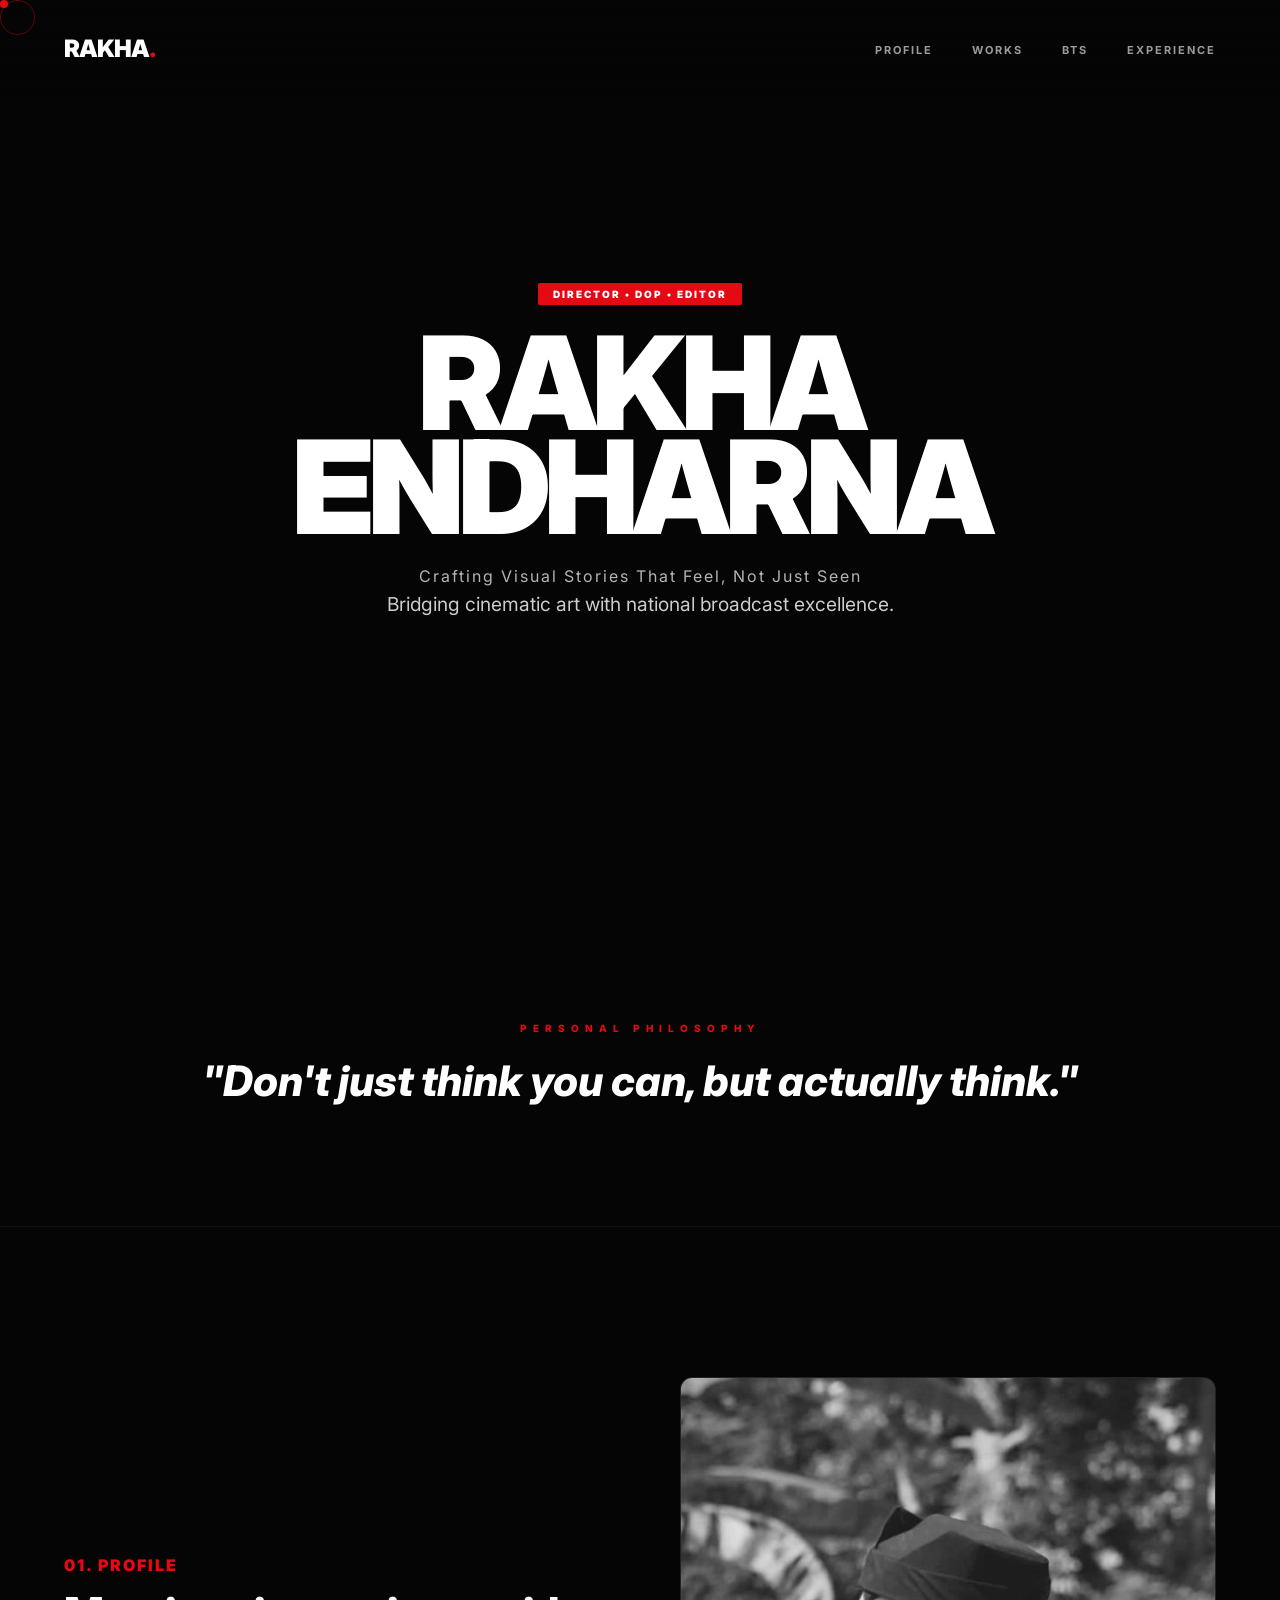
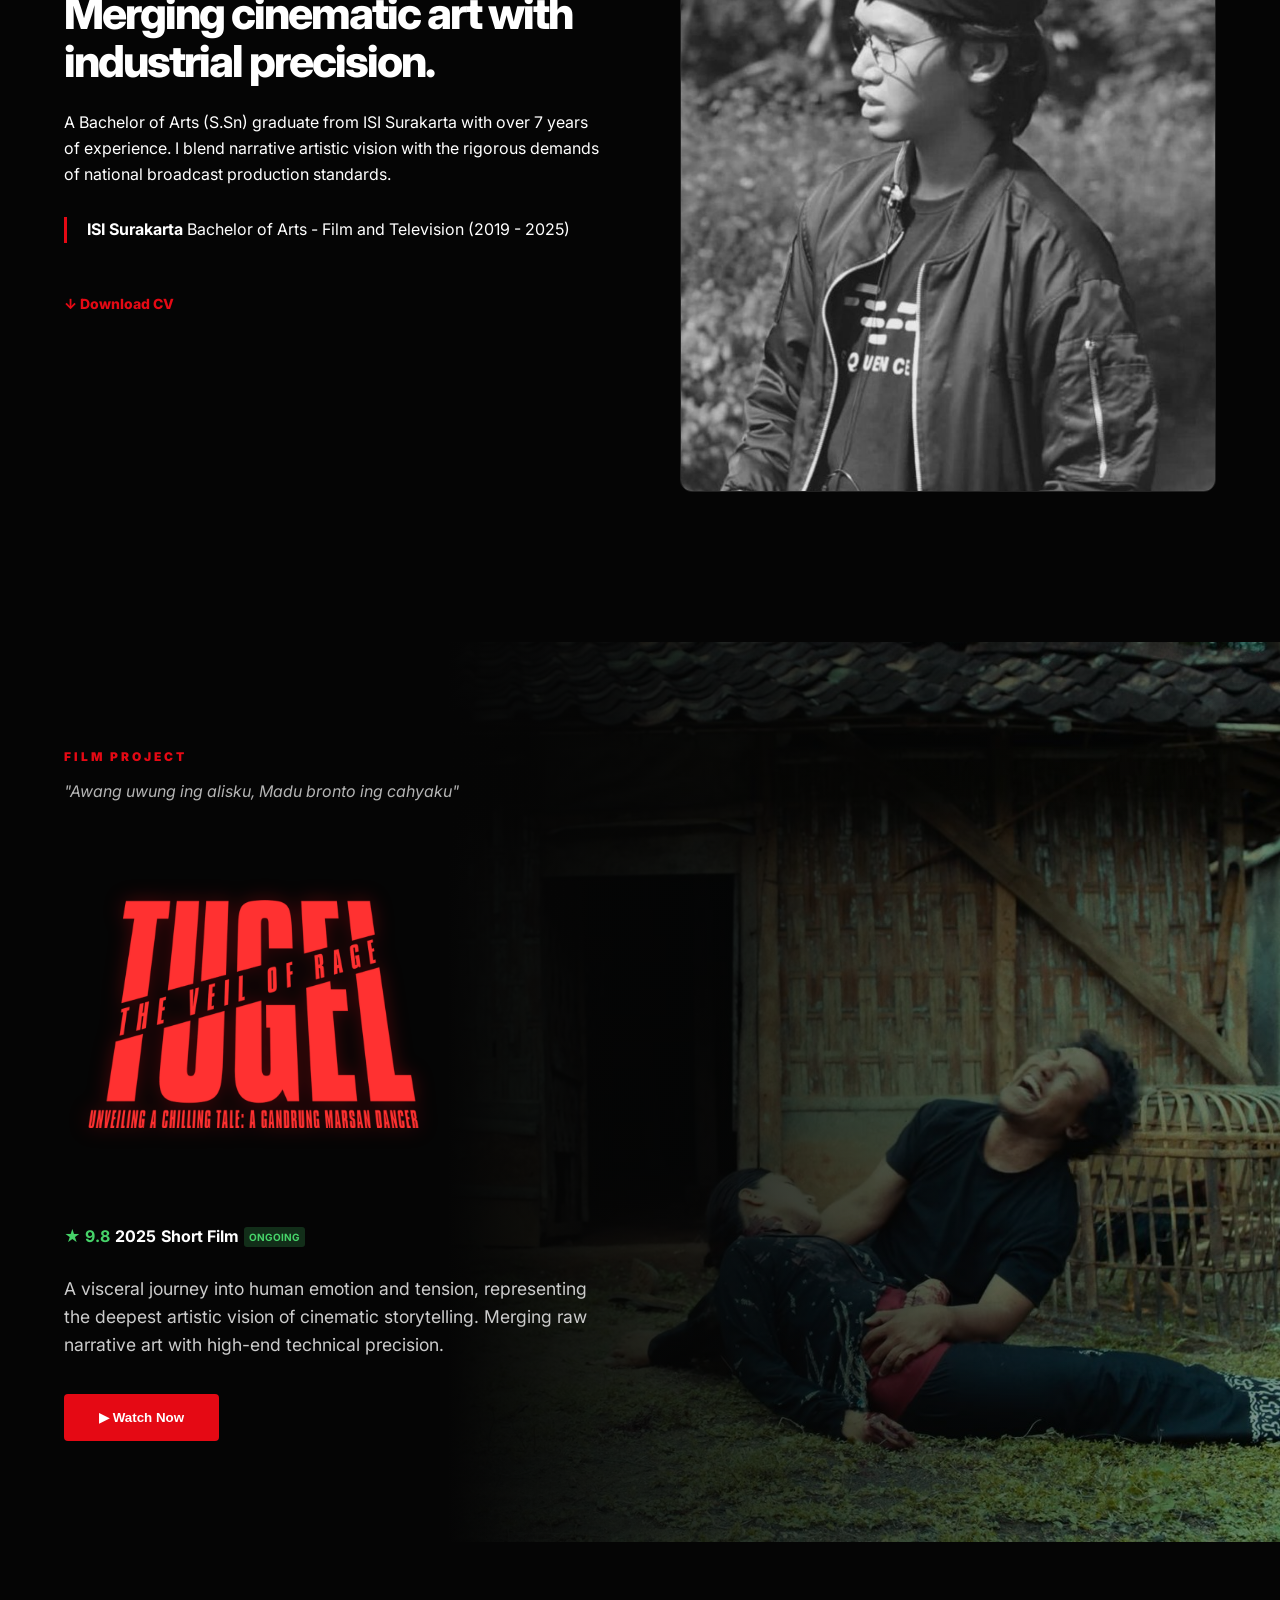
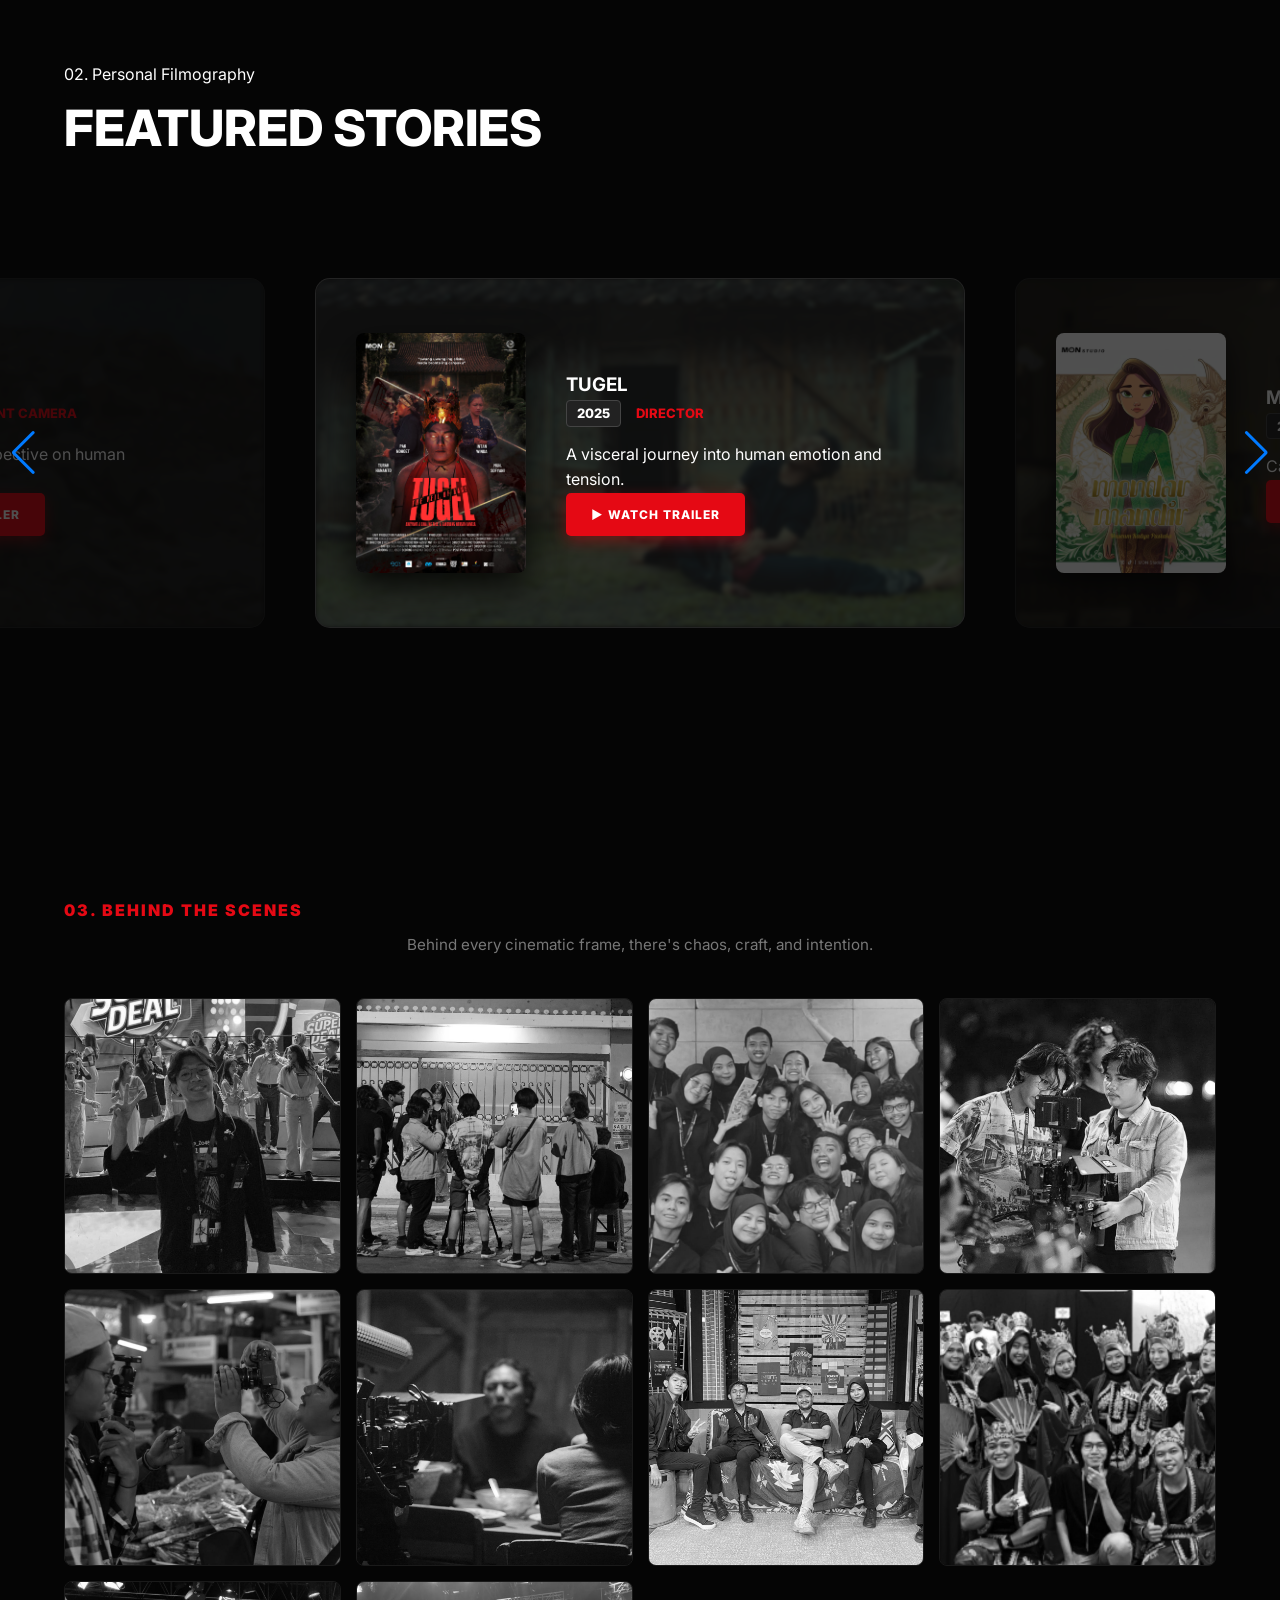
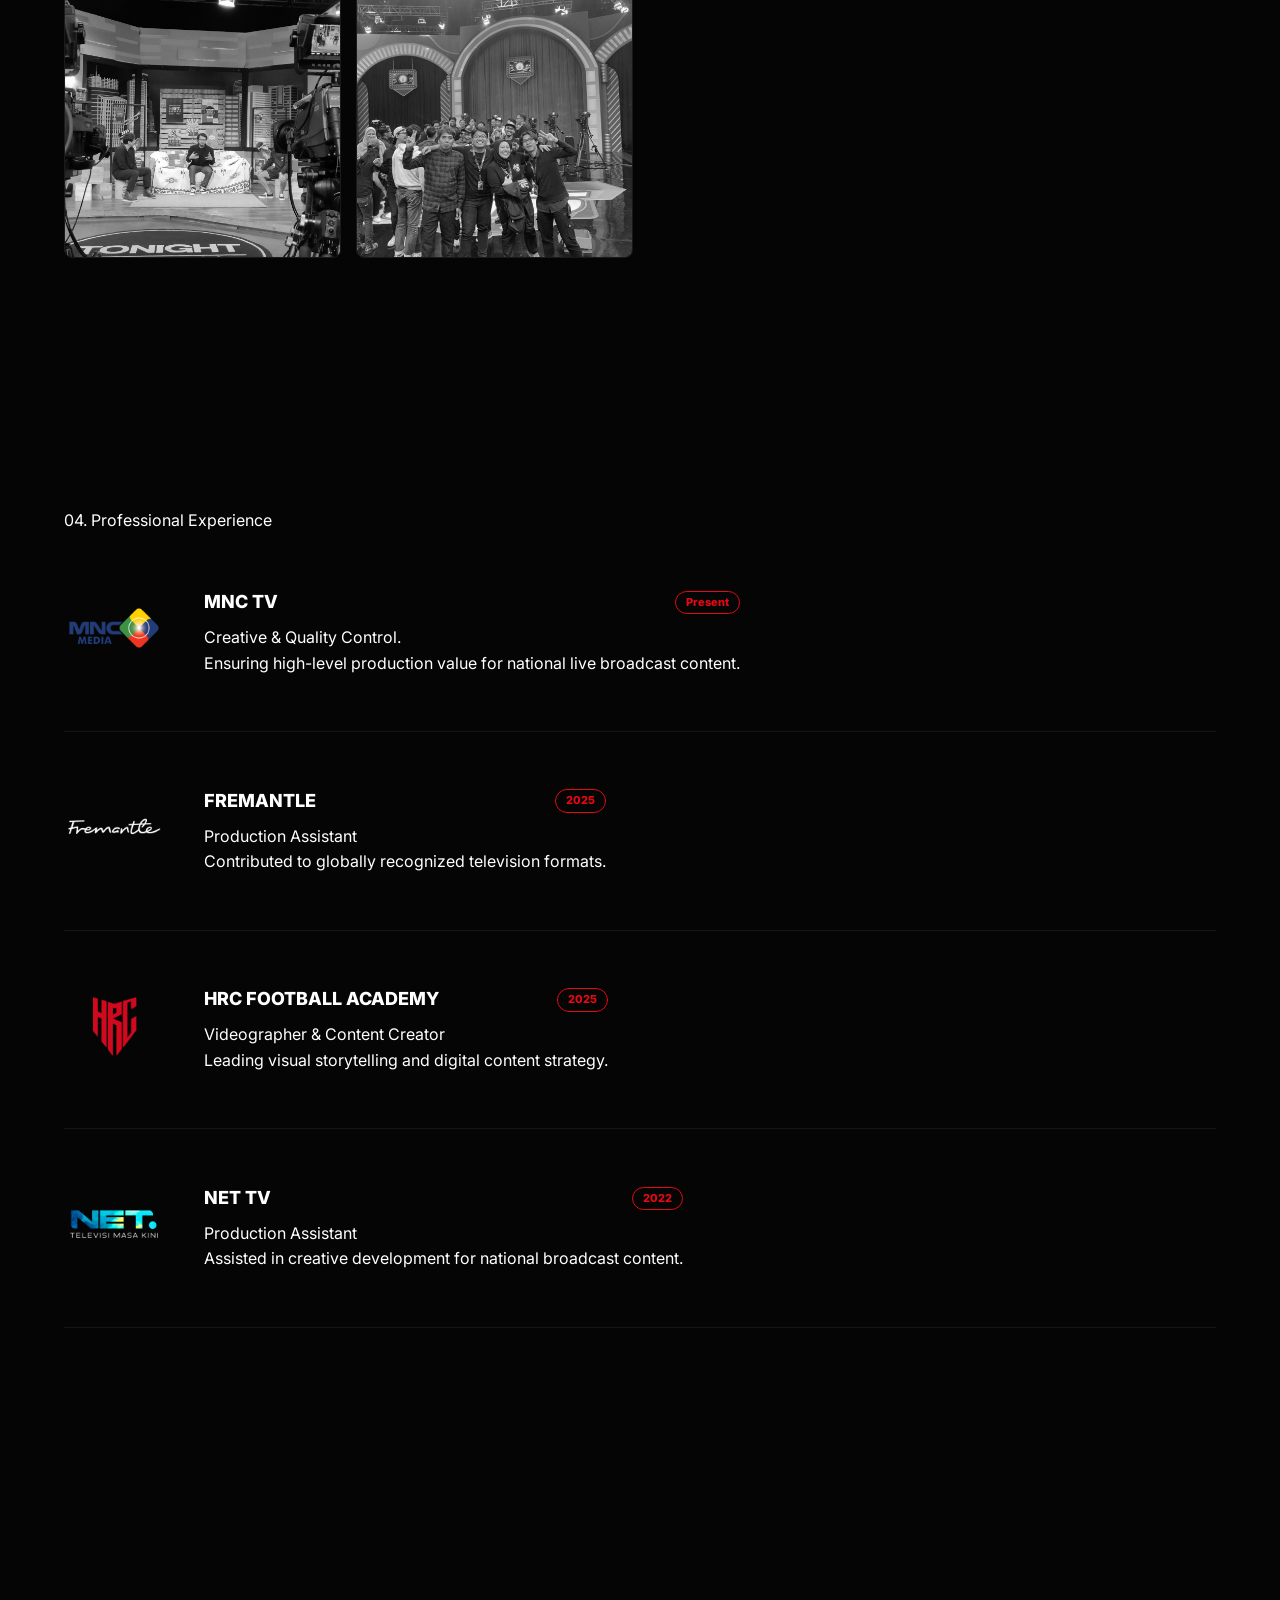
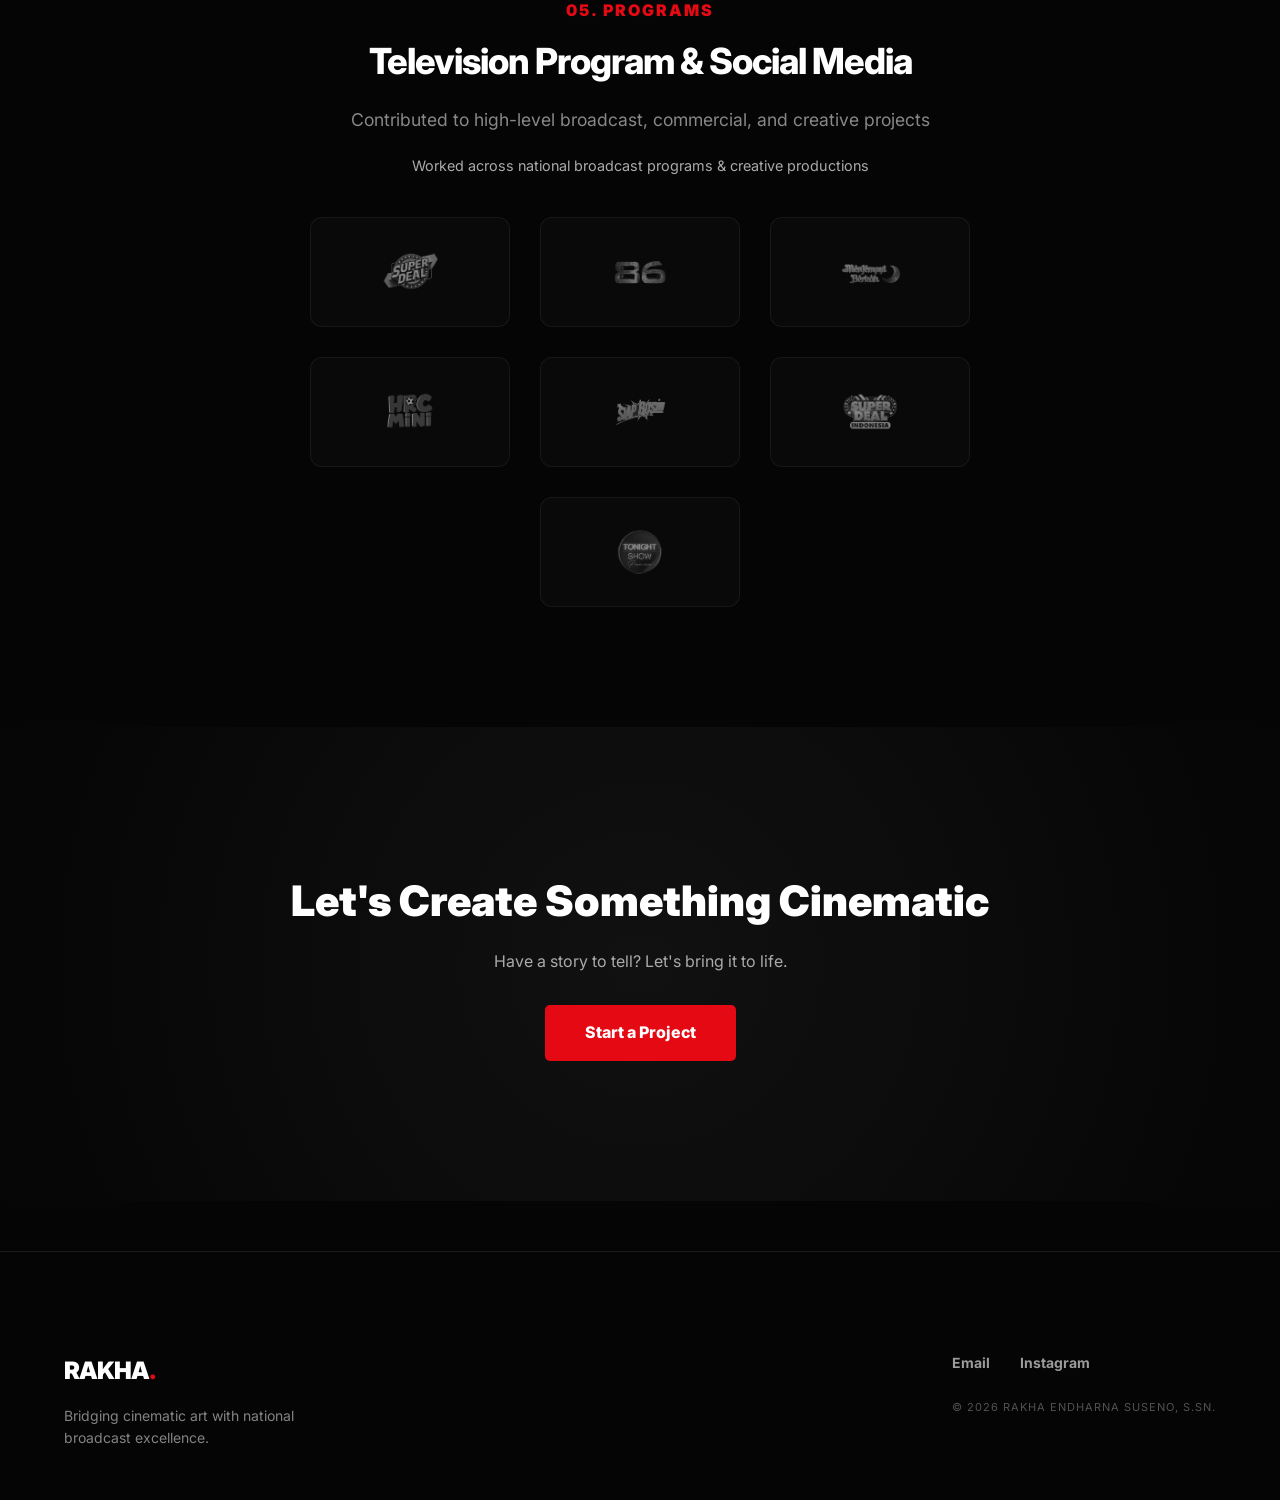
==== index.html @ fe9af72d "SEO 1.0" ====
<!DOCTYPE html>
<html lang="en">
<head>
    <!-- SEO BASIC -->
<title>Rakha Endharna | Marketing Visual Communication & Virtual Ads Production Specialist at MNC Media | Production Assistant, Creative, Editor & Videographer</title>

<meta name="description" content="Rakha Endharna is a professional videographer and director based in Indonesia, specializing in cinematic storytelling, broadcast production, and commercial video projects. Available for collaboration.">

<meta name="keywords" content="videographer Indonesia, video editor Indonesia, filmmaker portfolio, jasa video shooting, director Indonesia, cinematic video">

<meta name="author" content="Rakha Endharna">
<meta name="robots" content="index, follow">
<meta name="viewport" content="width=device-width, initial-scale=1.0">

<!-- OPEN GRAPH (WhatsApp, LinkedIn, Facebook preview) -->
<meta property="og:title" content="Rakha Endharna | Production Assistant, Creative, Editor & Videographer">
<meta property="og:description" content="Professional videographer & director creating cinematic stories for film, broadcast, and commercial projects. Let's collaborate.">
<meta property="og:image" content="https://rakhadhansu20.github.io/portfolio/assets/images/preview.jpg">
<meta property="og:url" content="https://rakhadhansu20.github.io/portfolio/">
<meta property="og:type" content="website">
<meta property="og:site_name" content="Rakha Endharna Portfolio">
<meta property="og:locale" content="en_US">

<!-- TWITTER CARD -->
<meta name="twitter:card" content="summary_large_image">
<meta name="twitter:title" content="Rakha Endharna Portfolio">
<meta name="twitter:description" content="Production Assistant, Creative, Editor & Videographer">
<meta name="twitter:image" content="https://rakhadhansu20.github.io/portfolio/assets/images/preview.jpg">

<!-- STRUCTURED DATA (Google ngerti kamu siapa) -->
<script type="application/ld+json">
{
  "@context": "https://schema.org",
  "@type": "Person",
  "name": "Rakha Endharna",
  "url": "https://rakhadhansu20.github.io/portfolio/",
  "jobTitle": "Production Assistant, Creative, Editor & Videographer",
  "sameAs": [
    "https://instagram.com/rakhadhansu"
  ]
}
</script>
    <meta charset="UTF-8">
    <meta name="viewport" content="width=device-width, initial-scale=1.0">
    <title>Rakha Endharna | Filmmaker Portfolio</title>
    <link href="https://fonts.googleapis.com/css2?family=Inter:wght@400;700;800;900&display=swap" rel="stylesheet">
    <link rel="stylesheet" href="https://cdn.jsdelivr.net/npm/swiper@11/swiper-bundle.min.css" />
    <link rel="stylesheet" href="https://unpkg.com/aos@2.3.1/dist/aos.css" />
    <link rel="stylesheet" href="style.css">
</head>
<body>

    <div class="cursor"></div>
    <div class="cursor-follower"></div>

    <nav class="navbar">
        <div class="nav-wrapper">
            <div class="logo">RAKHA<span>.</span></div>
            <div class="nav-links">
                <a href="#about" class="hover-target">Profile</a>
                <a href="#work" class="hover-target">Works</a>
                <a href="#bts" class="hover-target">BTS</a>
                <a href="#experience" class="hover-target">Experience</a>
            </div>
        </div>
    </nav>

    <section class="hero">
        <video autoplay muted loop playsinline class="hero-video">
            <source src="assets/video/hero-video.mp4" type="video/mp4">
        </video>
        <div class="overlay-vignette"></div>
        <div class="hero-content" data-aos="fade-up">
            <span class="badge">DIRECTOR • DOP • EDITOR</span>
            <h1>Rakha<br>Endharna</h1>
            <p class="hero-hook">Crafting Visual Stories That Feel, Not Just Seen</p>
            <p class="tagline">Bridging cinematic art with national broadcast excellence.</p>
        </div>
    </section>

    <section class="personal-motto" data-aos="fade-up">
        <div class="container">
            <div class="motto-wrapper">
                <p class="motto-label">Personal Philosophy</p>
                <h2 class="motto-text">"Don't just think you can, but actually think."</h2>
            </div>
        </div>
    </section>

    <section id="about" class="profile-section" data-aos="fade-up">
        <div class="container grid-2">
            <div class="profile-info">
                <span class="section-num">01. Profile</span>
                <h2 class="title-lg">Merging cinematic art with industrial precision.</h2>
                <p>A Bachelor of Arts (S.Sn) graduate from ISI Surakarta with over 7 years of experience. I blend narrative artistic vision with the rigorous demands of national broadcast production standards.</p>
                <div class="edu-card">
                    <strong>ISI Surakarta</strong>
                    <span>Bachelor of Arts - Film and Television (2019 - 2025)</span>
                </div>
                <a href="assets/pdf/CV_Rakha_Endharna.pdf" class="cv-download hover-target" download>
                    <span class="icon">↓</span> Download CV
                </a>
            </div>
            <div class="profile-img-wrap">
                <div class="img-container">
                    <img src="assets/images/profile-rakha.jpg" alt="Rakha Endharna">
                </div>
            </div>
        </div>
    </section>

<section class="masterpiece-hero">
    <div class="m-bg">
        <div class="m-overlay-dark"></div>
        <img src="assets/images/bg-tugel.jpg" alt="Tugel">
        <div class="m-gradient"></div>
    </div>
    <div class="m-content" data-aos="fade-right">
        <span class="m-tag">FILM PROJECT</span>
        <p class="m-quote">"Awang uwung ing alisku, Madu bronto ing cahyaku"</p>
        
        <div class="m-logo-container">
            <img src="assets/images/logo-tugel.png" alt="Tugel Film Logo" class="m-logo-img">
        </div>

        <div class="m-info">
            <span class="rating">★ 9.8</span>
            <span>2025</span>
            <span>Short Film</span>
            <span class="status">ONGOING</span>
        </div>

        <p class="m-desc">A visceral journey into human emotion and tension, representing the deepest artistic vision of cinematic storytelling. Merging raw narrative art with high-end technical precision.</p>
        
        <button class="btn-play open-trailer hover-target" data-video="assets/video/hero-video.mp4" data-credits="Director: Rakha Endharna">▶ Watch Now</button>
    </div>
</section>

    <section id="work" class="portfolio">
        <div class="container text-center">
            <span class="section-label" data-aos="fade-up">02. Personal Filmography</span>
            <h2 class="slider-title" data-aos="fade-up">Featured Stories</h2>
        </div>
        
        <div class="swiper mySwiper" data-aos="zoom-in">
            <div class="swiper-wrapper">
                <div class="swiper-slide">
                    <div class="netflix-card">
                        <div class="card-bg" style="background-image: url('assets/images/bg-tugel.jpg');"></div>
                        <div class="card-content">
                            <img src="assets/images/poster-tugel.jpg" alt="Tugel" class="poster">
                            <div class="info">
                                <h3>TUGEL</h3>
                                <div class="film-meta">
                                    <span class="f-year">2025</span>
                                    <span class="f-role">Director</span>
                                </div>
                                <p class="synopsis">A visceral journey into human emotion and tension.</p>
                                <a href="javascript:void(0)" class="watch-btn red-btn open-trailer" data-video="assets/video/hero-video.mp4">▶ Watch Trailer</a>
                            </div>
                        </div>
                    </div>
                </div>
                <div class="swiper-slide">
                    <div class="netflix-card">
                        <div class="card-bg" style="background-image: url('assets/images/bg-mondar.jpg');"></div>
                        <div class="card-content">
                            <img src="assets/images/poster-mondar.jpg" alt="Mondar" class="poster">
                            <div class="info">
                                <h3>MONDAR MANDIR</h3>
                                <div class="film-meta"><span class="f-year">2024</span><span class="f-role">DOP</span></div>
                                <p class="synopsis">Capturing the rhythmic pulse of street life.</p>
                                <a href="javascript:void(0)" class="watch-btn red-btn open-trailer" data-video="assets/video/trailer-mondar.mp4">▶ Watch Trailer</a>
                            </div>
                        </div>
                    </div>
                </div>
                <div class="swiper-slide">
                    <div class="netflix-card">
                        <div class="card-bg" style="background-image: url('assets/images/bg-berbagi.jpg');"></div>
                        <div class="card-content">
                            <img src="assets/images/poster-berbagi.jpg" alt="Berbagi" class="poster">
                            <div class="info">
                                <h3>BERBAGI CERITA</h3>
                                <div class="film-meta"><span class="f-year">2024</span><span class="f-role">Director</span></div>
                                <p class="synopsis">A dialogue-driven narrative on unspoken bonds.</p>
                                <a href="javascript:void(0)" class="watch-btn red-btn open-trailer" data-video="assets/video/trailer-berbagi.mp4">▶ Watch Trailer</a>
                            </div>
                        </div>
                    </div>
                </div>
                <div class="swiper-slide">
                    <div class="netflix-card">
                        <div class="card-bg" style="background-image: url('assets/images/bg-decision.jpg');"></div>
                        <div class="card-content">
                            <img src="assets/images/poster-decision.jpg" alt="Decision" class="poster">
                            <div class="info">
                                <h3>DECISION TO STAY?</h3>
                                <div class="film-meta"><span class="f-year">2024</span><span class="f-role">Assistant Camera</span></div>
                                <p class="synopsis">Exploring choices in a fleeting moment.</p>
                                <a href="javascript:void(0)" class="watch-btn red-btn open-trailer" data-video="assets/video/trailer-decision.mp4">▶ Watch Trailer</a>
                            </div>
                        </div>
                    </div>
                </div>
                <div class="swiper-slide">
                    <div class="netflix-card">
                        <div class="card-bg" style="background-image: url('assets/images/bg-sanitas.jpg');"></div>
                        <div class="card-content">
                            <img src="assets/images/poster-sanitas.jpg" alt="Sanitas" class="poster">
                            <div class="info">
                                <h3>SANITAS</h3>
                                <div class="film-meta"><span class="f-year">2022</span><span class="f-role">Film Editor</span></div>
                                <p class="synopsis">Highlighting sanitation issues and social impact.</p>
                                <a href="javascript:void(0)" class="watch-btn red-btn open-trailer" data-video="assets/video/trailer-sanitas.mp4">▶ Watch Trailer</a>
                            </div>
                        </div>
                    </div>
                </div>
                <div class="swiper-slide">
                    <div class="netflix-card">
                        <div class="card-bg" style="background-image: url('assets/images/bg-jalin.jpg');"></div>
                        <div class="card-content">
                            <img src="assets/images/poster-jalin.jpg" alt="Jalin" class="poster">
                            <div class="info">
                                <h3>JALIN</h3>
                                <div class="film-meta"><span class="f-year">2020</span><span class="f-role">Assistant Camera</span></div>
                                <p class="synopsis">A traditional perspective on human relationships.</p>
                                <a href="javascript:void(0)" class="watch-btn red-btn open-trailer" data-video="assets/video/trailer-jalin.mp4">▶ Watch Trailer</a>
                            </div>
                        </div>
                    </div>
                </div>
            </div>
            <div class="swiper-button-next"></div>
            <div class="swiper-button-prev"></div>
        </div>
    </section>

    <section id="bts" class="bts-section">
        <div class="container">
            <span class="section-num">03. Behind The Scenes</span>
            <p class="bts-caption">Behind every cinematic frame, there's chaos, craft, and intention.</p>
            <div class="bts-grid-small">
                <div class="bts-thumb hover-target"><img src="assets/images/bts/bts18.jpg" alt="BTS 1"></div>
                <div class="bts-thumb hover-target"><img src="assets/images/bts/bts2.jpg" alt="BTS 2"></div>
                <div class="bts-thumb hover-target"><img src="assets/images/bts/bts3.jpg" alt="BTS 3"></div>
                <div class="bts-thumb hover-target"><img src="assets/images/bts/bts4.jpg" alt="BTS 4"></div>
                <div class="bts-thumb hover-target"><img src="assets/images/bts/bts5.jpg" alt="BTS 5"></div>
                <div class="bts-thumb hover-target"><img src="assets/images/bts/bts6.jpg" alt="BTS 6"></div>
                <div class="bts-thumb hover-target"><img src="assets/images/bts/bts11.jpg" alt="BTS 7"></div>
                <div class="bts-thumb hover-target"><img src="assets/images/bts/bts16.jpg" alt="BTS 8"></div>
                <div class="bts-thumb hover-target"><img src="assets/images/bts/bts12.jpg" alt="BTS 9"></div>
                <div class="bts-thumb hover-target"><img src="assets/images/bts/bts19.jpg" alt="BTS 10"></div>
            </div>
        </div>
    </section>

    <section id="experience" class="industry">
        <div class="container">
            <span class="section-label">04. Professional Experience</span>
            
            <div class="exp-item" data-aos="fade-up">
                <div class="exp-content-wrapper">
                    <div class="exp-logo"><img src="assets/images/logos/mnctv.png" alt="MNC TV"></div>
                    <div class="exp-details">
                        <div class="exp-header"><h4>MNC TV</h4><span>Present</span></div>
                        <p class="role-text">Creative & Quality Control.</p>
                        <p class="exp-desc">Ensuring high-level production value for national live broadcast content.</p>
                    </div>
                </div>
            </div>

            <div class="exp-item" data-aos="fade-up">
                <div class="exp-content-wrapper">
                    <div class="exp-logo"><img src="assets/images/logos/fremantle.png" alt="Fremantle"></div>
                    <div class="exp-details">
                        <div class="exp-header"><h4>Fremantle</h4><span>2025</span></div>
                        <p class="role-text">Production Assistant</p>
                        <p class="exp-desc">Contributed to globally recognized television formats.</p>
                    </div>
                </div>
            </div>

            <div class="exp-item" data-aos="fade-up">
                <div class="exp-content-wrapper">
                    <div class="exp-logo"><img src="assets/images/logos/hrc.png" alt="NET TV"></div>
                    <div class="exp-details">
                        <div class="exp-header"><h4>HRC FOOTBALL ACADEMY</h4><span>2025</span></div>
                        <p class="role-text">Videographer & Content Creator</p>
                        <p class="exp-desc">Leading visual storytelling and digital content strategy.</p>
                    </div>
                </div>
            </div>

            <div class="exp-item" data-aos="fade-up">
                <div class="exp-content-wrapper">
                    <div class="exp-logo"><img src="assets/images/logos/net-tv.png" alt="NET TV"></div>
                    <div class="exp-details">
                        <div class="exp-header"><h4>NET TV</h4><span>2022</span></div>
                        <p class="role-text">Production Assistant</p>
                        <p class="exp-desc">Assisted in creative development for national broadcast content.</p>
                    </div>
                </div>
            </div>
        </div>
    </section>

<section id="clients" class="clients-section-dark">
    <div class="container">
        <div class="dark-collaboration-content">
            <span class="section-num">05. Programs</span>
            <h2 class="dark-title">Television Program & Social Media</h2>
            <p class="dark-subtitle">Contributed to high-level broadcast, commercial, and creative projects</p>
            <p class="client-trust">Worked across national broadcast programs & creative productions</p>

            <div class="dark-logo-grid">
                <div class="dark-logo-item hover-target"><img src="assets/images/programs/superdeal1.png"></div>
                <div class="dark-logo-item hover-target"><img src="assets/images/programs/86.png"></div>
                <div class="dark-logo-item hover-target"><img src="assets/images/programs/berkah.png"></div>
                <div class="dark-logo-item hover-target"><img src="assets/images/programs/mini.png"></div>
                <div class="dark-logo-item hover-target"><img src="assets/images/programs/siap.png"></div>
                <div class="dark-logo-item hover-target"><img src="assets/images/programs/superdeal2.png"></div>
                <div class="dark-logo-item hover-target"><img src="assets/images/programs/tns.png"></div>
        </div>
    </div>
</section>

<section class="cta-section">
    <div class="container">
        <h2>Let's Create Something Cinematic</h2>
        <p>Have a story to tell? Let's bring it to life.</p>
        <a href="http://wa.me/6283852660673" class="cta-btn">Start a Project</a>
    </div>
</section>

    <footer class="footer">
        <div class="container footer-grid">
            <div class="footer-left">
                <div class="logo">RAKHA<span>.</span></div>
                <p>Bridging cinematic art with national broadcast excellence.</p>
            </div>
            <div class="footer-right">
                <div class="social-links">
                    <a href="mailto:rakhaesendharna1@gmail.com" class="hover-target">Email</a>
                    <a href="https://instagram.com/rakhadhansu" target="_blank" class="hover-target">Instagram</a>
                </div>
                <p class="copyright">© 2026 Rakha Endharna Suseno, S.Sn.</p>
            </div>
        </div>
    </footer>

    <div id="videoModal" class="modal-overlay">
        <div class="modal-content">
            <span class="close-modal">&times;</span>
            <video id="trailerVideo" controls>
                <source src="" type="video/mp4">
            </video>
        </div>
    </div>

    <script src="https://cdn.jsdelivr.net/npm/swiper@11/swiper-bundle.min.js"></script>
    <script src="https://unpkg.com/aos@2.3.1/dist/aos.js"></script>
    <script>
        document.addEventListener('DOMContentLoaded', () => {
            AOS.init({ duration: 1000, once: true });
            
        // Swiper
        const swiper = new Swiper(".mySwiper", {
            slidesPerView: "auto", centeredSlides: true, spaceBetween: 50, loop: true, grabCursor: true,
            navigation: { nextEl: ".swiper-button-next", prevEl: ".swiper-button-prev" }
        });

            const cursor = document.querySelector('.cursor');
            const follower = document.querySelector('.cursor-follower');
            document.addEventListener('mousemove', (e) => {
                cursor.style.transform = `translate3d(${e.clientX}px, ${e.clientY}px, 0)`;
                follower.style.transform = `translate3d(${e.clientX}px, ${e.clientY}px, 0)`;
            });

            document.querySelectorAll('.hover-target, a, button').forEach(el => {
                el.onmouseenter = () => cursor.classList.add('expand');
                el.onmouseleave = () => cursor.classList.remove('expand');
            });

            const modal = document.getElementById("videoModal");
            const player = document.getElementById("player");
            document.querySelectorAll(".open-trailer").forEach(btn => {
                btn.onclick = () => {
                    player.src = btn.dataset.video;
                    document.querySelector(".credits").innerText = btn.dataset.credits;
                    modal.classList.add("active");
                    player.play();
                }
            });
            document.querySelector(".close-btn").onclick = () => {
                modal.classList.remove("active");
                player.pause();
            };
        });

        // Modal Logic
        const modal = document.getElementById("videoModal");
        const trailerVideo = document.getElementById("trailerVideo");
        const closeBtn = document.querySelector(".close-modal");
        const triggerBtns = document.querySelectorAll(".open-trailer");

        triggerBtns.forEach(btn => {
            btn.addEventListener("click", function() {
                const videoSrc = this.getAttribute("data-video");
                trailerVideo.querySelector("source").src = videoSrc;
                trailerVideo.load();
                modal.classList.add("active");
                trailerVideo.play();
            });
        });

        const closeModal = () => {
            modal.classList.remove("active");
            trailerVideo.pause();
        };

        closeBtn.addEventListener("click", closeModal);
        modal.addEventListener("click", (e) => { if(e.target === modal) closeModal(); });

    </script>
</body>
</html>
---- style.css ----
/* --- RESET & BASE --- */
* { margin: 0; padding: 0; box-sizing: border-box; cursor: none !important; }
body { background: #050505; color: #fff; font-family: 'Inter', sans-serif; overflow-x: hidden; line-height: 1.6; }
.container { max-width: 1400px; margin: 0 auto; padding: 0 5%; }
.grid-2 { display: grid; grid-template-columns: 1fr 1fr; gap: 80px; align-items: center; }

/* --- CUSTOM CURSOR (HIGHEST PRIORITY) --- */
.cursor { 
    width: 8px; 
    height: 8px; 
    background: #e50914; 
    border-radius: 50%; 
    position: fixed; 
    top: 0; 
    left: 0; 
    pointer-events: none; 
    z-index: 999999; /* Di atas segalanya termasuk modal video */
}

.cursor-follower { 
    width: 35px; 
    height: 35px; 
    border: 1px solid rgba(229, 9, 20, 0.4); 
    border-radius: 50%; 
    position: fixed; 
    top: 0; 
    left: 0; 
    pointer-events: none; 
    z-index: 999998; 
    transition: transform 0.15s cubic-bezier(0.23, 1, 0.32, 1);
}

/* --- NAVIGATION --- */
.navbar { position: fixed; top: 0; width: 100%; z-index: 1000; padding: 30px 0; background: linear-gradient(to bottom, #050505, transparent); }
.nav-wrapper { display: flex; justify-content: space-between; align-items: center; padding: 0 5%; }
.logo { font-size: 24px; font-weight: 900; letter-spacing: -1px; }
.logo span { color: #e50914; }
.nav-links a { color: #fff; text-decoration: none; margin-left: 35px; font-size: 11px; font-weight: 700; text-transform: uppercase; letter-spacing: 2px; opacity: 0.6; transition: 0.3s; }
.nav-links a:hover { opacity: 1; color: #e50914; }

/* --- HERO --- */
.hero { height: 100vh; position: relative; display: flex; align-items: center; justify-content: center; text-align: center; }
.hero-video { position: absolute; inset: 0; width: 100%; height: 100%; object-fit: cover; opacity: 0.4; }
.overlay-vignette { position: absolute; inset: 0; background: radial-gradient(circle, transparent 20%, #050505 100%); }
.hero-content { position: relative; z-index: 2; }
.badge { background: #e50914; padding: 5px 15px; font-size: 10px; font-weight: 900; letter-spacing: 2px; border-radius: 2px; }
.hero h1 { font-size: clamp(60px, 12vw, 130px); font-weight: 900; line-height: 0.8; margin: 25px 0; text-transform: uppercase; letter-spacing: -6px; }
.tagline { font-size: 1.2rem; opacity: 0.8; max-width: 600px; margin: 0 auto; }

/* --- PROFILE --- */
.profile-section { padding: 150px 0; }
.section-num { color: #e50914; font-weight: 900; font-size: 16px; display: block; margin-bottom: 10px; text-transform: uppercase; letter-spacing: 2px; }
.title-lg { font-size: 44px; font-weight: 800; line-height: 1.1; margin-bottom: 25px; letter-spacing: -2px; }
.edu-card { margin: 30px 0; border-left: 3px solid #e50914; padding-left: 20px; }
.cv-download { display: inline-block; color: #e50914; text-decoration: none; font-weight: 800; font-size: 14px; margin-top: 20px; }
.img-container { aspect-ratio: 3/4; border-radius: 12px; overflow: hidden; filter: grayscale(100%); border: 1px solid #222; }
.img-container img { width: 100%; height: 100%; object-fit: cover; }

/* --- PERSONAL MOTTO --- */
.personal-motto { 
    padding: 120px 0; 
    background: #050505; 
    text-align: center; 
    border-bottom: 1px solid #111; 
}

.motto-label { 
    font-size: 10px; 
    text-transform: uppercase; 
    letter-spacing: 6px; 
    color: #e50914; 
    margin-bottom: 20px; 
    font-weight: 800; 
}

.motto-text { 
    font-size: clamp(24px, 4vw, 42px); 
    font-weight: 800; 
    font-style: italic; 
    color: #fff; 
    line-height: 1.2; 
    max-width: 900px; 
    margin: 0 auto; 
}

/* --- MASTERPIECE (TUGEL) --- */
.masterpiece-hero { position: relative; height: 100vh; display: flex; align-items: center; background: #000; overflow: hidden; }
.m-bg { position: absolute; inset: 0; }
.m-bg img { width: 100%; height: 100%; object-fit: cover; opacity: 0.6; }
.m-gradient { position: absolute; inset: 0; background: linear-gradient(90deg, #050505 35%, transparent 100%); }
.m-content { position: relative; z-index: 2; padding-left: 5%; max-width: 900px; }
.m-tag { color: #e50914; font-weight: 900; font-size: 12px; letter-spacing: 3px; }
.m-quote { font-style: italic; opacity: 0.7; margin: 10px 0; }
.m-info {
    display: flex;
    gap: 5px;
    font-weight: 700;
    margin-bottom: 25px;
    align-items: center;
    color: #fff;
}
.rating { color: #46d369; }
.status { background: rgba(70, 211, 105, 0.2); color: #46d369; padding: 2px 5px; font-size: 10px; border-radius: 3px; text-transform: uppercase; }
.m-desc {
    color: #ccc;
    font-size: 1.1rem;
    max-width: 550px; /* Supaya teks tidak terlalu melebar ke kanan */
    margin-bottom: 35px;
    line-height: 1.6;
}
.btn-play { background: #e50914; border: none; color: #fff; padding: 16px 35px; font-weight: 900; border-radius: 4px; transition: 0.3s; }
.btn-play:hover { transform: scale(1.05); background: #f40a16; }
.m-logo-container {
    margin: 10px 0 10px -10px; /* Jarak pas agar sejajar dengan info di bawahnya */
    max-width: 400px; /* Batas lebar agar seimbang dengan sinopsis */
}

.m-logo-img {
    width: 100%;
    height: auto;
    display: block;
    object-fit: contain;
    /* Memberikan efek glow tipis agar logo terlihat "pop" di atas video/gambar gelap */
    filter: drop-shadow(0 0 10px rgba(229, 9, 20, 0.3)); 
}

/* Penyesuaian Mobile */
@media (max-width: 768px) {
    .m-logo-container {
        max-width: 300px;
        margin: 10px auto 20px;
    }
    .m-desc {
        font-size: 0.95rem;
        margin: 0 auto 30px;
    }
}

/* --- PORTFOLIO SLIDER --- */
.portfolio { padding: 120px 0; background: #050505; }

.slider-title { 
    font-size: clamp(30px, 5vw, 50px); 
    margin-bottom: 60px; 
    font-weight: 800; 
    text-transform: uppercase; 
}

.mySwiper { width: 100%; padding: 50px 0 !important; }

.swiper-slide { 
    width: auto !important; 
    transition: 0.5s; 
    opacity: 0.3; 
    transform: scale(0.85); 
}

.swiper-slide-active { 
    opacity: 1; 
    transform: scale(1.05); 
    z-index: 10; 
}

.netflix-card { 
    position: relative; 
    width: 650px; 
    height: 350px; 
    background: #111; 
    border-radius: 15px; 
    overflow: hidden; 
    border: 1px solid rgba(255,255,255,0.08); 
}

.card-bg { 
    position: absolute; 
    inset: 0; 
    background-size: cover; 
    background-position: center; 
    opacity: 0.15; 
    filter: blur(2px); 
}

.card-content { 
    position: relative; 
    z-index: 2; 
    display: flex; 
    align-items: center; 
    padding: 40px; 
    gap: 40px; 
    height: 100%; 
}

.poster { 
    width: 170px; 
    height: 240px; 
    object-fit: cover; 
    border-radius: 8px; 
    box-shadow: 0 15px 35px rgba(0,0,0,0.8); 
}

.film-meta { 
    margin-bottom: 15px; 
    display: flex; 
    align-items: center; 
    gap: 15px; 
}

.f-year { 
    font-size: 13px; 
    font-weight: 800; 
    color: #fff; 
    border: 1px solid #444; 
    padding: 2px 10px; 
    border-radius: 4px; 
    background: #222; 
}

.f-role { 
    font-size: 13px; 
    font-weight: 800; 
    color: #e50914; 
    text-transform: uppercase; 
}

/* --- WATCH TRAILER BUTTON (RED) --- */
.watch-btn.red-btn { 
    display: inline-block; 
    background: #e50914; 
    color: #fff; 
    padding: 12px 25px; 
    border-radius: 5px; 
    font-weight: 800; 
    text-decoration: none; 
    text-transform: uppercase; 
    font-size: 12px; 
    letter-spacing: 1px; 
    box-shadow: 0 5px 15px rgba(229, 9, 20, 0.4); 
    transition: 0.3s; 
}

.watch-btn.red-btn:hover { 
    background: #fff; 
    color: #000; 
    transform: translateY(-3px); 
    box-shadow: 0 5px 20px rgba(255,255,255,0.2);
}

/* --- BTS SMALL GRID --- */
.bts-section { padding: 100px 0; }
.bts-grid-small { display: grid; grid-template-columns: repeat(auto-fill, minmax(220px, 1fr)); gap: 15px; margin-top: 40px; }
.bts-thumb { aspect-ratio: 1; border-radius: 8px; overflow: hidden; border: 1px solid #1a1a1a; }
.bts-thumb img { width: 100%; height: 100%; object-fit: cover; filter: grayscale(100%); transition: 0.6s cubic-bezier(0.23, 1, 0.32, 1); }
.bts-thumb:hover img { filter: grayscale(0%); transform: scale(1.08); }

/* --- WATCH TRAILER BUTTON (RED) --- */
.watch-btn.red-btn { 
    display: inline-block; 
    background: #e50914; 
    color: #fff; 
    padding: 12px 25px; 
    border-radius: 5px; 
    font-weight: 800; 
    text-decoration: none; 
    text-transform: uppercase; 
    font-size: 12px; 
    letter-spacing: 1px; 
    box-shadow: 0 5px 15px rgba(229, 9, 20, 0.4); 
    transition: 0.3s; 
}

.watch-btn.red-btn:hover { 
    background: #fff; 
    color: #000; 
    transform: translateY(-3px); 
    box-shadow: 0 5px 20px rgba(255,255,255,0.2);
}

/* --- PROFESSIONAL EXPERIENCE --- */
.industry { padding: 150px 0; background: #050505; }

.exp-item { 
    padding: 45px 0; 
    border-bottom: 1px solid #161616; 
}

.exp-content-wrapper { 
    display: flex; 
    align-items: center; 
    gap: 40px; 
}

.exp-logo { width: 100px; flex-shrink: 0; }

.exp-logo img { max-width: 100%; object-fit: contain; }

.exp-header { 
    display: flex; 
    justify-content: space-between; 
    width: 100%; 
    margin-bottom: 8px; 
    align-items: center; 
}

.exp-header h4 { font-size: 18px; font-weight: 800; text-transform: uppercase; }

.exp-header span { 
    color: #e50914; 
    font-size: 11px; 
    font-weight: 800; 
    border: 1px solid #e50914; 
    padding: 2px 10px; 
    border-radius: 20px; 
}

/* --- CLIENTS SECTION DARK THEME --- */
.clients-section-dark {
    padding: 120px 0;
    background: #050505;
    position: relative;
    overflow: hidden;
}

/* Background Tekstur */
.dark-text-bg {
    position: absolute;
    top: 50%;
    left: 50%;
    transform: translate(-50%, -50%);
    width: 50%;
    opacity: 0.02;
    pointer-events: none;
    z-index: 1;
}

.dark-text-bg span {
    display: block;
    font-size: 130px;
    font-weight: 900;
    letter-spacing: -5px;
    text-transform: uppercase;
    color: #fff;
    white-space: nowrap;
    line-height: 0.8;
}

/* Content */
.dark-collaboration-content {
    position: relative;
    z-index: 2;
    text-align: center;
}

.dark-title {
    font-size: 36px;
    font-weight: 800;
    margin: 10px 0 15px;
    letter-spacing: -1px;
    color: #fff;
}

.dark-subtitle {
    color: #888;
    font-size: 1.1rem;
    max-width: 600px;
    margin: 0 auto 60px;
}

/* --- CLIENTS SECTION DARK THEME --- */
.clients-section-dark {
    padding: 120px 0;
    background: #050505;
    position: relative;
    overflow: hidden;
}

/* Background Text */
.dark-text-bg {
    position: absolute;
    top: 50%;
    left: 50%;
    transform: translate(-50%, -50%);
    width: 60%;
    opacity: 0.02;
    pointer-events: none;
    z-index: 1;
}

.dark-text-bg span {
    display: block;
    font-size: 130px;
    font-weight: 900;
    letter-spacing: -5px;
    text-transform: uppercase;
    color: #fff;
    white-space: nowrap;
    line-height: 0.8;
}

/* Content */
.dark-collaboration-content {
    position: relative;
    z-index: 2;
    text-align: center;
}

.dark-title {
    font-size: 36px;
    font-weight: 800;
    margin: 10px 0 15px;
}

.dark-subtitle {
    color: #888;
    font-size: 1.1rem;
    max-width: 600px;
    margin: 0 auto 60px;
}

/* === FLEX GRID (CENTER PERFECT) === */
.dark-logo-grid {
    display: flex;
    flex-wrap: wrap;
    justify-content: center;
    gap: 30px;
    max-width: 700px;
    margin: 0 auto;
}

/* BOX LOGO (DIBESARKAN) */
.dark-logo-item {
    width: 200px;
    height: 110px;
    padding: 15px;
    display: flex;
    justify-content: center;
    align-items: center;
    background: rgba(255, 255, 255, 0.02);
    border-radius: 12px;
    border: 1px solid rgba(255, 255, 255, 0.06);
    transition: 0.4s ease;
}

/* LOGO (PROPORSIONAL) */
.dark-logo-item img {
    max-width: 80%;
    max-height: 80%;
    width: auto;
    height: auto;
    object-fit: contain;
    filter: grayscale(1) brightness(0.75);
    opacity: 0.7;
    transition: 0.4s cubic-bezier(0.23, 1, 0.32, 1);
}

/* HOVER EFFECT */
.dark-logo-item:hover {
    background: rgba(255, 255, 255, 0.06);
    border-color: rgba(229, 9, 20, 0.4);
}

.dark-logo-item:hover img {
    filter: grayscale(0) brightness(1.2);
    opacity: 1;
    transform: scale(1.08);
}

/* RESPONSIVE */
@media (max-width: 768px) {
    .dark-logo-grid {
        gap: 35px;
        max-width: 900px;
    }

    .dark-logo-item {
        width: 120px;
        height: 75px;
    }

    .dark-logo-item img {
        max-width: 90px;
        max-height: 40px;
    }
}

/* --- FOOTER --- */
.footer { padding: 100px 0 50px; border-top: 1px solid #1a1a1a; margin-top: 50px; }
.footer-grid { display: flex; justify-content: space-between; align-items: flex-start; }
.footer-left p { opacity: 0.5; margin-top: 15px; max-width: 300px; font-size: 14px; }
.social-links { display: flex; gap: 30px; margin-bottom: 25px; }
.social-links a { color: #fff; text-decoration: none; font-weight: 700; font-size: 14px; opacity: 0.6; transition: 0.3s; }
.social-links a:hover { opacity: 1; color: #e50914; }
.copyright { opacity: 0.3; font-size: 11px; text-transform: uppercase; letter-spacing: 1px; text-align: right; }

/* --- VIDEO MODAL SYSTEM --- */
.modal-overlay {
    position: fixed;
    top: 0; 
    left: 0; 
    width: 100%; 
    height: 100%;
    background: rgba(0, 0, 0, 0.98);
    display: flex; 
    justify-content: center; 
    align-items: center;
    z-index: 100000; /* Di bawah kursor kustom */
    opacity: 0; 
    visibility: hidden; 
    transition: 0.4s;
}

.modal-overlay.active { 
    opacity: 1; 
    visibility: visible; 
}

.modal-content {
    position: relative; 
    width: 90%; 
    max-width: 1000px;
    aspect-ratio: 16/9; 
    background: #000;
}

.modal-content video { width: 100%; height: 100%; }

.close-modal {
    position: absolute; 
    top: -50px; 
    right: 0;
    font-size: 40px; 
    color: #fff; 
    cursor: pointer !important;
}

.close-modal:hover { color: #e50914; }

/* --- RESPONSIVE --- */
@media (max-width: 1024px) {
    .ref-card { width: 700px; }
    .m-title { font-size: 120px; letter-spacing: -5px; }
}
@media (max-width: 768px) {
    .grid-2 { grid-template-columns: 1fr; text-align: center; }
    .profile-info { order: 2; }
    .profile-img-wrap { order: 1; margin-bottom: 40px; }
    .m-content { padding-left: 20px; }
    .m-title { font-size: 80px; letter-spacing: -3px; }
    .ref-card { width: 340px; height: auto; }
    .ref-card-content { grid-template-columns: 1fr; padding: 25px; text-align: center; }
    .ref-poster { width: 160px; margin: 0 auto; }
    .exp-row { grid-template-columns: 1fr; text-align: center; }
    .exp-logo { width: 80px; margin: 0 auto; }
    .exp-top { flex-direction: column; gap: 5px; }
    .footer-grid { flex-direction: column; align-items: center; text-align: center; gap: 40px; }
    .copyright { text-align: center; }
}

/* === HERO HOOK === */
.hero-hook {
    font-size: 1rem;
    letter-spacing: 2px;
    margin-top: 10px;
    opacity: 0.7;
}

/* === MASTERPIECE DARK OVERLAY === */
.m-overlay-dark {
    position: absolute;
    inset: 0;
    background: linear-gradient(90deg, #000 40%, transparent 100%);
    opacity: 0.6;
}

/* === BTS CAPTION === */
.bts-caption {
    text-align: center;
    margin-top: 10px;
    color: #777;
    font-size: 0.95rem;
}

/* === CLIENT TRUST TEXT === */
.client-trust {
    color: #aaa;
    font-size: 0.9rem;
    margin-top: -40px;
    margin-bottom: 40px;
}

/* === CTA SECTION === */
.cta-section {
    padding: 140px 0;
    text-align: center;
    background: radial-gradient(circle at center, #111 0%, #050505 100%);
}

.cta-section h2 {
    font-size: 42px;
    font-weight: 900;
    margin-bottom: 15px;
}

.cta-section p {
    color: #aaa;
    margin-bottom: 30px;
}

/* CTA BUTTON */
.cta-btn {
    display: inline-block;
    padding: 15px 40px;
    background: #e50914;
    color: #fff;
    font-weight: 800;
    text-decoration: none;
    border-radius: 5px;
    transition: 0.3s;
}

.cta-btn:hover {
    background: #fff;
    color: #000;
    transform: translateY(-3px);
}

/* === CARD HOVER UPGRADE (PORTFOLIO) === */
.netflix-card:hover {
    transform: perspective(1000px) rotateY(5deg) scale(1.03);
    transition: 0.4s ease;
}

/* === SMOOTH IMAGE ZOOM (MASTERPIECE) === */
.m-bg img {
    transition: transform 6s ease;
}

.masterpiece-hero:hover .m-bg img {
    transform: scale(1.05);
}
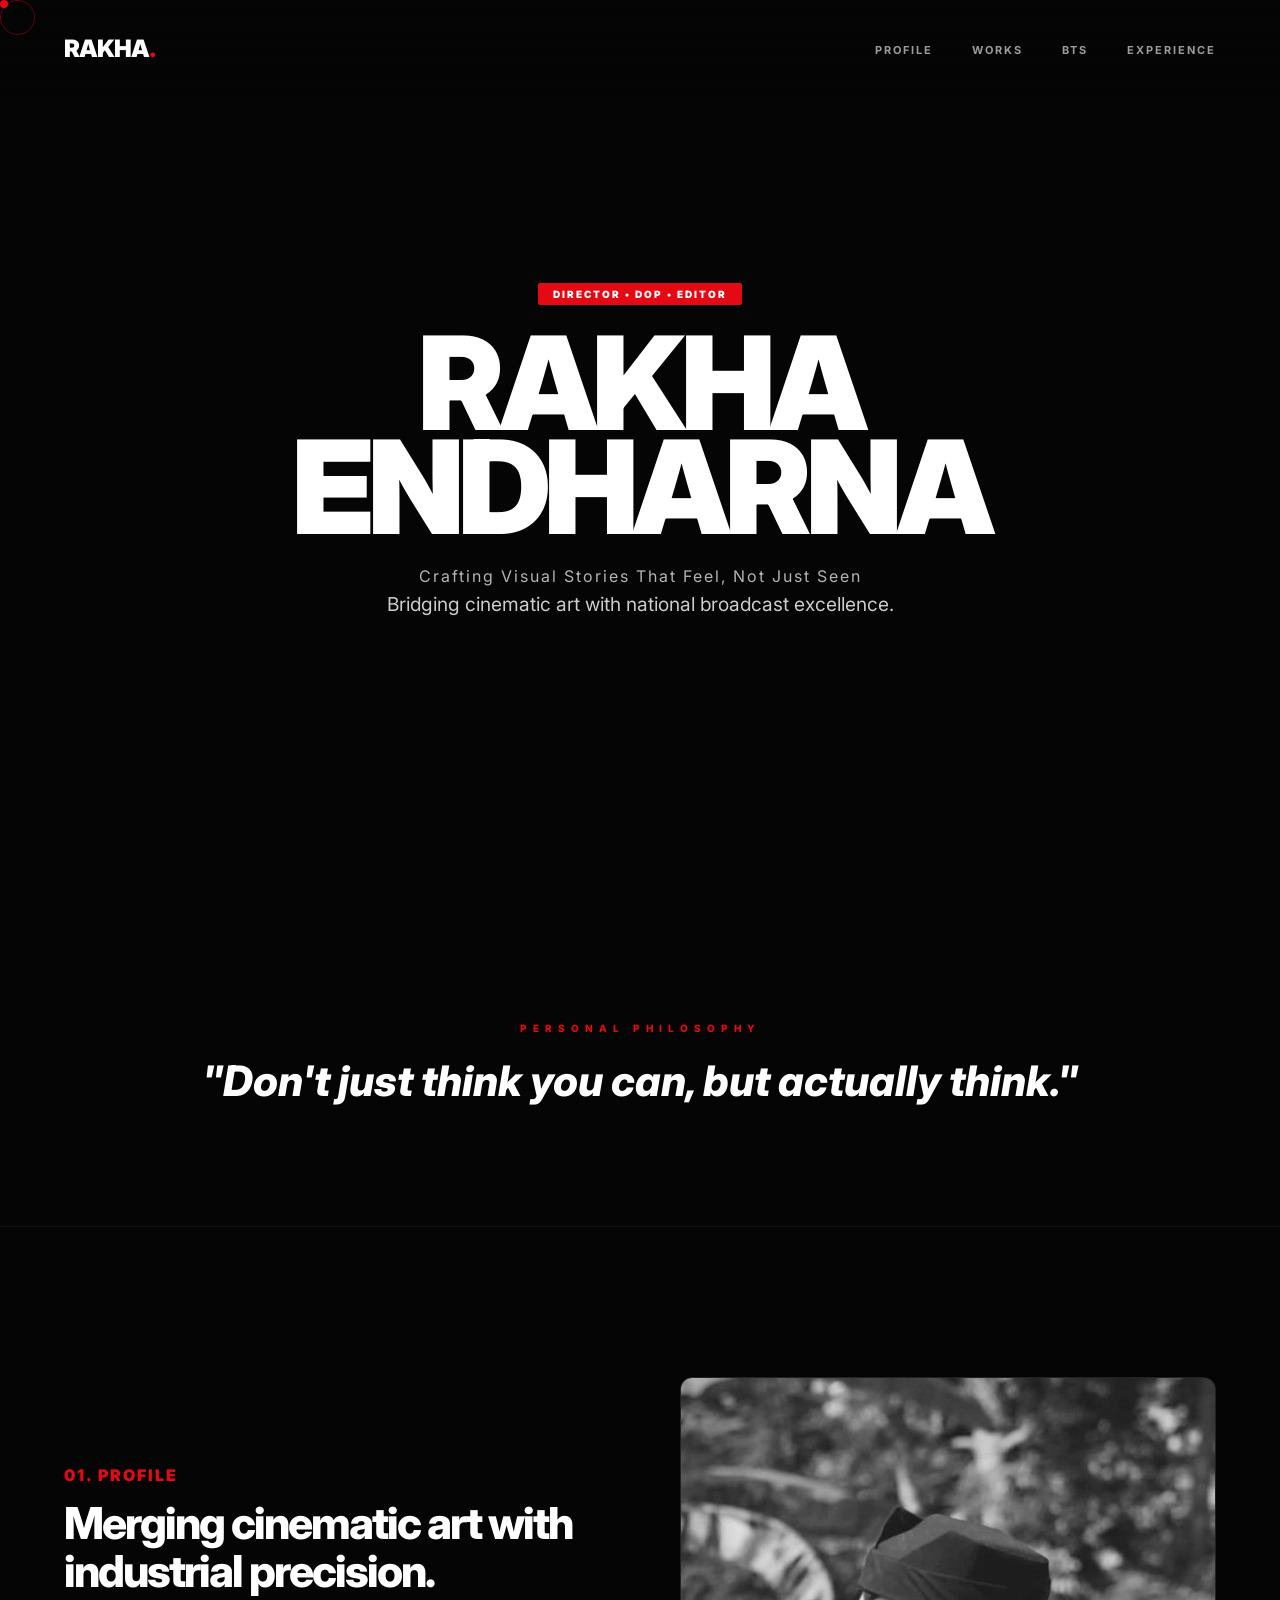
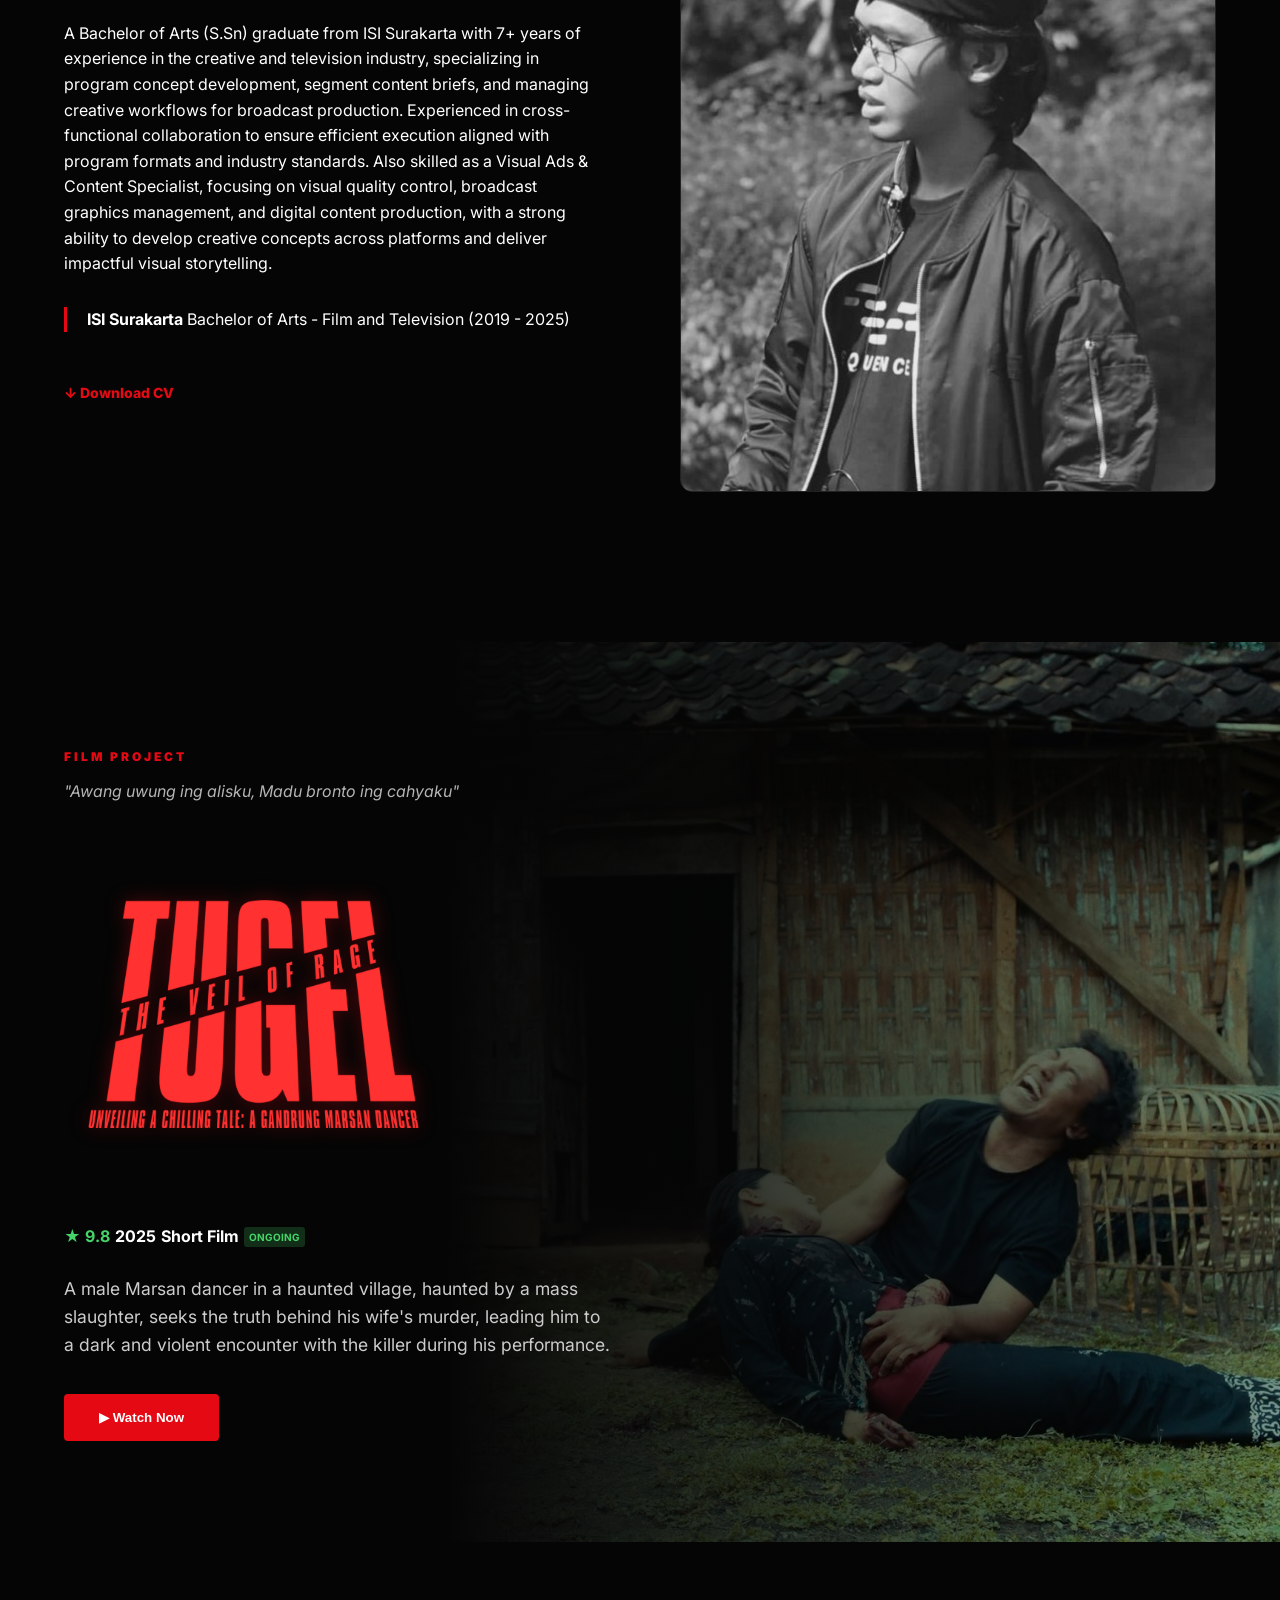
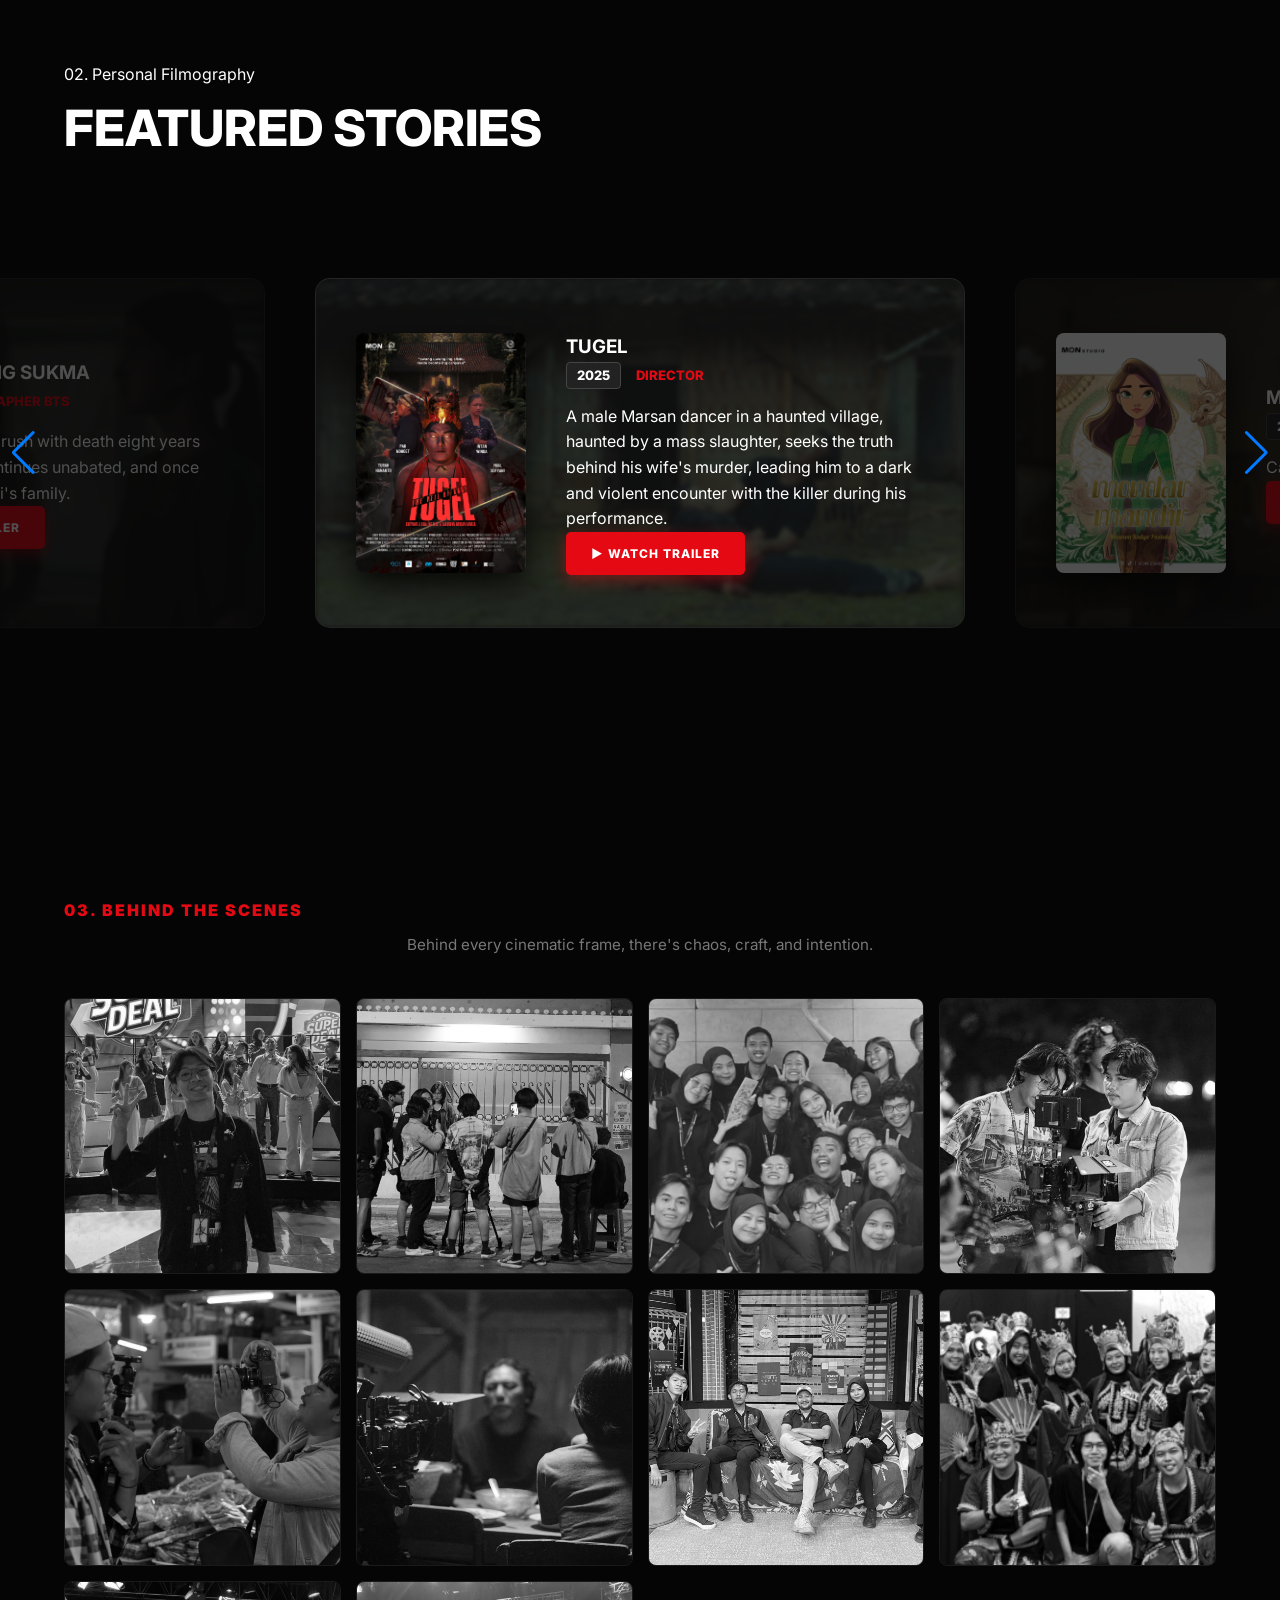
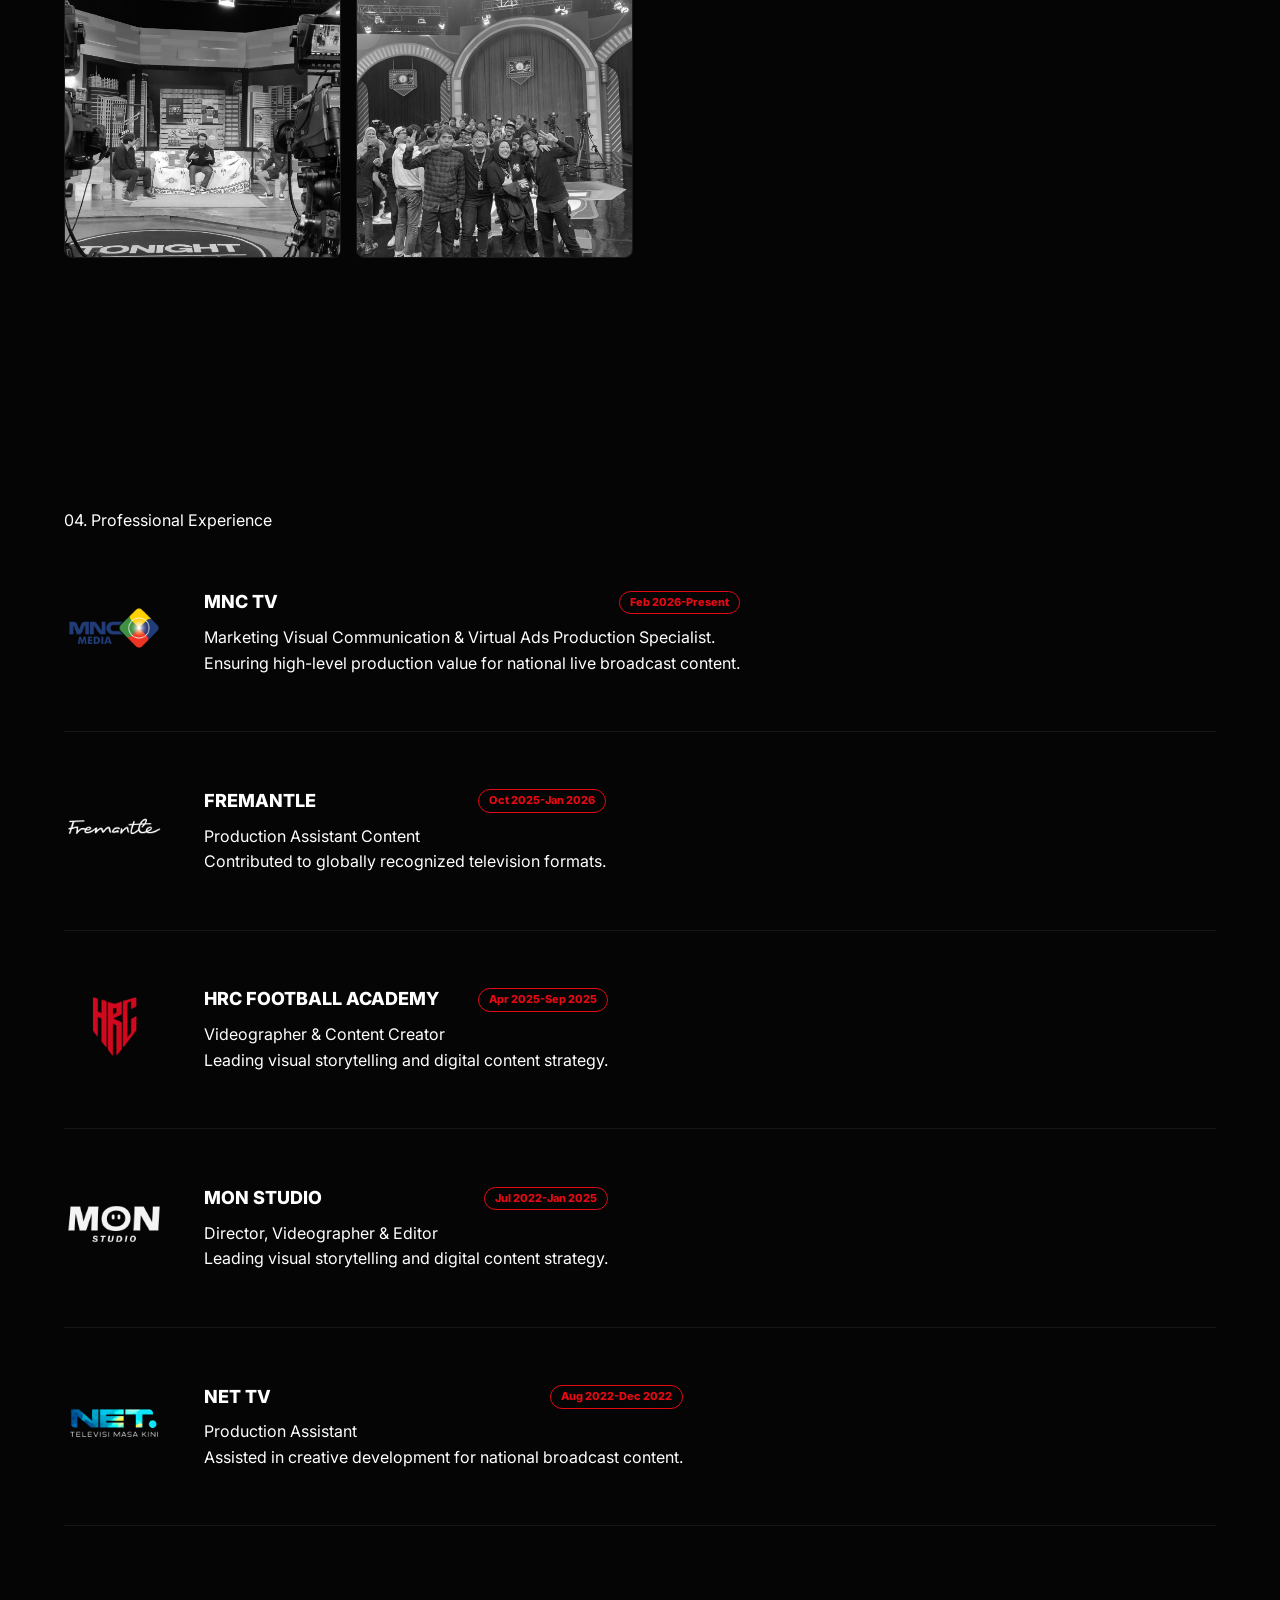
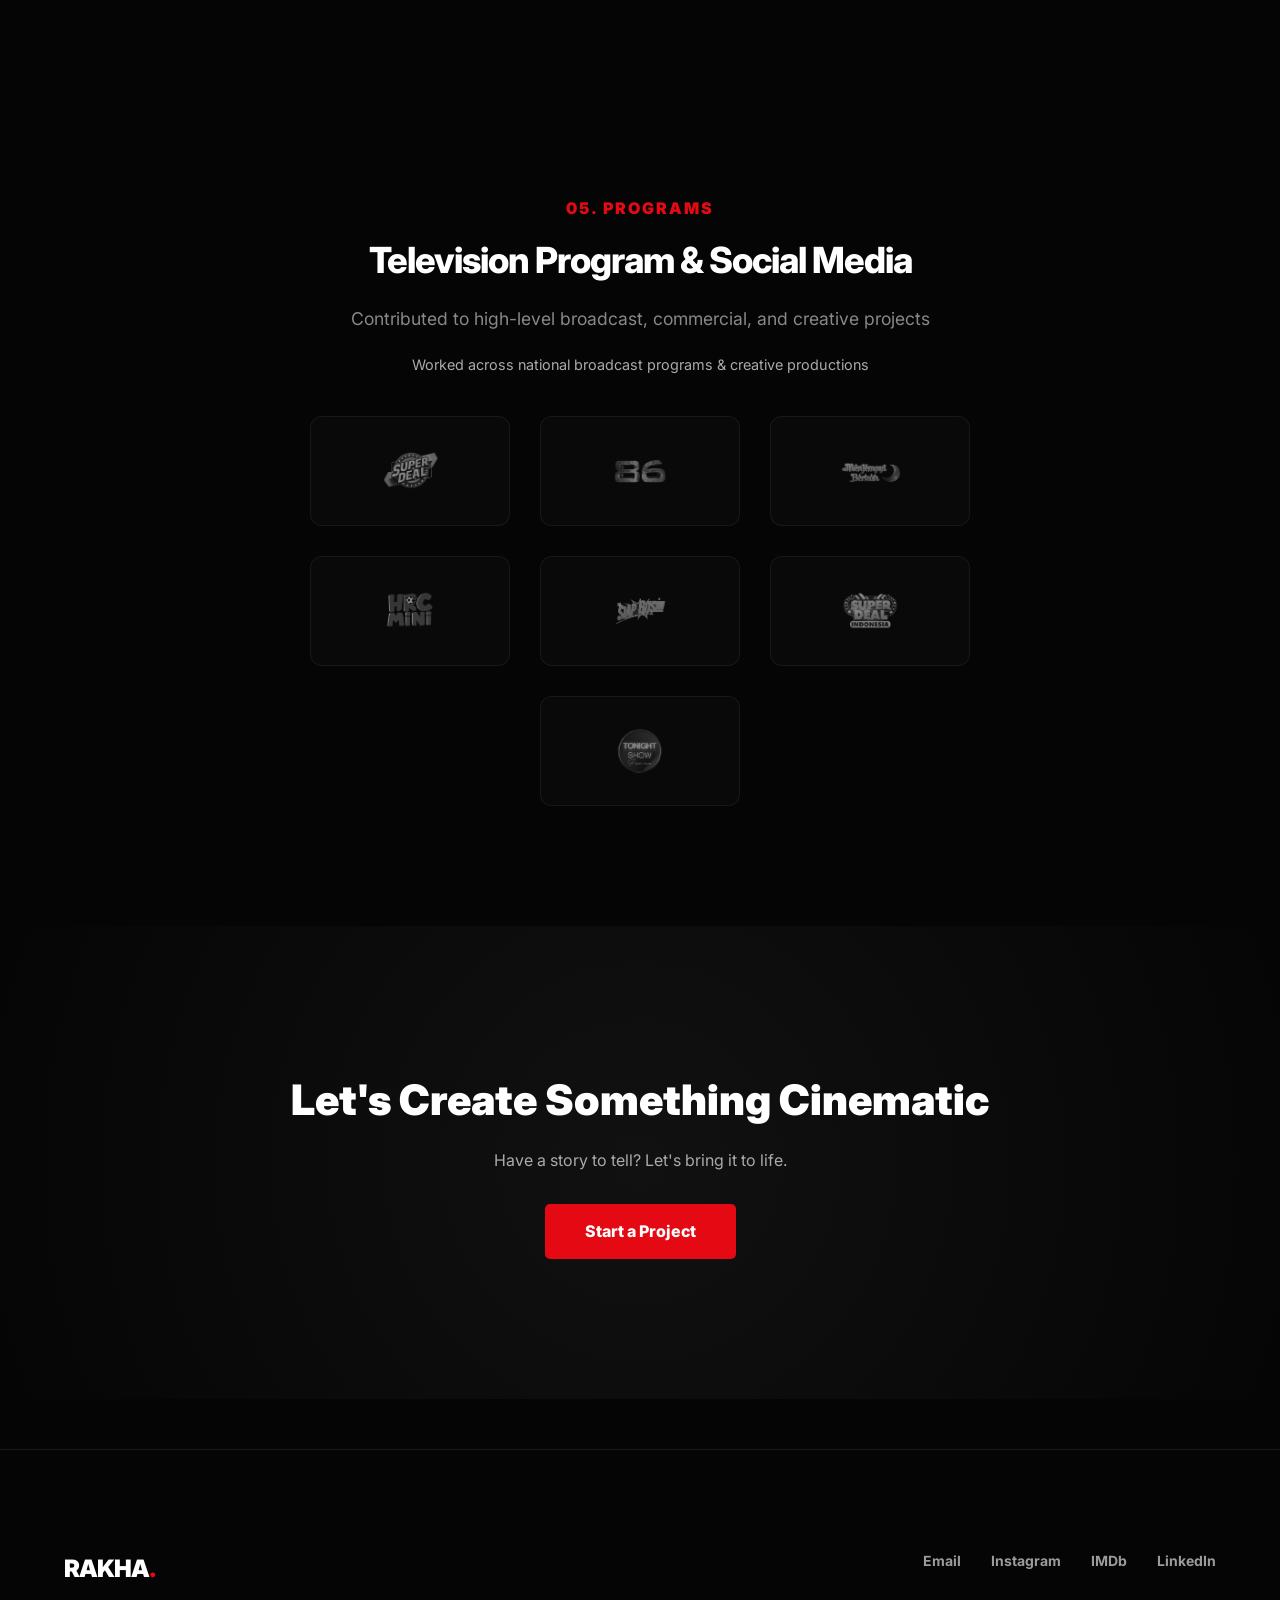
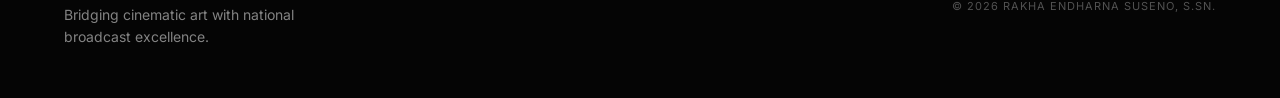
==== commit 49445670: "Update 2.0" ====
--- a/index.html
+++ b/index.html
@@ -2,28 +2,29 @@
 <html lang="en">
 <head>
     <!-- SEO BASIC -->
-<title>Rakha Endharna | Marketing Visual Communication & Virtual Ads Production Specialist at MNC Media | Production Assistant, Creative, Editor & Videographer</title>
-
-<meta name="description" content="Rakha Endharna is a professional videographer and director based in Indonesia, specializing in cinematic storytelling, broadcast production, and commercial video projects. Available for collaboration.">
+<title>Rakha Endharna Suseno | Marketing Visual Communication & Virtual Ads Production Specialist at MNC Media | Production Assistant, Editor & Videographer</title>
+
+<meta name="description" content="Rakha Endharna Suseno is a professional videographer and director based in Indonesia, specializing in cinematic storytelling, broadcast production, and commercial video projects. Available for collaboration.">
 
 <meta name="keywords" content="videographer Indonesia, video editor Indonesia, filmmaker portfolio, jasa video shooting, director Indonesia, cinematic video">
 
-<meta name="author" content="Rakha Endharna">
+<meta name="author" content="Rakha Endharna Suseno">
 <meta name="robots" content="index, follow">
 <meta name="viewport" content="width=device-width, initial-scale=1.0">
+<meta name="google-site-verification" content="xGUsH6h8jeswTNF7TTb0Et55sNN9S74gRBBtE4HjYzU" />
 
 <!-- OPEN GRAPH (WhatsApp, LinkedIn, Facebook preview) -->
-<meta property="og:title" content="Rakha Endharna | Production Assistant, Creative, Editor & Videographer">
+<meta property="og:title" content="Rakha Endharna Suseno | Production Assistant, Editor & Videographer">
 <meta property="og:description" content="Professional videographer & director creating cinematic stories for film, broadcast, and commercial projects. Let's collaborate.">
 <meta property="og:image" content="https://rakhadhansu20.github.io/portfolio/assets/images/preview.jpg">
 <meta property="og:url" content="https://rakhadhansu20.github.io/portfolio/">
 <meta property="og:type" content="website">
-<meta property="og:site_name" content="Rakha Endharna Portfolio">
+<meta property="og:site_name" content="Rakha Endharna Suseno Portfolio">
 <meta property="og:locale" content="en_US">
 
 <!-- TWITTER CARD -->
 <meta name="twitter:card" content="summary_large_image">
-<meta name="twitter:title" content="Rakha Endharna Portfolio">
+<meta name="twitter:title" content="Rakha Endharna Suseno Portfolio">
 <meta name="twitter:description" content="Production Assistant, Creative, Editor & Videographer">
 <meta name="twitter:image" content="https://rakhadhansu20.github.io/portfolio/assets/images/preview.jpg">
 
@@ -32,7 +33,7 @@
 {
   "@context": "https://schema.org",
   "@type": "Person",
-  "name": "Rakha Endharna",
+  "name": "Rakha Endharna Suseno",
   "url": "https://rakhadhansu20.github.io/portfolio/",
   "jobTitle": "Production Assistant, Creative, Editor & Videographer",
   "sameAs": [
@@ -42,11 +43,14 @@
 </script>
     <meta charset="UTF-8">
     <meta name="viewport" content="width=device-width, initial-scale=1.0">
-    <title>Rakha Endharna | Filmmaker Portfolio</title>
+    <title>Rakha Endharna Suseno | Portfolio</title>
     <link href="https://fonts.googleapis.com/css2?family=Inter:wght@400;700;800;900&display=swap" rel="stylesheet">
     <link rel="stylesheet" href="https://cdn.jsdelivr.net/npm/swiper@11/swiper-bundle.min.css" />
     <link rel="stylesheet" href="https://unpkg.com/aos@2.3.1/dist/aos.css" />
     <link rel="stylesheet" href="style.css">
+    <link rel="icon" type="image/png" sizes="32x32" href="assets/images/favicon.png">
+    <link rel="icon" type="image/png" sizes="16x16" href="assets/images/favicon.png">
+    <link rel="apple-touch-icon" href="assets/images/favicon.png">
 </head>
 <body>
 
@@ -92,7 +96,7 @@
             <div class="profile-info">
                 <span class="section-num">01. Profile</span>
                 <h2 class="title-lg">Merging cinematic art with industrial precision.</h2>
-                <p>A Bachelor of Arts (S.Sn) graduate from ISI Surakarta with over 7 years of experience. I blend narrative artistic vision with the rigorous demands of national broadcast production standards.</p>
+                <p>A Bachelor of Arts (S.Sn) graduate from ISI Surakarta with 7+ years of experience in the creative and television industry, specializing in program concept development, segment content briefs, and managing creative workflows for broadcast production. Experienced in cross-functional collaboration to ensure efficient execution aligned with program formats and industry standards. Also skilled as a Visual Ads & Content Specialist, focusing on visual quality control, broadcast graphics management, and digital content production, with a strong ability to develop creative concepts across platforms and deliver impactful visual storytelling.</p>
                 <div class="edu-card">
                     <strong>ISI Surakarta</strong>
                     <span>Bachelor of Arts - Film and Television (2019 - 2025)</span>
@@ -130,7 +134,7 @@
             <span class="status">ONGOING</span>
         </div>
 
-        <p class="m-desc">A visceral journey into human emotion and tension, representing the deepest artistic vision of cinematic storytelling. Merging raw narrative art with high-end technical precision.</p>
+        <p class="m-desc">A male Marsan dancer in a haunted village, haunted by a mass slaughter, seeks the truth behind his wife's murder, leading him to a dark and violent encounter with the killer during his performance.</p>
         
         <button class="btn-play open-trailer hover-target" data-video="assets/video/hero-video.mp4" data-credits="Director: Rakha Endharna">▶ Watch Now</button>
     </div>
@@ -155,7 +159,7 @@
                                     <span class="f-year">2025</span>
                                     <span class="f-role">Director</span>
                                 </div>
-                                <p class="synopsis">A visceral journey into human emotion and tension.</p>
+                                <p class="synopsis">A male Marsan dancer in a haunted village, haunted by a mass slaughter, seeks the truth behind his wife's murder, leading him to a dark and violent encounter with the killer during his performance.</p>
                                 <a href="javascript:void(0)" class="watch-btn red-btn open-trailer" data-video="assets/video/hero-video.mp4">▶ Watch Trailer</a>
                             </div>
                         </div>
@@ -227,6 +231,34 @@
                                 <div class="film-meta"><span class="f-year">2020</span><span class="f-role">Assistant Camera</span></div>
                                 <p class="synopsis">A traditional perspective on human relationships.</p>
                                 <a href="javascript:void(0)" class="watch-btn red-btn open-trailer" data-video="assets/video/trailer-jalin.mp4">▶ Watch Trailer</a>
+                            </div>
+                        </div>
+                    </div>
+                </div>
+                <div class="swiper-slide">
+                    <div class="netflix-card">
+                        <div class="card-bg" style="background-image: url('assets/images/bg-getih.jpg');"></div>
+                        <div class="card-content">
+                            <img src="assets/images/poster-getih.jpg" alt="Getih Ireng" class="poster">
+                            <div class="info">
+                                <h3>GETIH IRENG</h3>
+                                <div class="film-meta"><span class="f-year">2025</span><span class="f-role">Dialeg Consultant Osing</span></div>
+                                <p class="synopsis">Rina experiences repeated miscarriages, and a terrifying genie figure resembling an old man appears-known as Getih Ireng, an evil entity that attacks the bloodline.</p>
+                                <a href="javascript:void(0)" class="watch-btn red-btn open-trailer" data-video="assets/video/trailer-getih.mp4">▶ Watch Trailer</a>
+                            </div>
+                        </div>
+                    </div>
+                </div>
+                <div class="swiper-slide">
+                    <div class="netflix-card">
+                        <div class="card-bg" style="background-image: url('assets/images/bg-kafir.jpg');"></div>
+                        <div class="card-content">
+                            <img src="assets/images/poster-kafir.jpg" alt="Kafir Gerbang Sukma" class="poster">
+                            <div class="info">
+                                <h3>KAFIR GERBANG SUKMA</h3>
+                                <div class="film-meta"><span class="f-year">2025</span><span class="f-role">Videographer BTS</span></div>
+                                <p class="synopsis">After surviving a brush with death eight years ago, the terror continues unabated, and once again threatens Sri's family.</p>
+                                <a href="javascript:void(0)" class="watch-btn red-btn open-trailer" data-video="assets/video/trailer-kafir.mp4">▶ Watch Trailer</a>
                             </div>
                         </div>
                     </div>
@@ -264,8 +296,8 @@
                 <div class="exp-content-wrapper">
                     <div class="exp-logo"><img src="assets/images/logos/mnctv.png" alt="MNC TV"></div>
                     <div class="exp-details">
-                        <div class="exp-header"><h4>MNC TV</h4><span>Present</span></div>
-                        <p class="role-text">Creative & Quality Control.</p>
+                        <div class="exp-header"><h4>MNC TV</h4><span>Feb 2026-Present</span></div>
+                        <p class="role-text">Marketing Visual Communication & Virtual Ads Production Specialist.</p>
                         <p class="exp-desc">Ensuring high-level production value for national live broadcast content.</p>
                     </div>
                 </div>
@@ -275,8 +307,8 @@
                 <div class="exp-content-wrapper">
                     <div class="exp-logo"><img src="assets/images/logos/fremantle.png" alt="Fremantle"></div>
                     <div class="exp-details">
-                        <div class="exp-header"><h4>Fremantle</h4><span>2025</span></div>
-                        <p class="role-text">Production Assistant</p>
+                        <div class="exp-header"><h4>Fremantle</h4><span>Oct 2025-Jan 2026</span></div>
+                        <p class="role-text">Production Assistant Content</p>
                         <p class="exp-desc">Contributed to globally recognized television formats.</p>
                     </div>
                 </div>
@@ -284,10 +316,21 @@
 
             <div class="exp-item" data-aos="fade-up">
                 <div class="exp-content-wrapper">
-                    <div class="exp-logo"><img src="assets/images/logos/hrc.png" alt="NET TV"></div>
+                    <div class="exp-logo"><img src="assets/images/logos/hrc.png" alt="HRC Football Academy"></div>
                     <div class="exp-details">
-                        <div class="exp-header"><h4>HRC FOOTBALL ACADEMY</h4><span>2025</span></div>
+                        <div class="exp-header"><h4>HRC FOOTBALL ACADEMY</h4><span>Apr 2025-Sep 2025</span></div>
                         <p class="role-text">Videographer & Content Creator</p>
+                        <p class="exp-desc">Leading visual storytelling and digital content strategy.</p>
+                    </div>
+                </div>
+            </div>
+
+            <div class="exp-item" data-aos="fade-up">
+                <div class="exp-content-wrapper">
+                    <div class="exp-logo"><img src="assets/images/logos/mon.png" alt="MON Studio"></div>
+                    <div class="exp-details">
+                        <div class="exp-header"><h4>MON STUDIO</h4><span>Jul 2022-Jan 2025</span></div>
+                        <p class="role-text">Director, Videographer & Editor</p>
                         <p class="exp-desc">Leading visual storytelling and digital content strategy.</p>
                     </div>
                 </div>
@@ -297,7 +340,7 @@
                 <div class="exp-content-wrapper">
                     <div class="exp-logo"><img src="assets/images/logos/net-tv.png" alt="NET TV"></div>
                     <div class="exp-details">
-                        <div class="exp-header"><h4>NET TV</h4><span>2022</span></div>
+                        <div class="exp-header"><h4>NET TV</h4><span>Aug 2022-Dec 2022</span></div>
                         <p class="role-text">Production Assistant</p>
                         <p class="exp-desc">Assisted in creative development for national broadcast content.</p>
                     </div>
@@ -344,6 +387,8 @@
                 <div class="social-links">
                     <a href="mailto:rakhaesendharna1@gmail.com" class="hover-target">Email</a>
                     <a href="https://instagram.com/rakhadhansu" target="_blank" class="hover-target">Instagram</a>
+                    <a href="https://www.imdb.com/name/nm17790816/?ref_=ext_shr_lnk" target="_blank" class="hover-target">IMDb</a>
+                    <a href="https://www.linkedin.com/in/rakhaendharna/" target="_blank" class="hover-target">LinkedIn</a>
                 </div>
                 <p class="copyright">© 2026 Rakha Endharna Suseno, S.Sn.</p>
             </div>
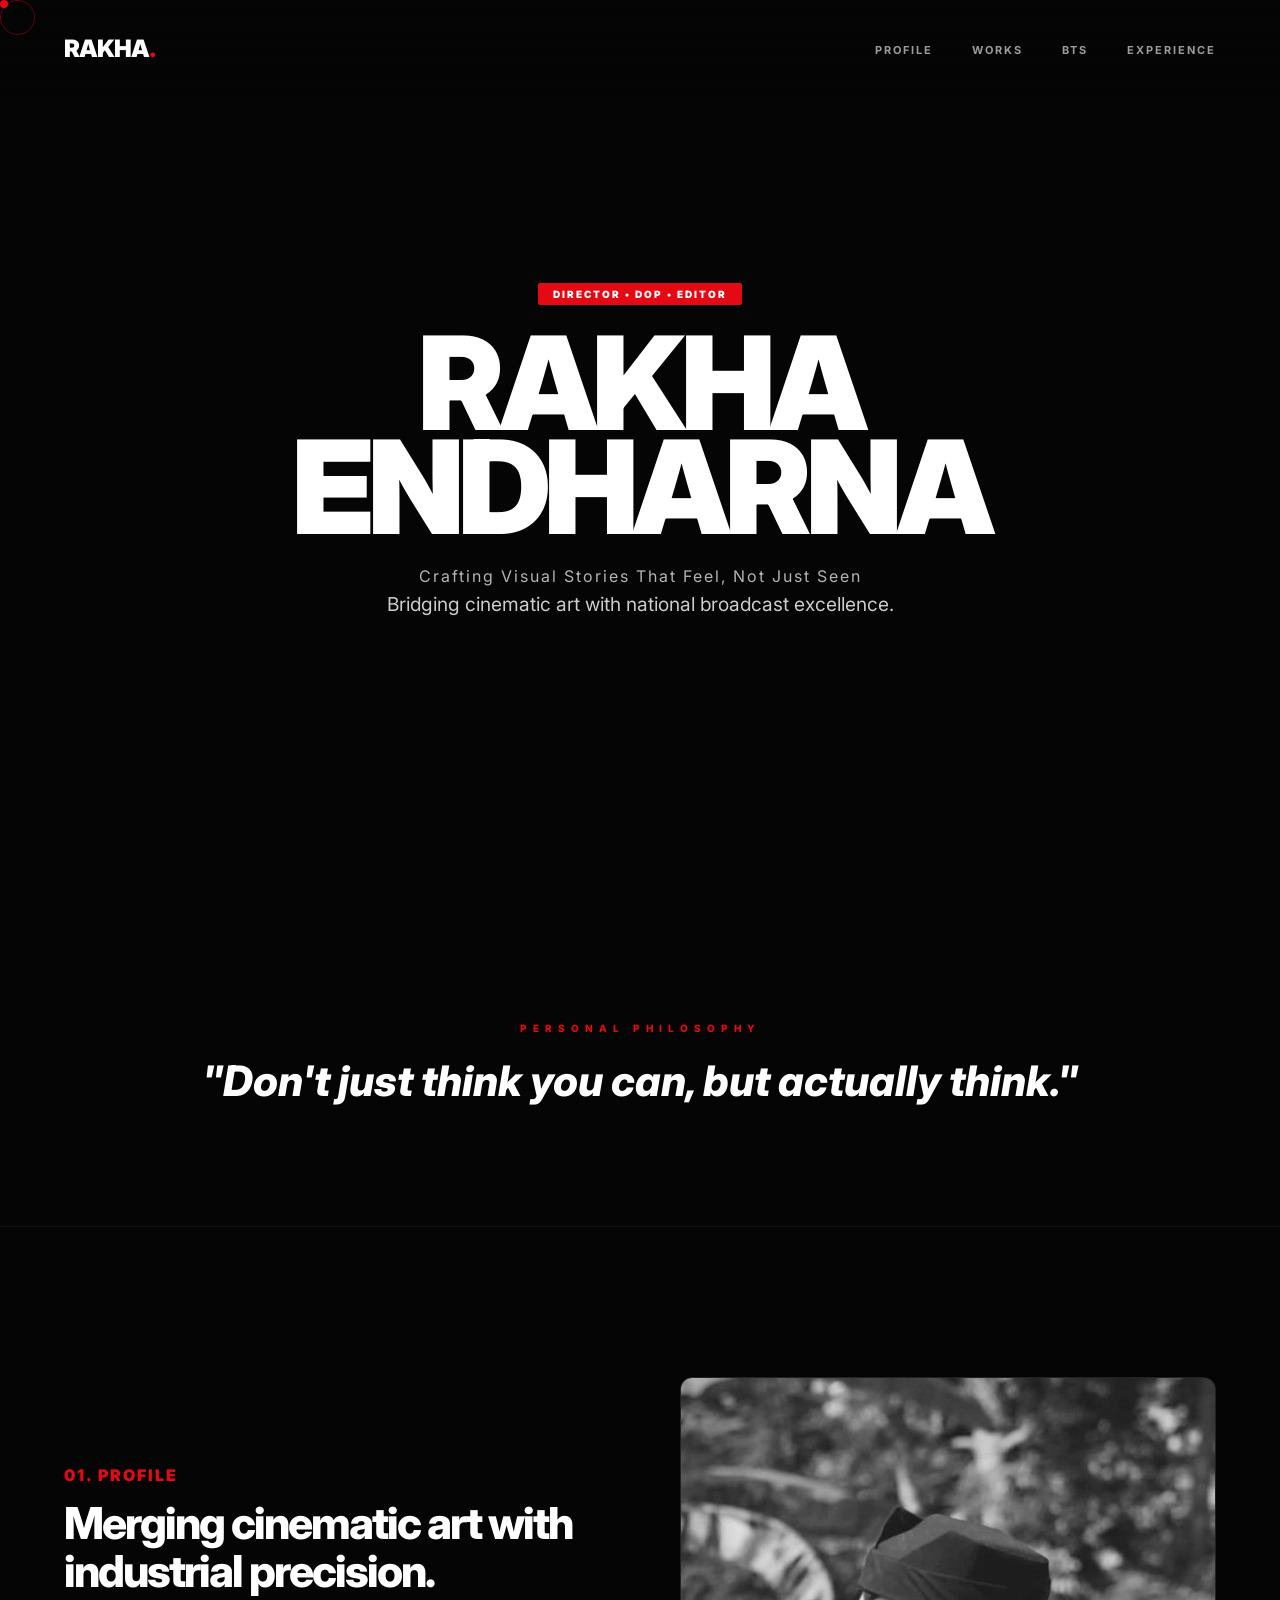
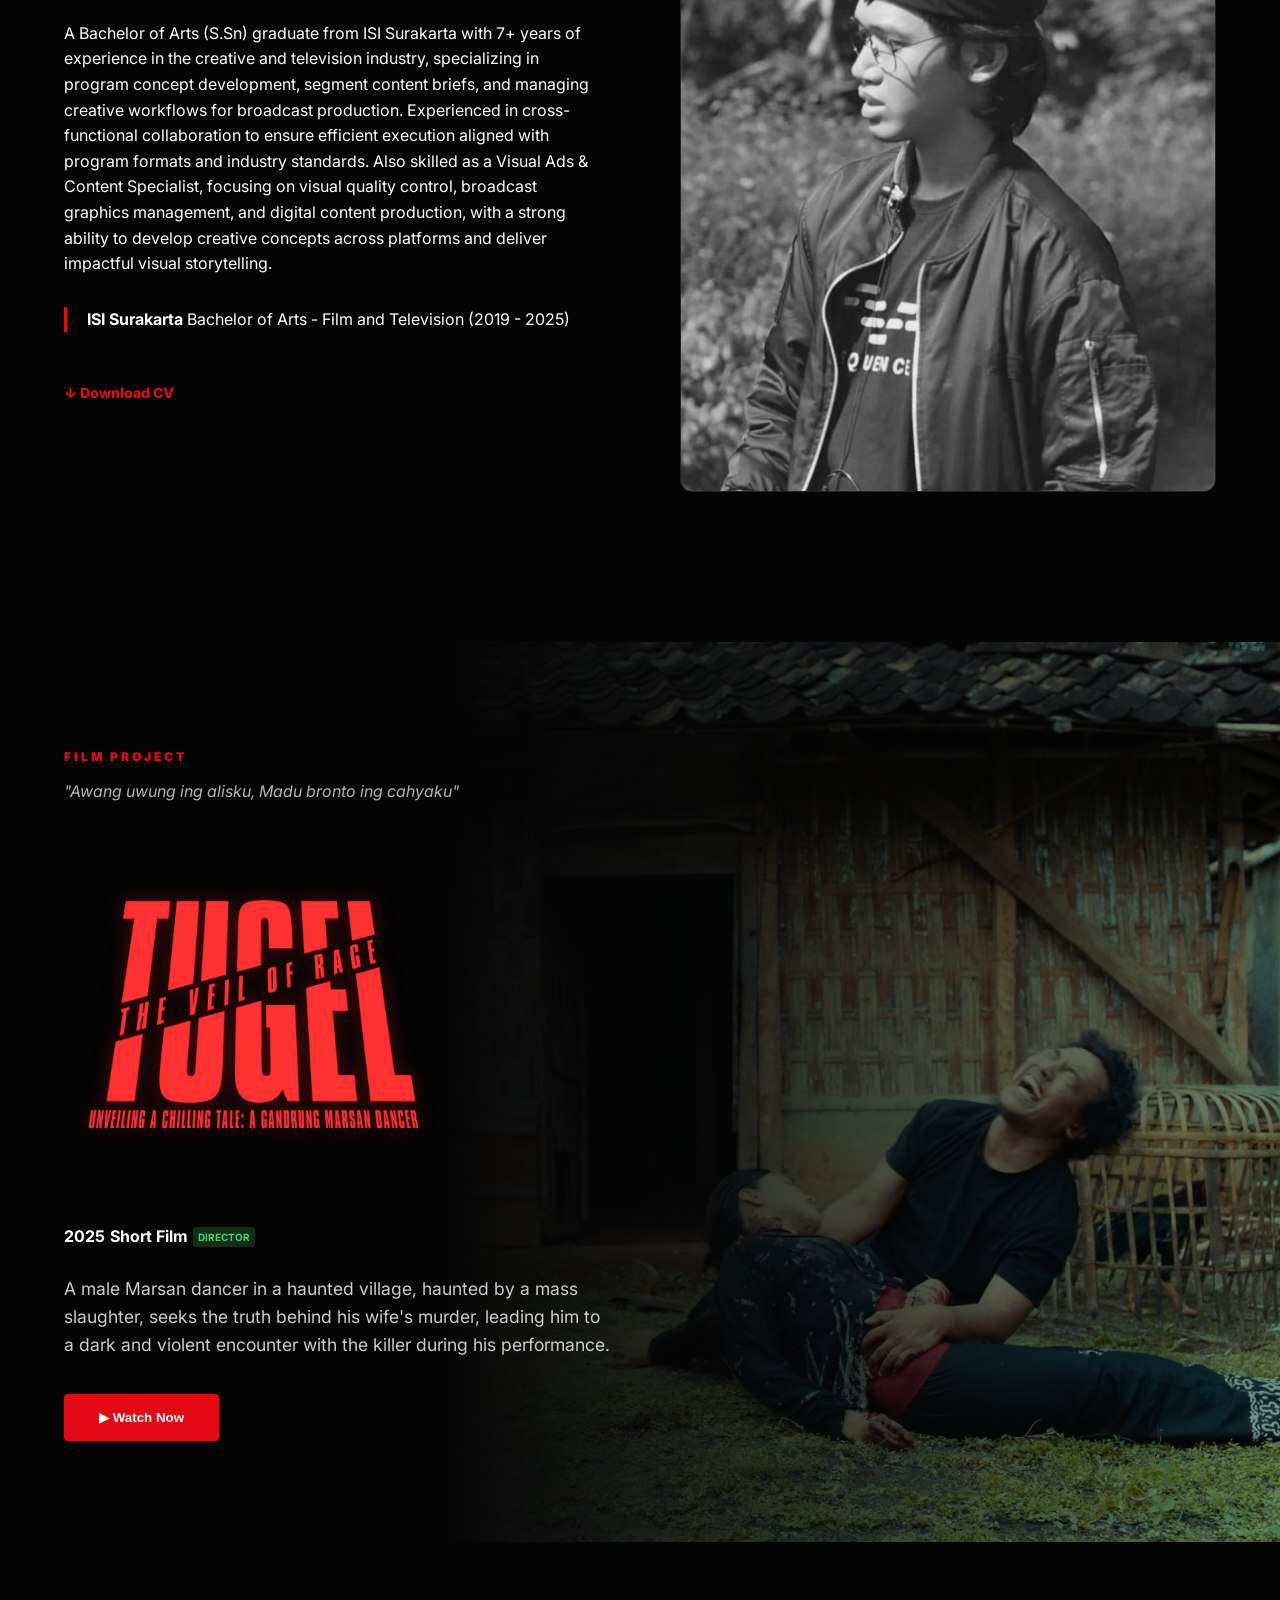
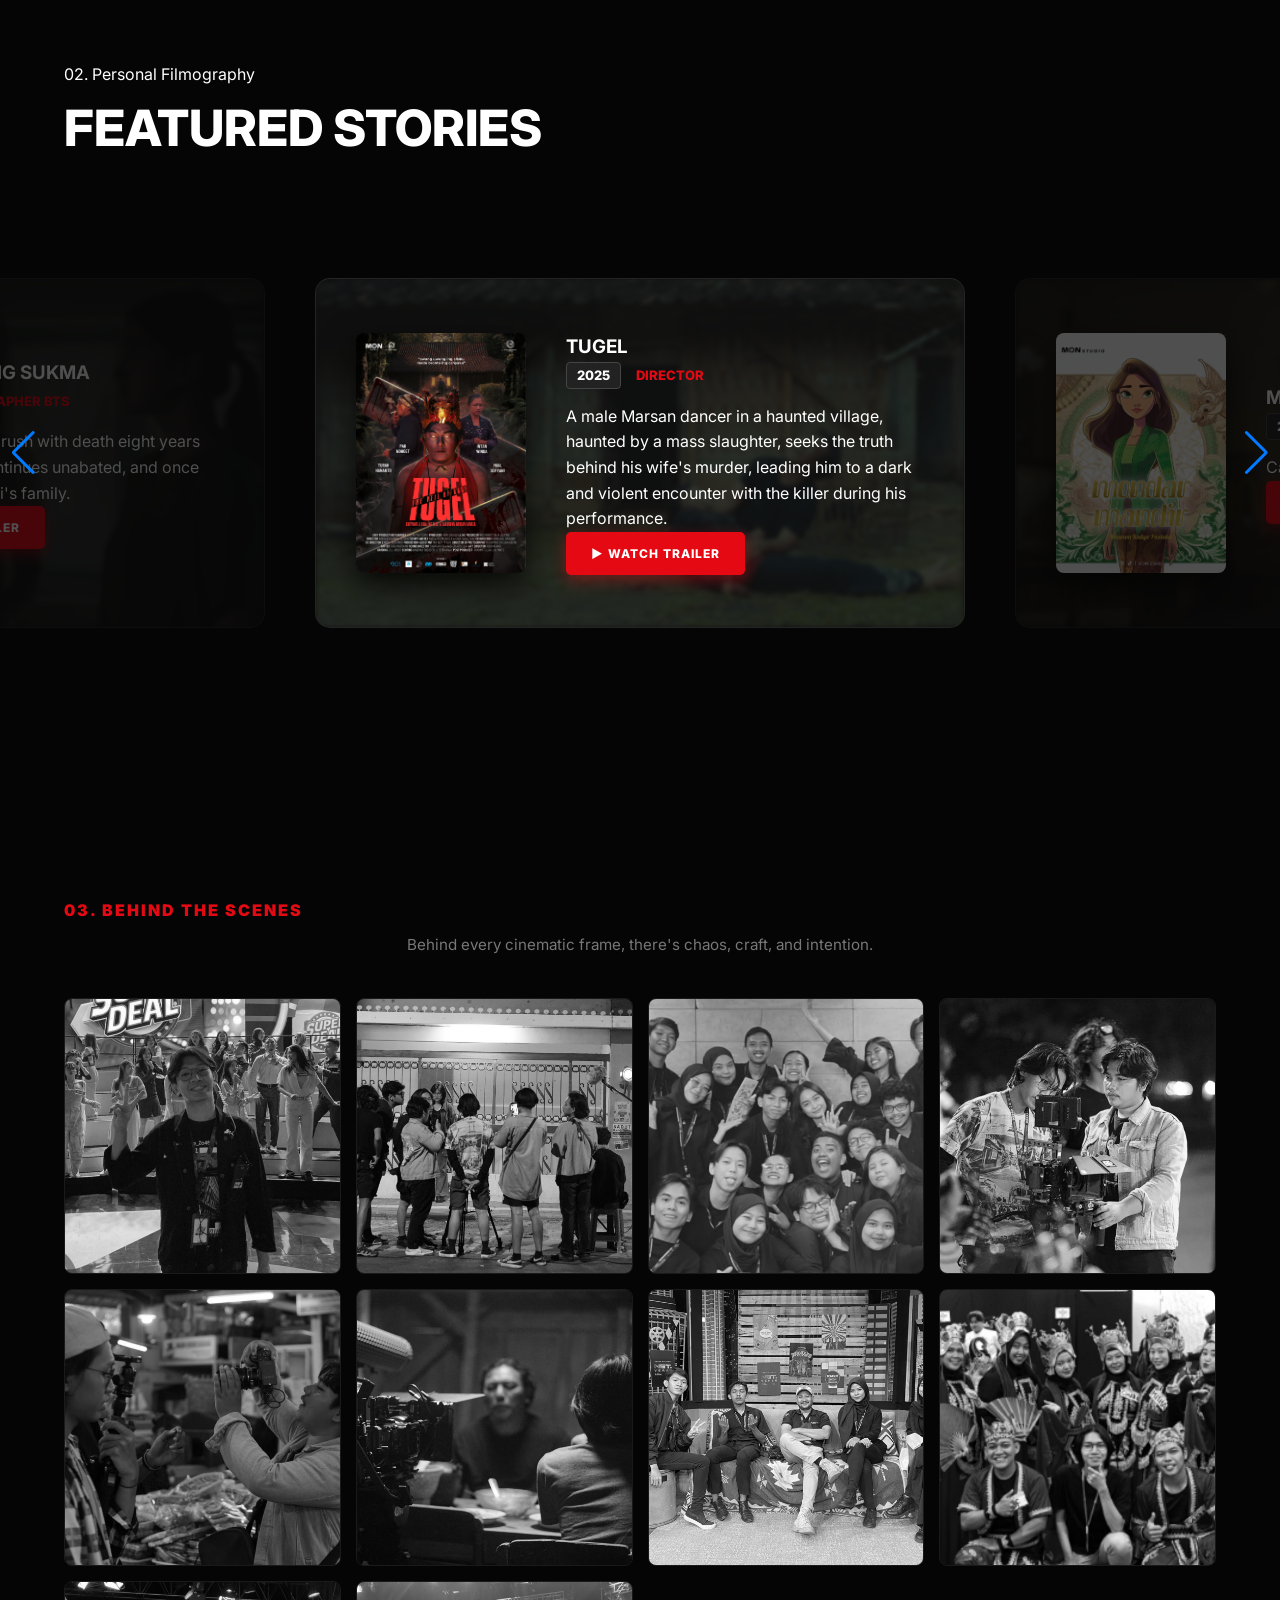
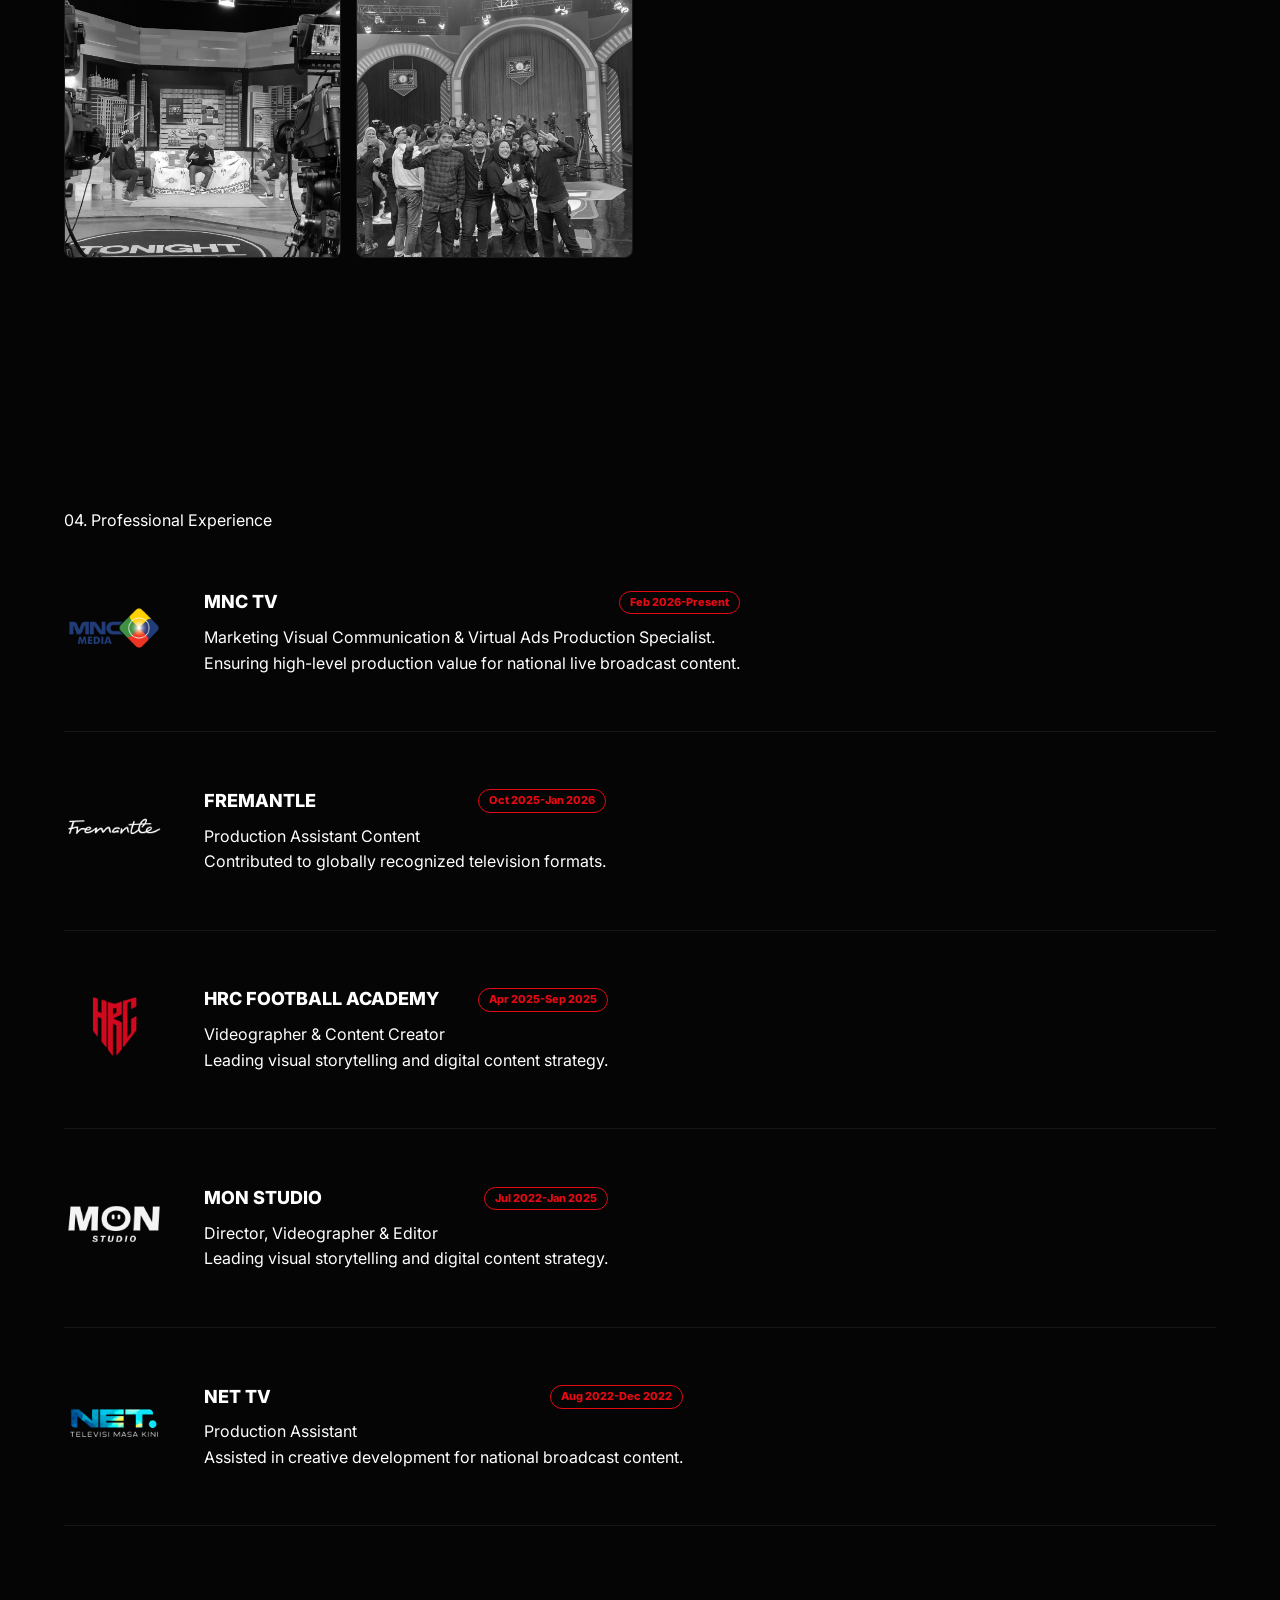
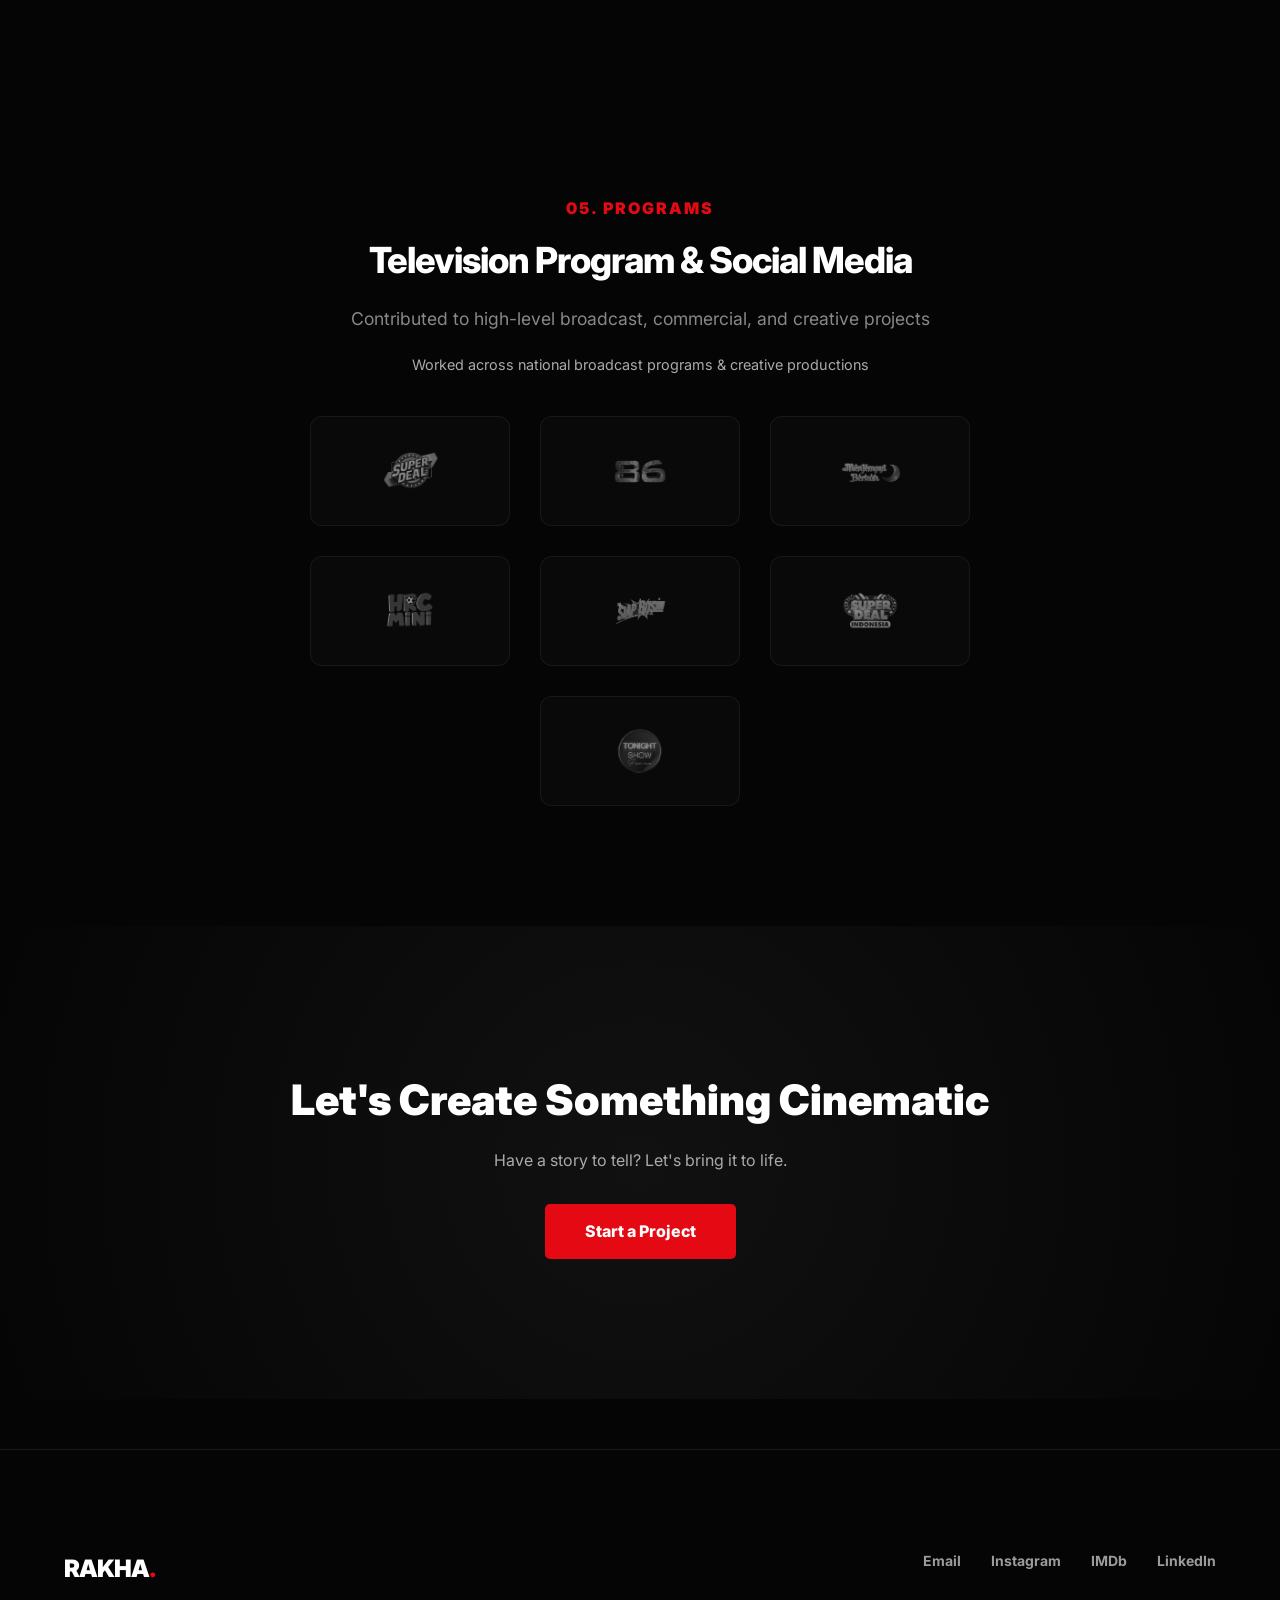
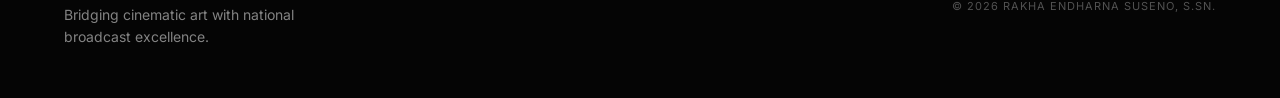
==== commit 04b5678d: "Update index.html" ====
--- a/index.html
+++ b/index.html
@@ -128,10 +128,9 @@
         </div>
 
         <div class="m-info">
-            <span class="rating">★ 9.8</span>
             <span>2025</span>
             <span>Short Film</span>
-            <span class="status">ONGOING</span>
+            <span class="status">Director</span>
         </div>
 
         <p class="m-desc">A male Marsan dancer in a haunted village, haunted by a mass slaughter, seeks the truth behind his wife's murder, leading him to a dark and violent encounter with the killer during his performance.</p>
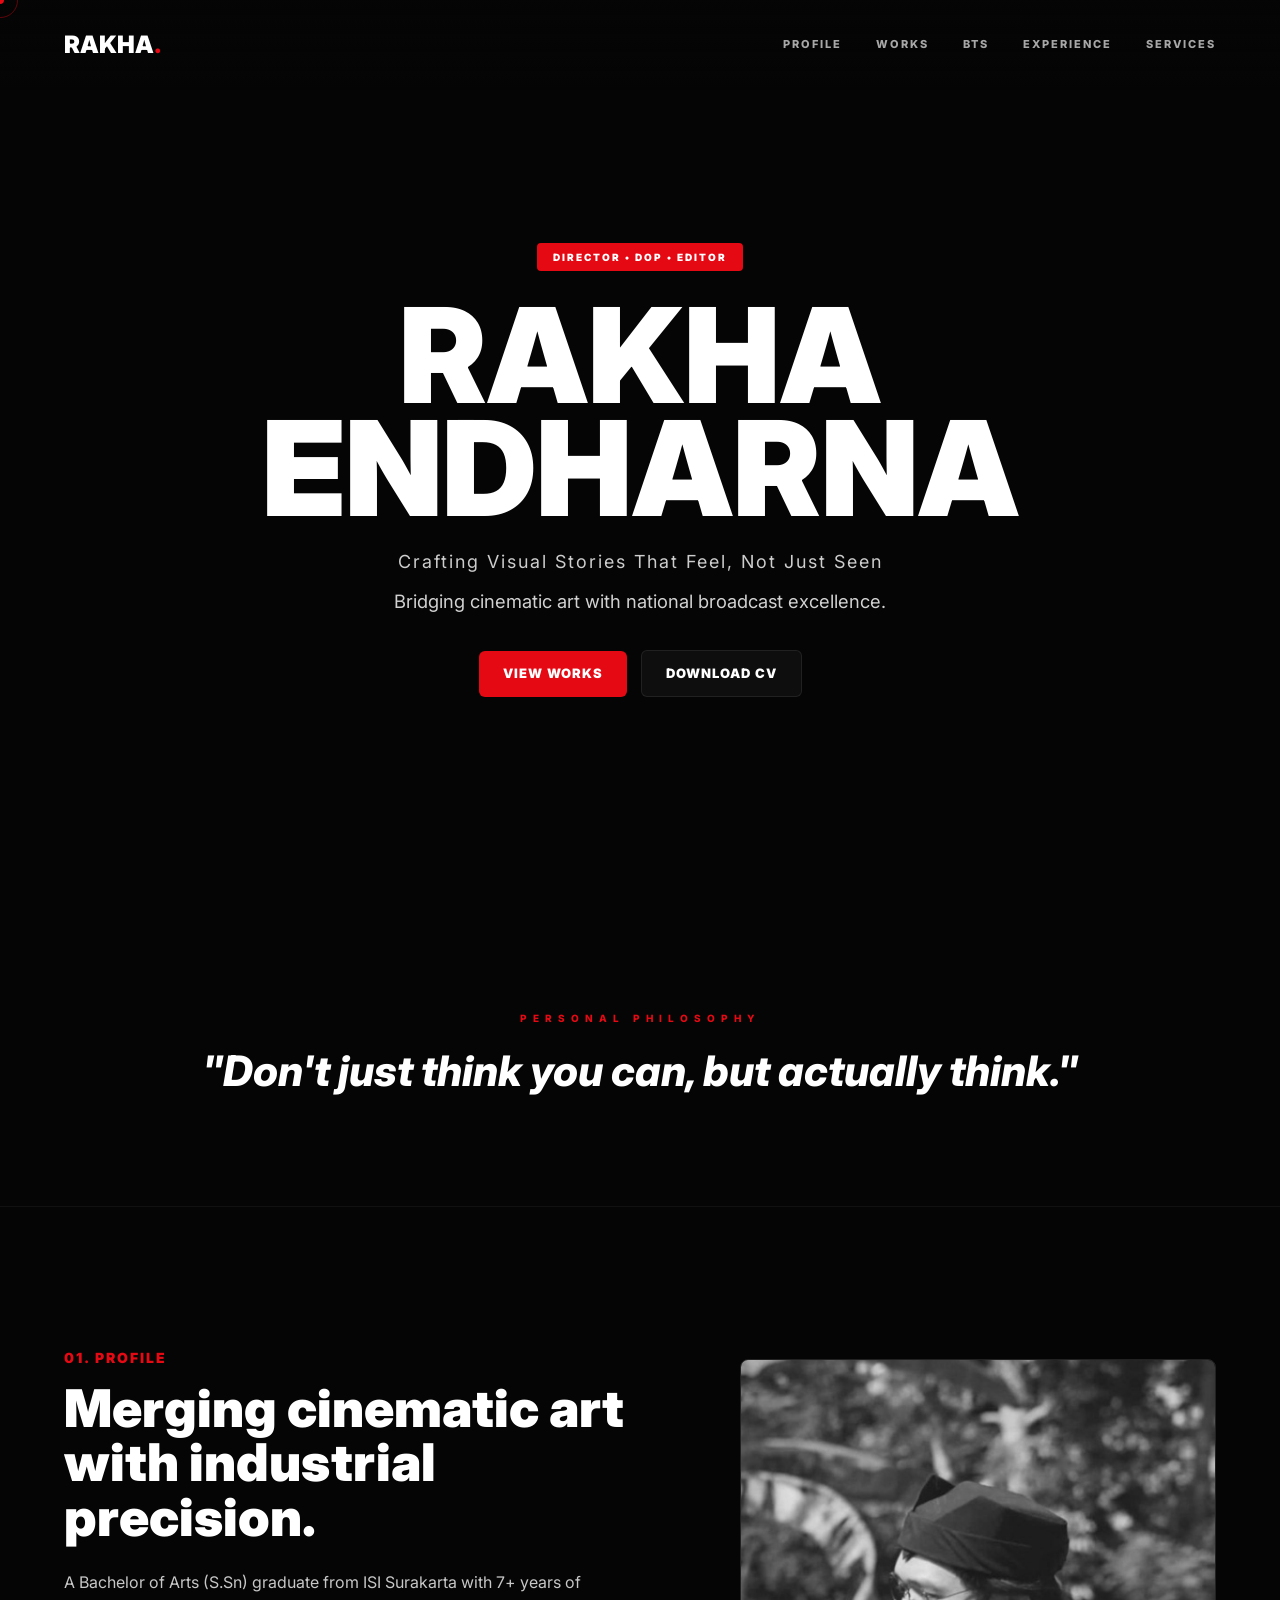
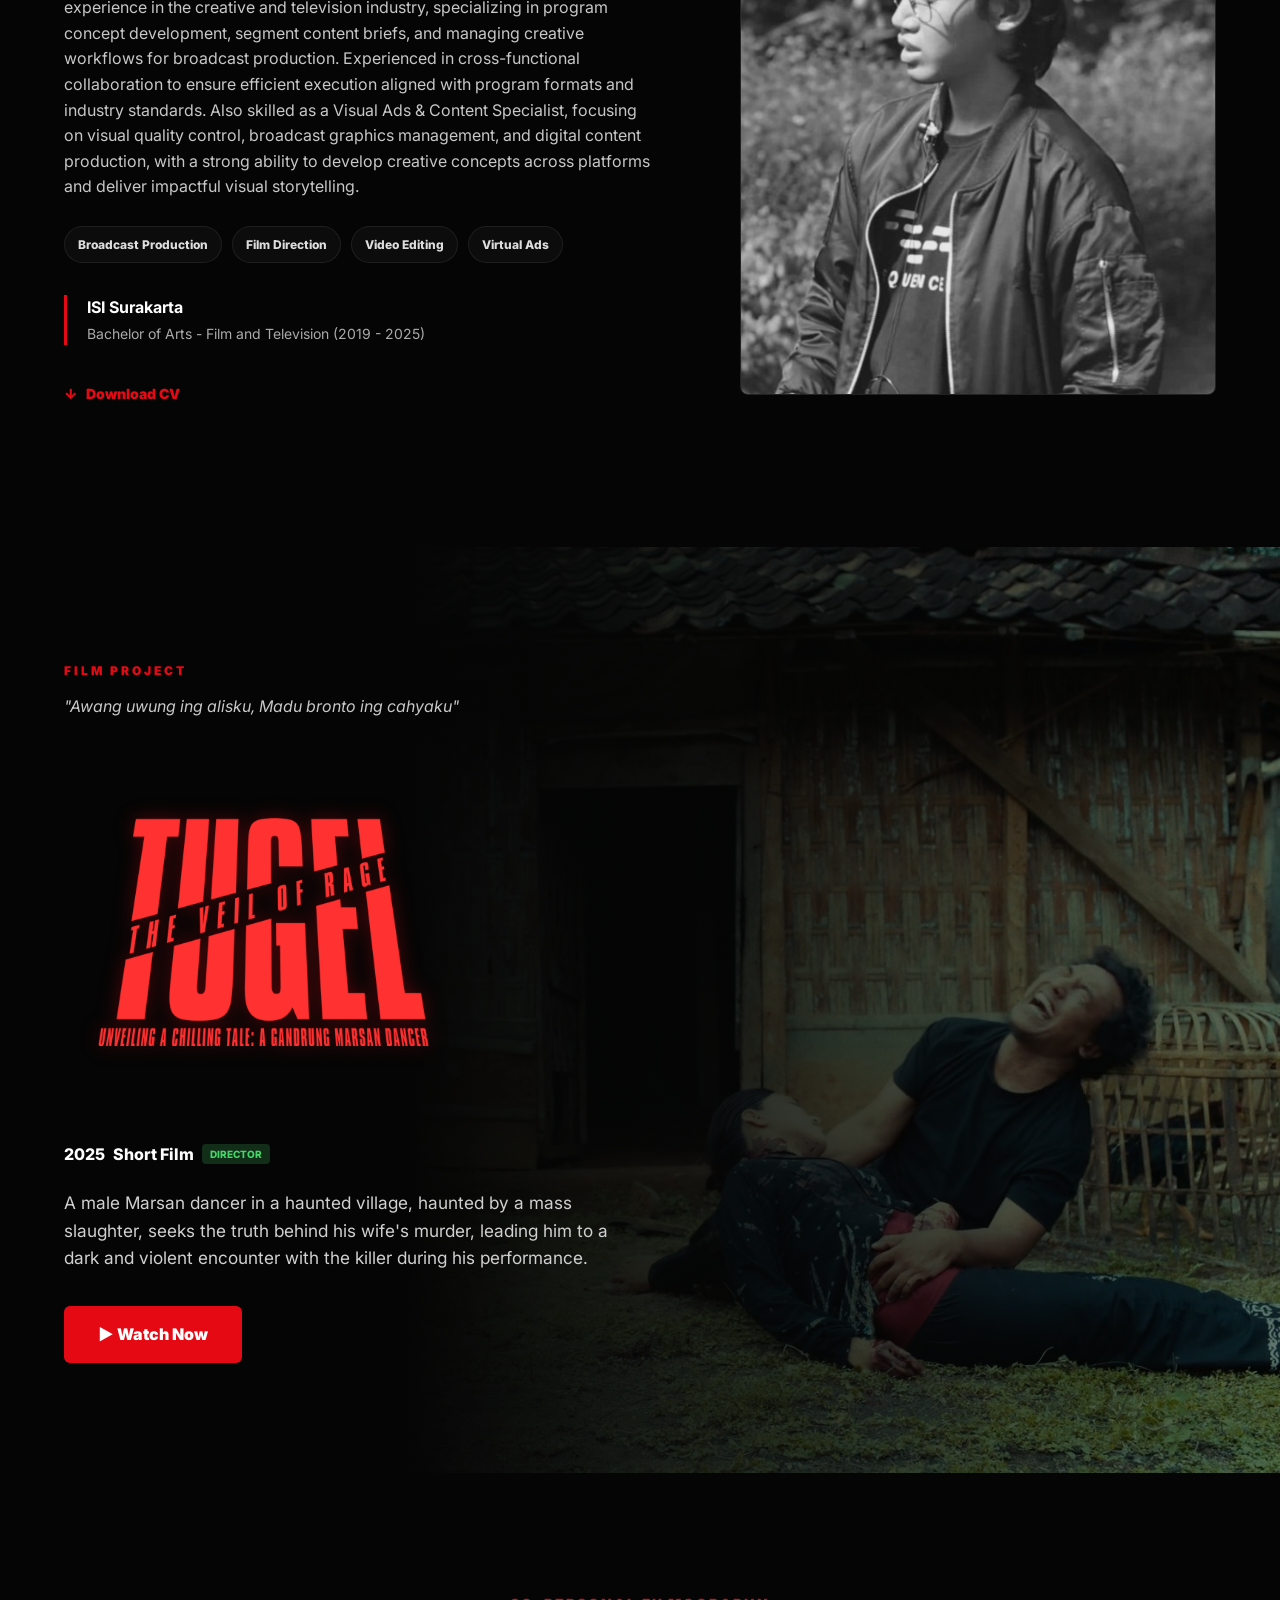
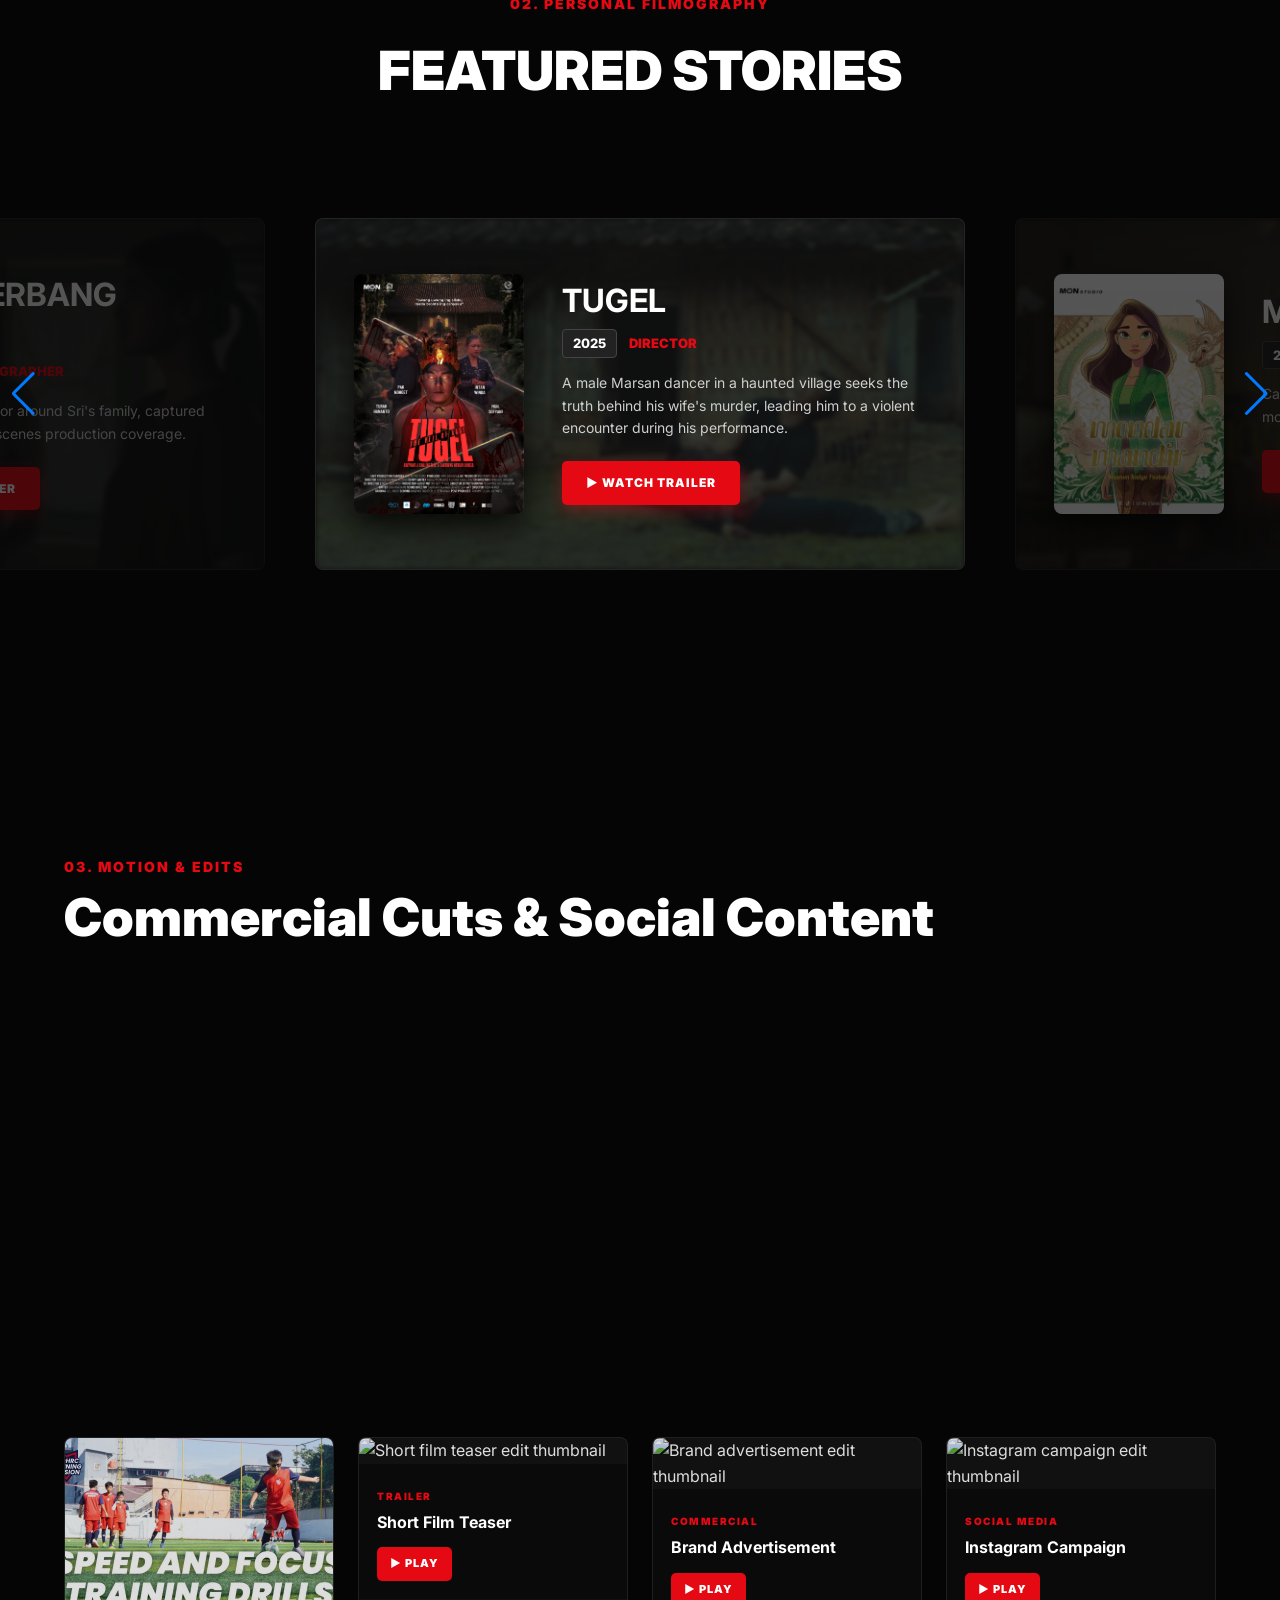
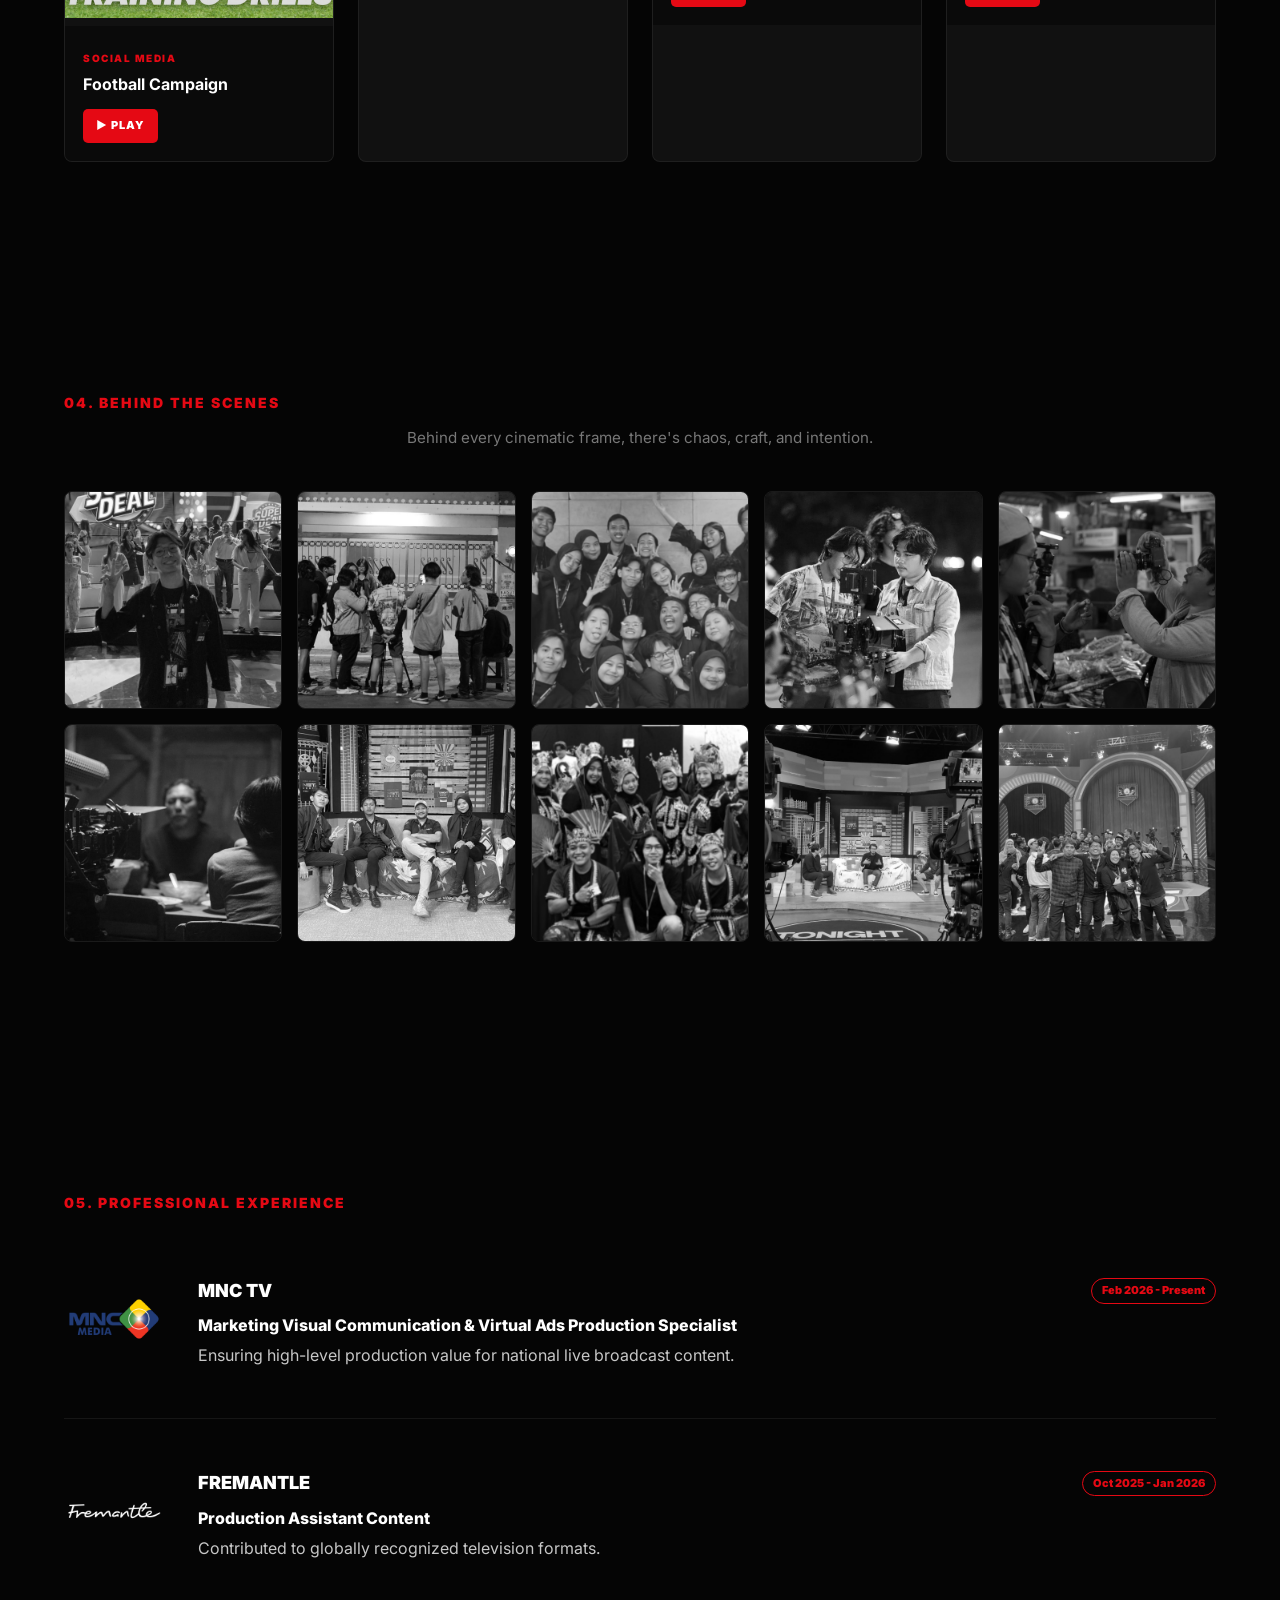
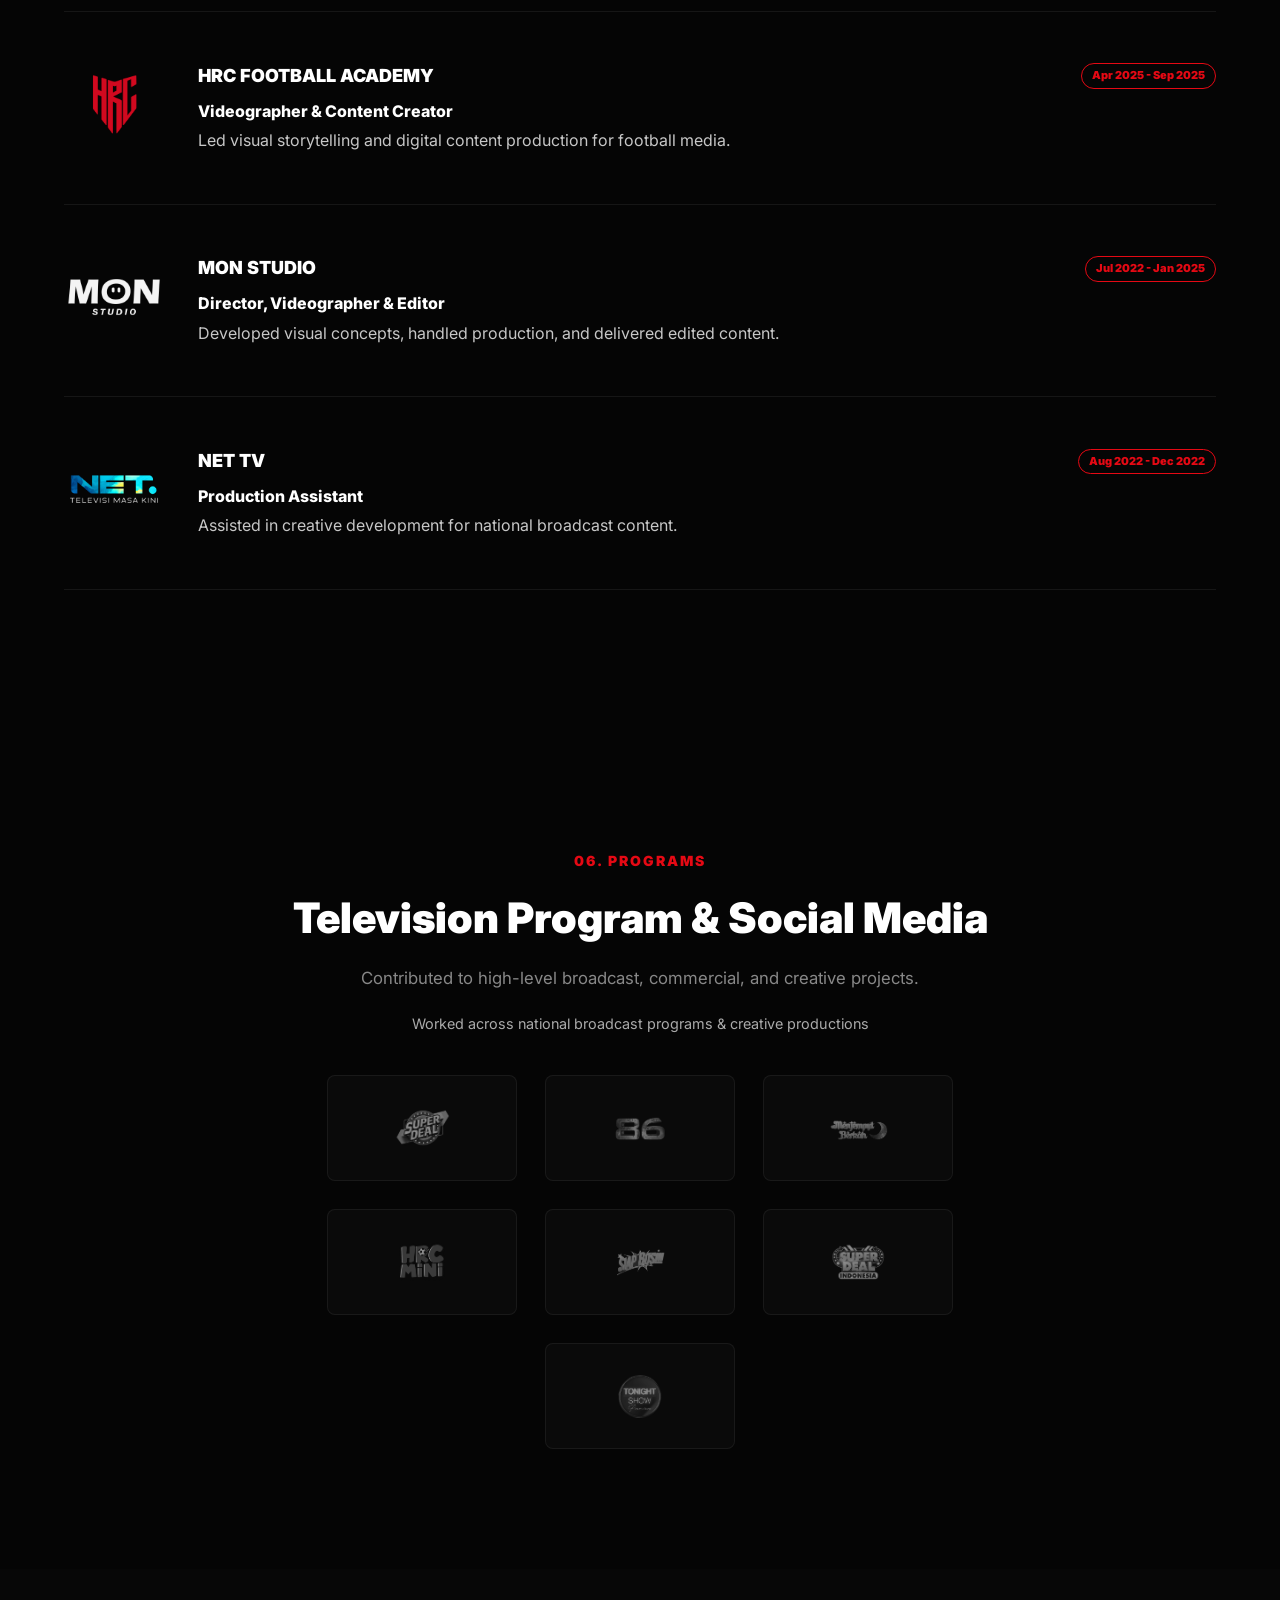
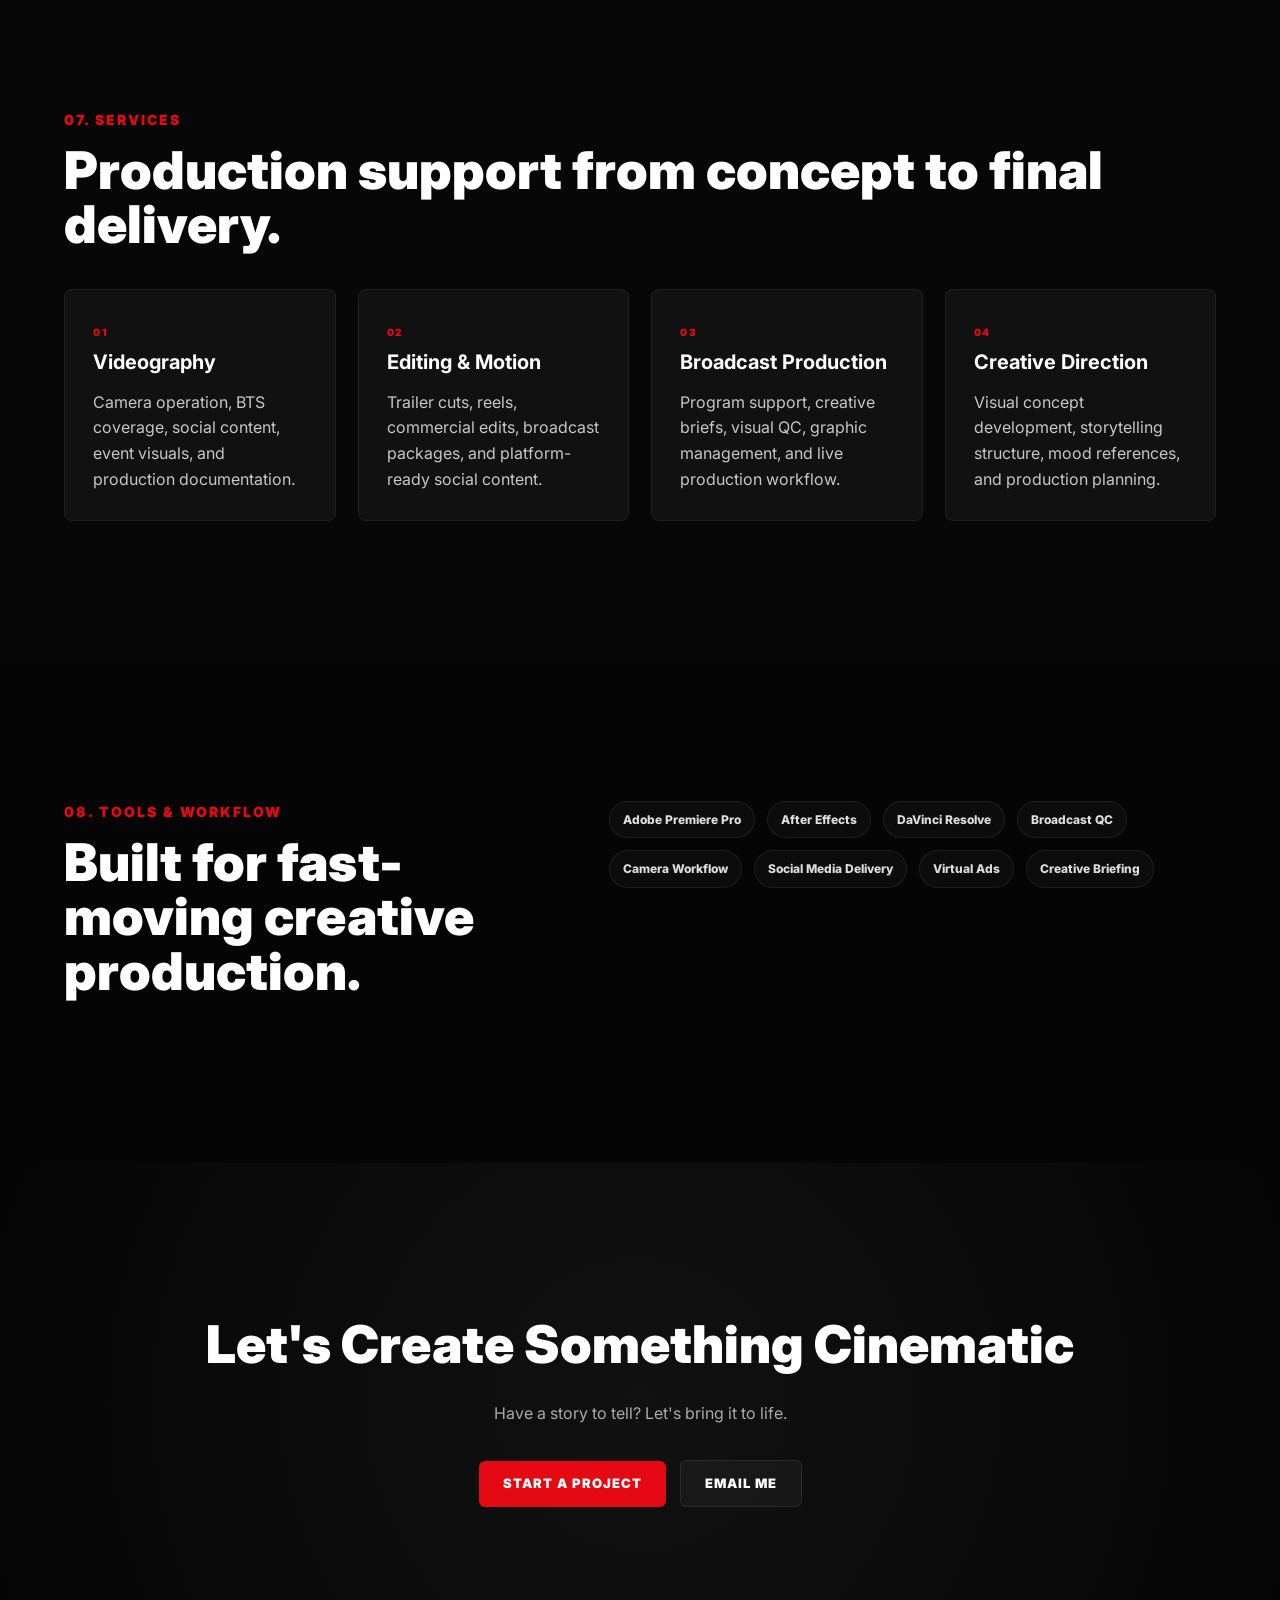
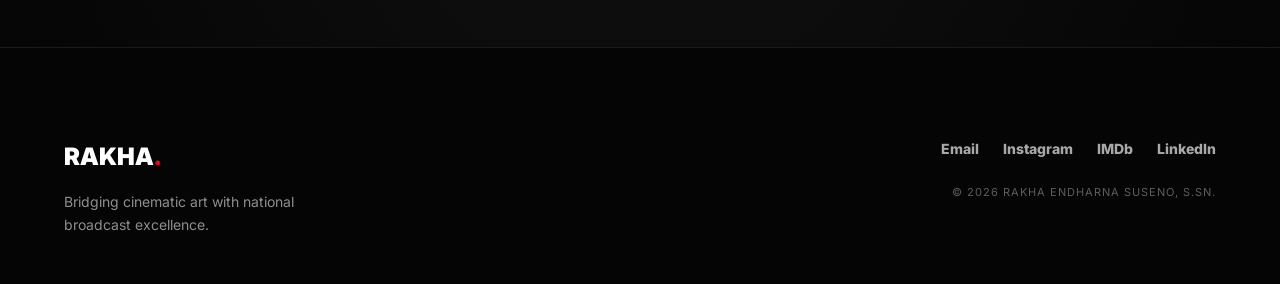
==== commit 5745d372: "Update" ====
--- a/index.html
+++ b/index.html
@@ -1,404 +1,561 @@
 <!DOCTYPE html>
 <html lang="en">
 <head>
-    <!-- SEO BASIC -->
-<title>Rakha Endharna Suseno | Marketing Visual Communication & Virtual Ads Production Specialist at MNC Media | Production Assistant, Editor & Videographer</title>
-
-<meta name="description" content="Rakha Endharna Suseno is a professional videographer and director based in Indonesia, specializing in cinematic storytelling, broadcast production, and commercial video projects. Available for collaboration.">
-
-<meta name="keywords" content="videographer Indonesia, video editor Indonesia, filmmaker portfolio, jasa video shooting, director Indonesia, cinematic video">
-
-<meta name="author" content="Rakha Endharna Suseno">
-<meta name="robots" content="index, follow">
-<meta name="viewport" content="width=device-width, initial-scale=1.0">
-<meta name="google-site-verification" content="xGUsH6h8jeswTNF7TTb0Et55sNN9S74gRBBtE4HjYzU" />
-
-<!-- OPEN GRAPH (WhatsApp, LinkedIn, Facebook preview) -->
-<meta property="og:title" content="Rakha Endharna Suseno | Production Assistant, Editor & Videographer">
-<meta property="og:description" content="Professional videographer & director creating cinematic stories for film, broadcast, and commercial projects. Let's collaborate.">
-<meta property="og:image" content="https://rakhadhansu20.github.io/portfolio/assets/images/preview.jpg">
-<meta property="og:url" content="https://rakhadhansu20.github.io/portfolio/">
-<meta property="og:type" content="website">
-<meta property="og:site_name" content="Rakha Endharna Suseno Portfolio">
-<meta property="og:locale" content="en_US">
-
-<!-- TWITTER CARD -->
-<meta name="twitter:card" content="summary_large_image">
-<meta name="twitter:title" content="Rakha Endharna Suseno Portfolio">
-<meta name="twitter:description" content="Production Assistant, Creative, Editor & Videographer">
-<meta name="twitter:image" content="https://rakhadhansu20.github.io/portfolio/assets/images/preview.jpg">
-
-<!-- STRUCTURED DATA (Google ngerti kamu siapa) -->
-<script type="application/ld+json">
-{
-  "@context": "https://schema.org",
-  "@type": "Person",
-  "name": "Rakha Endharna Suseno",
-  "url": "https://rakhadhansu20.github.io/portfolio/",
-  "jobTitle": "Production Assistant, Creative, Editor & Videographer",
-  "sameAs": [
-    "https://instagram.com/rakhadhansu"
-  ]
-}
-</script>
     <meta charset="UTF-8">
     <meta name="viewport" content="width=device-width, initial-scale=1.0">
-    <title>Rakha Endharna Suseno | Portfolio</title>
-    <link href="https://fonts.googleapis.com/css2?family=Inter:wght@400;700;800;900&display=swap" rel="stylesheet">
-    <link rel="stylesheet" href="https://cdn.jsdelivr.net/npm/swiper@11/swiper-bundle.min.css" />
-    <link rel="stylesheet" href="https://unpkg.com/aos@2.3.1/dist/aos.css" />
+
+    <title>Rakha Endharna Suseno | Production Assistant, Editor & Videographer</title>
+    <meta name="description" content="Rakha Endharna Suseno is a videographer, editor, and broadcast production specialist based in Indonesia, creating cinematic stories for film, broadcast, and commercial projects.">
+    <meta name="keywords" content="videographer Indonesia, video editor Indonesia, filmmaker portfolio, production assistant, broadcast production, virtual ads, cinematic video">
+    <meta name="author" content="Rakha Endharna Suseno">
+    <meta name="robots" content="index, follow">
+    <meta name="google-site-verification" content="xGUsH6h8jeswTNF7TTb0Et55sNN9S74gRBBtE4HjYzU">
+    <link rel="canonical" href="https://rakhadhansu20.github.io/portfolio/">
+
+    <meta property="og:title" content="Rakha Endharna Suseno | Production Assistant, Editor & Videographer">
+    <meta property="og:description" content="Cinematic visual storytelling for film, broadcast, commercial, and social media projects.">
+    <meta property="og:image" content="https://rakhadhansu20.github.io/portfolio/assets/images/preview.jpg">
+    <meta property="og:url" content="https://rakhadhansu20.github.io/portfolio/">
+    <meta property="og:type" content="website">
+    <meta property="og:site_name" content="Rakha Endharna Suseno Portfolio">
+    <meta property="og:locale" content="en_US">
+
+    <meta name="twitter:card" content="summary_large_image">
+    <meta name="twitter:title" content="Rakha Endharna Suseno Portfolio">
+    <meta name="twitter:description" content="Production Assistant, Creative, Editor & Videographer">
+    <meta name="twitter:image" content="https://rakhadhansu20.github.io/portfolio/assets/images/preview.jpg">
+
+    <script type="application/ld+json">
+    {
+      "@context": "https://schema.org",
+      "@type": "Person",
+      "name": "Rakha Endharna Suseno",
+      "url": "https://rakhadhansu20.github.io/portfolio/",
+      "jobTitle": "Marketing Visual Communication & Virtual Ads Production Specialist",
+      "alumniOf": "Institut Seni Indonesia Surakarta",
+      "sameAs": [
+        "https://instagram.com/rakhadhansu",
+        "https://www.imdb.com/name/nm17790816/",
+        "https://www.linkedin.com/in/rakhaendharna/"
+      ]
+    }
+    </script>
+
+    <link rel="preconnect" href="https://fonts.googleapis.com">
+    <link rel="preconnect" href="https://fonts.gstatic.com" crossorigin>
+    <link href="https://fonts.googleapis.com/css2?family=Inter:wght@400;600;700;800;900&display=swap" rel="stylesheet">
+    <link rel="stylesheet" href="https://cdn.jsdelivr.net/npm/swiper@11/swiper-bundle.min.css">
+    <link rel="stylesheet" href="https://unpkg.com/aos@2.3.1/dist/aos.css">
     <link rel="stylesheet" href="style.css">
     <link rel="icon" type="image/png" sizes="32x32" href="assets/images/favicon.png">
     <link rel="icon" type="image/png" sizes="16x16" href="assets/images/favicon.png">
     <link rel="apple-touch-icon" href="assets/images/favicon.png">
 </head>
 <body>
-
-    <div class="cursor"></div>
-    <div class="cursor-follower"></div>
-
-    <nav class="navbar">
+    <div class="cursor" aria-hidden="true"></div>
+    <div class="cursor-follower" aria-hidden="true"></div>
+
+    <nav class="navbar" aria-label="Primary navigation">
         <div class="nav-wrapper">
-            <div class="logo">RAKHA<span>.</span></div>
+            <a href="#" class="logo hover-target" aria-label="Rakha portfolio home">RAKHA<span>.</span></a>
             <div class="nav-links">
                 <a href="#about" class="hover-target">Profile</a>
                 <a href="#work" class="hover-target">Works</a>
                 <a href="#bts" class="hover-target">BTS</a>
                 <a href="#experience" class="hover-target">Experience</a>
+                <a href="#services" class="hover-target">Services</a>
             </div>
         </div>
     </nav>
 
-    <section class="hero">
-        <video autoplay muted loop playsinline class="hero-video">
-            <source src="assets/video/hero-video.mp4" type="video/mp4">
-        </video>
-        <div class="overlay-vignette"></div>
-        <div class="hero-content" data-aos="fade-up">
-            <span class="badge">DIRECTOR • DOP • EDITOR</span>
-            <h1>Rakha<br>Endharna</h1>
-            <p class="hero-hook">Crafting Visual Stories That Feel, Not Just Seen</p>
-            <p class="tagline">Bridging cinematic art with national broadcast excellence.</p>
-        </div>
-    </section>
-
-    <section class="personal-motto" data-aos="fade-up">
-        <div class="container">
-            <div class="motto-wrapper">
+    <main>
+        <section class="hero" aria-label="Hero">
+            <video autoplay muted loop playsinline class="hero-video">
+                <source src="assets/video/hero-video.mp4" type="video/mp4">
+            </video>
+            <div class="overlay-vignette" aria-hidden="true"></div>
+            <div class="hero-content" data-aos="fade-up">
+                <span class="badge">DIRECTOR &bull; DOP &bull; EDITOR</span>
+                <h1>Rakha<br>Endharna</h1>
+                <p class="hero-hook">Crafting Visual Stories That Feel, Not Just Seen</p>
+                <p class="tagline">Bridging cinematic art with national broadcast excellence.</p>
+                <div class="hero-actions">
+                    <a href="#work" class="primary-action hover-target">View Works</a>
+                    <a href="assets/pdf/CV_Rakha_Endharna.pdf" class="secondary-action hover-target" download>Download CV</a>
+                </div>
+            </div>
+        </section>
+
+        <section class="personal-motto" data-aos="fade-up">
+            <div class="container">
                 <p class="motto-label">Personal Philosophy</p>
                 <h2 class="motto-text">"Don't just think you can, but actually think."</h2>
             </div>
-        </div>
-    </section>
-
-    <section id="about" class="profile-section" data-aos="fade-up">
-        <div class="container grid-2">
-            <div class="profile-info">
-                <span class="section-num">01. Profile</span>
-                <h2 class="title-lg">Merging cinematic art with industrial precision.</h2>
-                <p>A Bachelor of Arts (S.Sn) graduate from ISI Surakarta with 7+ years of experience in the creative and television industry, specializing in program concept development, segment content briefs, and managing creative workflows for broadcast production. Experienced in cross-functional collaboration to ensure efficient execution aligned with program formats and industry standards. Also skilled as a Visual Ads & Content Specialist, focusing on visual quality control, broadcast graphics management, and digital content production, with a strong ability to develop creative concepts across platforms and deliver impactful visual storytelling.</p>
-                <div class="edu-card">
-                    <strong>ISI Surakarta</strong>
-                    <span>Bachelor of Arts - Film and Television (2019 - 2025)</span>
-                </div>
-                <a href="assets/pdf/CV_Rakha_Endharna.pdf" class="cv-download hover-target" download>
-                    <span class="icon">↓</span> Download CV
-                </a>
-            </div>
-            <div class="profile-img-wrap">
-                <div class="img-container">
-                    <img src="assets/images/profile-rakha.jpg" alt="Rakha Endharna">
-                </div>
-            </div>
-        </div>
-    </section>
-
-<section class="masterpiece-hero">
-    <div class="m-bg">
-        <div class="m-overlay-dark"></div>
-        <img src="assets/images/bg-tugel.jpg" alt="Tugel">
-        <div class="m-gradient"></div>
-    </div>
-    <div class="m-content" data-aos="fade-right">
-        <span class="m-tag">FILM PROJECT</span>
-        <p class="m-quote">"Awang uwung ing alisku, Madu bronto ing cahyaku"</p>
-        
-        <div class="m-logo-container">
-            <img src="assets/images/logo-tugel.png" alt="Tugel Film Logo" class="m-logo-img">
-        </div>
-
-        <div class="m-info">
-            <span>2025</span>
-            <span>Short Film</span>
-            <span class="status">Director</span>
-        </div>
-
-        <p class="m-desc">A male Marsan dancer in a haunted village, haunted by a mass slaughter, seeks the truth behind his wife's murder, leading him to a dark and violent encounter with the killer during his performance.</p>
-        
-        <button class="btn-play open-trailer hover-target" data-video="assets/video/hero-video.mp4" data-credits="Director: Rakha Endharna">▶ Watch Now</button>
-    </div>
-</section>
-
-    <section id="work" class="portfolio">
-        <div class="container text-center">
-            <span class="section-label" data-aos="fade-up">02. Personal Filmography</span>
-            <h2 class="slider-title" data-aos="fade-up">Featured Stories</h2>
-        </div>
-        
-        <div class="swiper mySwiper" data-aos="zoom-in">
-            <div class="swiper-wrapper">
-                <div class="swiper-slide">
-                    <div class="netflix-card">
-                        <div class="card-bg" style="background-image: url('assets/images/bg-tugel.jpg');"></div>
-                        <div class="card-content">
-                            <img src="assets/images/poster-tugel.jpg" alt="Tugel" class="poster">
-                            <div class="info">
-                                <h3>TUGEL</h3>
-                                <div class="film-meta">
-                                    <span class="f-year">2025</span>
-                                    <span class="f-role">Director</span>
-                                </div>
-                                <p class="synopsis">A male Marsan dancer in a haunted village, haunted by a mass slaughter, seeks the truth behind his wife's murder, leading him to a dark and violent encounter with the killer during his performance.</p>
-                                <a href="javascript:void(0)" class="watch-btn red-btn open-trailer" data-video="assets/video/hero-video.mp4">▶ Watch Trailer</a>
-                            </div>
-                        </div>
-                    </div>
-                </div>
-                <div class="swiper-slide">
-                    <div class="netflix-card">
-                        <div class="card-bg" style="background-image: url('assets/images/bg-mondar.jpg');"></div>
-                        <div class="card-content">
-                            <img src="assets/images/poster-mondar.jpg" alt="Mondar" class="poster">
-                            <div class="info">
-                                <h3>MONDAR MANDIR</h3>
-                                <div class="film-meta"><span class="f-year">2024</span><span class="f-role">DOP</span></div>
-                                <p class="synopsis">Capturing the rhythmic pulse of street life.</p>
-                                <a href="javascript:void(0)" class="watch-btn red-btn open-trailer" data-video="assets/video/trailer-mondar.mp4">▶ Watch Trailer</a>
-                            </div>
-                        </div>
-                    </div>
-                </div>
-                <div class="swiper-slide">
-                    <div class="netflix-card">
-                        <div class="card-bg" style="background-image: url('assets/images/bg-berbagi.jpg');"></div>
-                        <div class="card-content">
-                            <img src="assets/images/poster-berbagi.jpg" alt="Berbagi" class="poster">
-                            <div class="info">
-                                <h3>BERBAGI CERITA</h3>
-                                <div class="film-meta"><span class="f-year">2024</span><span class="f-role">Director</span></div>
-                                <p class="synopsis">A dialogue-driven narrative on unspoken bonds.</p>
-                                <a href="javascript:void(0)" class="watch-btn red-btn open-trailer" data-video="assets/video/trailer-berbagi.mp4">▶ Watch Trailer</a>
-                            </div>
-                        </div>
-                    </div>
-                </div>
-                <div class="swiper-slide">
-                    <div class="netflix-card">
-                        <div class="card-bg" style="background-image: url('assets/images/bg-decision.jpg');"></div>
-                        <div class="card-content">
-                            <img src="assets/images/poster-decision.jpg" alt="Decision" class="poster">
-                            <div class="info">
-                                <h3>DECISION TO STAY?</h3>
-                                <div class="film-meta"><span class="f-year">2024</span><span class="f-role">Assistant Camera</span></div>
-                                <p class="synopsis">Exploring choices in a fleeting moment.</p>
-                                <a href="javascript:void(0)" class="watch-btn red-btn open-trailer" data-video="assets/video/trailer-decision.mp4">▶ Watch Trailer</a>
-                            </div>
-                        </div>
-                    </div>
-                </div>
-                <div class="swiper-slide">
-                    <div class="netflix-card">
-                        <div class="card-bg" style="background-image: url('assets/images/bg-sanitas.jpg');"></div>
-                        <div class="card-content">
-                            <img src="assets/images/poster-sanitas.jpg" alt="Sanitas" class="poster">
-                            <div class="info">
-                                <h3>SANITAS</h3>
-                                <div class="film-meta"><span class="f-year">2022</span><span class="f-role">Film Editor</span></div>
-                                <p class="synopsis">Highlighting sanitation issues and social impact.</p>
-                                <a href="javascript:void(0)" class="watch-btn red-btn open-trailer" data-video="assets/video/trailer-sanitas.mp4">▶ Watch Trailer</a>
-                            </div>
-                        </div>
-                    </div>
-                </div>
-                <div class="swiper-slide">
-                    <div class="netflix-card">
-                        <div class="card-bg" style="background-image: url('assets/images/bg-jalin.jpg');"></div>
-                        <div class="card-content">
-                            <img src="assets/images/poster-jalin.jpg" alt="Jalin" class="poster">
-                            <div class="info">
-                                <h3>JALIN</h3>
-                                <div class="film-meta"><span class="f-year">2020</span><span class="f-role">Assistant Camera</span></div>
-                                <p class="synopsis">A traditional perspective on human relationships.</p>
-                                <a href="javascript:void(0)" class="watch-btn red-btn open-trailer" data-video="assets/video/trailer-jalin.mp4">▶ Watch Trailer</a>
-                            </div>
-                        </div>
-                    </div>
-                </div>
-                <div class="swiper-slide">
-                    <div class="netflix-card">
-                        <div class="card-bg" style="background-image: url('assets/images/bg-getih.jpg');"></div>
-                        <div class="card-content">
-                            <img src="assets/images/poster-getih.jpg" alt="Getih Ireng" class="poster">
-                            <div class="info">
-                                <h3>GETIH IRENG</h3>
-                                <div class="film-meta"><span class="f-year">2025</span><span class="f-role">Dialeg Consultant Osing</span></div>
-                                <p class="synopsis">Rina experiences repeated miscarriages, and a terrifying genie figure resembling an old man appears-known as Getih Ireng, an evil entity that attacks the bloodline.</p>
-                                <a href="javascript:void(0)" class="watch-btn red-btn open-trailer" data-video="assets/video/trailer-getih.mp4">▶ Watch Trailer</a>
-                            </div>
-                        </div>
-                    </div>
-                </div>
-                <div class="swiper-slide">
-                    <div class="netflix-card">
-                        <div class="card-bg" style="background-image: url('assets/images/bg-kafir.jpg');"></div>
-                        <div class="card-content">
-                            <img src="assets/images/poster-kafir.jpg" alt="Kafir Gerbang Sukma" class="poster">
-                            <div class="info">
-                                <h3>KAFIR GERBANG SUKMA</h3>
-                                <div class="film-meta"><span class="f-year">2025</span><span class="f-role">Videographer BTS</span></div>
-                                <p class="synopsis">After surviving a brush with death eight years ago, the terror continues unabated, and once again threatens Sri's family.</p>
-                                <a href="javascript:void(0)" class="watch-btn red-btn open-trailer" data-video="assets/video/trailer-kafir.mp4">▶ Watch Trailer</a>
-                            </div>
-                        </div>
-                    </div>
-                </div>
-            </div>
-            <div class="swiper-button-next"></div>
-            <div class="swiper-button-prev"></div>
-        </div>
-    </section>
-
-    <section id="bts" class="bts-section">
-        <div class="container">
-            <span class="section-num">03. Behind The Scenes</span>
-            <p class="bts-caption">Behind every cinematic frame, there's chaos, craft, and intention.</p>
-            <div class="bts-grid-small">
-                <div class="bts-thumb hover-target"><img src="assets/images/bts/bts18.jpg" alt="BTS 1"></div>
-                <div class="bts-thumb hover-target"><img src="assets/images/bts/bts2.jpg" alt="BTS 2"></div>
-                <div class="bts-thumb hover-target"><img src="assets/images/bts/bts3.jpg" alt="BTS 3"></div>
-                <div class="bts-thumb hover-target"><img src="assets/images/bts/bts4.jpg" alt="BTS 4"></div>
-                <div class="bts-thumb hover-target"><img src="assets/images/bts/bts5.jpg" alt="BTS 5"></div>
-                <div class="bts-thumb hover-target"><img src="assets/images/bts/bts6.jpg" alt="BTS 6"></div>
-                <div class="bts-thumb hover-target"><img src="assets/images/bts/bts11.jpg" alt="BTS 7"></div>
-                <div class="bts-thumb hover-target"><img src="assets/images/bts/bts16.jpg" alt="BTS 8"></div>
-                <div class="bts-thumb hover-target"><img src="assets/images/bts/bts12.jpg" alt="BTS 9"></div>
-                <div class="bts-thumb hover-target"><img src="assets/images/bts/bts19.jpg" alt="BTS 10"></div>
-            </div>
-        </div>
-    </section>
-
-    <section id="experience" class="industry">
-        <div class="container">
-            <span class="section-label">04. Professional Experience</span>
-            
-            <div class="exp-item" data-aos="fade-up">
-                <div class="exp-content-wrapper">
-                    <div class="exp-logo"><img src="assets/images/logos/mnctv.png" alt="MNC TV"></div>
-                    <div class="exp-details">
-                        <div class="exp-header"><h4>MNC TV</h4><span>Feb 2026-Present</span></div>
-                        <p class="role-text">Marketing Visual Communication & Virtual Ads Production Specialist.</p>
-                        <p class="exp-desc">Ensuring high-level production value for national live broadcast content.</p>
-                    </div>
-                </div>
-            </div>
-
-            <div class="exp-item" data-aos="fade-up">
-                <div class="exp-content-wrapper">
-                    <div class="exp-logo"><img src="assets/images/logos/fremantle.png" alt="Fremantle"></div>
-                    <div class="exp-details">
-                        <div class="exp-header"><h4>Fremantle</h4><span>Oct 2025-Jan 2026</span></div>
-                        <p class="role-text">Production Assistant Content</p>
-                        <p class="exp-desc">Contributed to globally recognized television formats.</p>
-                    </div>
-                </div>
-            </div>
-
-            <div class="exp-item" data-aos="fade-up">
-                <div class="exp-content-wrapper">
-                    <div class="exp-logo"><img src="assets/images/logos/hrc.png" alt="HRC Football Academy"></div>
-                    <div class="exp-details">
-                        <div class="exp-header"><h4>HRC FOOTBALL ACADEMY</h4><span>Apr 2025-Sep 2025</span></div>
-                        <p class="role-text">Videographer & Content Creator</p>
-                        <p class="exp-desc">Leading visual storytelling and digital content strategy.</p>
-                    </div>
-                </div>
-            </div>
-
-            <div class="exp-item" data-aos="fade-up">
-                <div class="exp-content-wrapper">
-                    <div class="exp-logo"><img src="assets/images/logos/mon.png" alt="MON Studio"></div>
-                    <div class="exp-details">
-                        <div class="exp-header"><h4>MON STUDIO</h4><span>Jul 2022-Jan 2025</span></div>
-                        <p class="role-text">Director, Videographer & Editor</p>
-                        <p class="exp-desc">Leading visual storytelling and digital content strategy.</p>
-                    </div>
-                </div>
-            </div>
-
-            <div class="exp-item" data-aos="fade-up">
-                <div class="exp-content-wrapper">
-                    <div class="exp-logo"><img src="assets/images/logos/net-tv.png" alt="NET TV"></div>
-                    <div class="exp-details">
-                        <div class="exp-header"><h4>NET TV</h4><span>Aug 2022-Dec 2022</span></div>
-                        <p class="role-text">Production Assistant</p>
-                        <p class="exp-desc">Assisted in creative development for national broadcast content.</p>
-                    </div>
-                </div>
-            </div>
-        </div>
-    </section>
-
-<section id="clients" class="clients-section-dark">
-    <div class="container">
-        <div class="dark-collaboration-content">
-            <span class="section-num">05. Programs</span>
-            <h2 class="dark-title">Television Program & Social Media</h2>
-            <p class="dark-subtitle">Contributed to high-level broadcast, commercial, and creative projects</p>
-            <p class="client-trust">Worked across national broadcast programs & creative productions</p>
-
-            <div class="dark-logo-grid">
-                <div class="dark-logo-item hover-target"><img src="assets/images/programs/superdeal1.png"></div>
-                <div class="dark-logo-item hover-target"><img src="assets/images/programs/86.png"></div>
-                <div class="dark-logo-item hover-target"><img src="assets/images/programs/berkah.png"></div>
-                <div class="dark-logo-item hover-target"><img src="assets/images/programs/mini.png"></div>
-                <div class="dark-logo-item hover-target"><img src="assets/images/programs/siap.png"></div>
-                <div class="dark-logo-item hover-target"><img src="assets/images/programs/superdeal2.png"></div>
-                <div class="dark-logo-item hover-target"><img src="assets/images/programs/tns.png"></div>
-        </div>
-    </div>
-</section>
-
-<section class="cta-section">
-    <div class="container">
-        <h2>Let's Create Something Cinematic</h2>
-        <p>Have a story to tell? Let's bring it to life.</p>
-        <a href="http://wa.me/6283852660673" class="cta-btn">Start a Project</a>
-    </div>
-</section>
+        </section>
+
+        <section id="about" class="profile-section" data-aos="fade-up">
+            <div class="container grid-2">
+                <div class="profile-info">
+                    <span class="section-num">01. Profile</span>
+                    <h2 class="title-lg">Merging cinematic art with industrial precision.</h2>
+                    <p>A Bachelor of Arts (S.Sn) graduate from ISI Surakarta with 7+ years of experience in the creative and television industry, specializing in program concept development, segment content briefs, and managing creative workflows for broadcast production. Experienced in cross-functional collaboration to ensure efficient execution aligned with program formats and industry standards. Also skilled as a Visual Ads & Content Specialist, focusing on visual quality control, broadcast graphics management, and digital content production, with a strong ability to develop creative concepts across platforms and deliver impactful visual storytelling.</p>
+                    <div class="profile-highlights" aria-label="Profile highlights">
+                        <span>Broadcast Production</span>
+                        <span>Film Direction</span>
+                        <span>Video Editing</span>
+                        <span>Virtual Ads</span>
+                    </div>
+                    <div class="edu-card">
+                        <strong>ISI Surakarta</strong>
+                        <span>Bachelor of Arts - Film and Television (2019 - 2025)</span>
+                    </div>
+                    <a href="assets/pdf/CV_Rakha_Endharna.pdf" class="cv-download hover-target" download>
+                        <span class="icon" aria-hidden="true">&#8595;</span> Download CV
+                    </a>
+                </div>
+                <div class="profile-img-wrap">
+                    <div class="img-container">
+                        <img src="assets/images/profile-rakha.jpg" alt="Rakha Endharna Suseno portrait" loading="lazy">
+                    </div>
+                </div>
+            </div>
+        </section>
+
+        <section class="masterpiece-hero" aria-label="Featured film project">
+            <div class="m-bg">
+                <div class="m-overlay-dark" aria-hidden="true"></div>
+                <img src="assets/images/bg-tugel.jpg" alt="Still image from Tugel short film" loading="lazy">
+                <div class="m-gradient" aria-hidden="true"></div>
+            </div>
+            <div class="m-content" data-aos="fade-right">
+                <span class="m-tag">FILM PROJECT</span>
+                <p class="m-quote">"Awang uwung ing alisku, Madu bronto ing cahyaku"</p>
+                <div class="m-logo-container">
+                    <img src="assets/images/logo-tugel.png" alt="Tugel film logo" class="m-logo-img" loading="lazy">
+                </div>
+                <div class="m-info">
+                    <span>2025</span>
+                    <span>Short Film</span>
+                    <span class="status">Director</span>
+                </div>
+                <p class="m-desc">A male Marsan dancer in a haunted village, haunted by a mass slaughter, seeks the truth behind his wife's murder, leading him to a dark and violent encounter with the killer during his performance.</p>
+                <button type="button" class="btn-play open-trailer hover-target" data-video="assets/video/hero-video.mp4">
+                    &#9658; Watch Now
+                </button>
+            </div>
+        </section>
+
+        <section id="work" class="portfolio">
+            <div class="container text-center">
+                <span class="section-label" data-aos="fade-up">02. Personal Filmography</span>
+                <h2 class="slider-title" data-aos="fade-up">Featured Stories</h2>
+            </div>
+
+            <div class="swiper mySwiper" data-aos="zoom-in">
+                <div class="swiper-wrapper">
+                    <div class="swiper-slide">
+                        <article class="netflix-card">
+                            <div class="card-bg" style="background-image: url('assets/images/bg-tugel.jpg');" aria-hidden="true"></div>
+                            <div class="card-content">
+                                <img src="assets/images/poster-tugel.jpg" alt="Tugel film poster" class="poster" loading="lazy">
+                                <div class="info">
+                                    <h3>TUGEL</h3>
+                                    <div class="film-meta">
+                                        <span class="f-year">2025</span>
+                                        <span class="f-role">Director</span>
+                                    </div>
+                                    <p class="synopsis">A male Marsan dancer in a haunted village seeks the truth behind his wife's murder, leading him to a violent encounter during his performance.</p>
+                                    <button type="button" class="watch-btn red-btn open-trailer" data-video="assets/video/hero-video.mp4">&#9658; Watch Trailer</button>
+                                </div>
+                            </div>
+                        </article>
+                    </div>
+
+                    <div class="swiper-slide">
+                        <article class="netflix-card">
+                            <div class="card-bg" style="background-image: url('assets/images/bg-mondar.jpg');" aria-hidden="true"></div>
+                            <div class="card-content">
+                                <img src="assets/images/poster-mondar.jpg" alt="Mondar Mandir film poster" class="poster" loading="lazy">
+                                <div class="info">
+                                    <h3>MONDAR MANDIR</h3>
+                                    <div class="film-meta">
+                                        <span class="f-year">2024</span>
+                                        <span class="f-role">DOP</span>
+                                    </div>
+                                    <p class="synopsis">Capturing the rhythmic pulse of street life through movement, atmosphere, and visual tension.</p>
+                                    <button type="button" class="watch-btn red-btn open-trailer" data-video="assets/video/trailer-mondar.mp4">&#9658; Watch Trailer</button>
+                                </div>
+                            </div>
+                        </article>
+                    </div>
+
+                    <div class="swiper-slide">
+                        <article class="netflix-card">
+                            <div class="card-bg" style="background-image: url('assets/images/bg-berbagi.jpg');" aria-hidden="true"></div>
+                            <div class="card-content">
+                                <img src="assets/images/poster-berbagi.jpg" alt="Berbagi Cerita film poster" class="poster" loading="lazy">
+                                <div class="info">
+                                    <h3>BERBAGI CERITA</h3>
+                                    <div class="film-meta">
+                                        <span class="f-year">2024</span>
+                                        <span class="f-role">Director</span>
+                                    </div>
+                                    <p class="synopsis">A dialogue-driven narrative about memory, distance, and unspoken bonds.</p>
+                                    <button type="button" class="watch-btn red-btn open-trailer" data-video="assets/video/trailer-berbagi.mp4">&#9658; Watch Trailer</button>
+                                </div>
+                            </div>
+                        </article>
+                    </div>
+
+                    <div class="swiper-slide">
+                        <article class="netflix-card">
+                            <div class="card-bg" style="background-image: url('assets/images/bg-decision.jpg');" aria-hidden="true"></div>
+                            <div class="card-content">
+                                <img src="assets/images/poster-decision.jpg" alt="Decision to Stay film poster" class="poster" loading="lazy">
+                                <div class="info">
+                                    <h3>DECISION TO STAY?</h3>
+                                    <div class="film-meta">
+                                        <span class="f-year">2024</span>
+                                        <span class="f-role">Assistant Camera</span>
+                                    </div>
+                                    <p class="synopsis">Exploring choices, hesitation, and emotional weight in a fleeting moment.</p>
+                                    <button type="button" class="watch-btn red-btn open-trailer" data-video="assets/video/trailer-decision.mp4">&#9658; Watch Trailer</button>
+                                </div>
+                            </div>
+                        </article>
+                    </div>
+
+                    <div class="swiper-slide">
+                        <article class="netflix-card">
+                            <div class="card-bg" style="background-image: url('assets/images/bg-sanitas.jpg');" aria-hidden="true"></div>
+                            <div class="card-content">
+                                <img src="assets/images/poster-sanitas.jpg" alt="Sanitas film poster" class="poster" loading="lazy">
+                                <div class="info">
+                                    <h3>SANITAS</h3>
+                                    <div class="film-meta">
+                                        <span class="f-year">2022</span>
+                                        <span class="f-role">Film Editor</span>
+                                    </div>
+                                    <p class="synopsis">Highlighting sanitation issues and social impact through documentary-driven editing.</p>
+                                    <button type="button" class="watch-btn red-btn open-trailer" data-video="assets/video/trailer-sanitas.mp4">&#9658; Watch Trailer</button>
+                                </div>
+                            </div>
+                        </article>
+                    </div>
+
+                    <div class="swiper-slide">
+                        <article class="netflix-card">
+                            <div class="card-bg" style="background-image: url('assets/images/bg-jalin.jpg');" aria-hidden="true"></div>
+                            <div class="card-content">
+                                <img src="assets/images/poster-jalin.jpg" alt="Jalin film poster" class="poster" loading="lazy">
+                                <div class="info">
+                                    <h3>JALIN</h3>
+                                    <div class="film-meta">
+                                        <span class="f-year">2020</span>
+                                        <span class="f-role">Assistant Camera</span>
+                                    </div>
+                                    <p class="synopsis">A traditional perspective on human relationships, ritual, and emotional inheritance.</p>
+                                    <button type="button" class="watch-btn red-btn open-trailer" data-video="assets/video/trailer-jalin.mp4">&#9658; Watch Trailer</button>
+                                </div>
+                            </div>
+                        </article>
+                    </div>
+
+                    <div class="swiper-slide">
+                        <article class="netflix-card">
+                            <div class="card-bg" style="background-image: url('assets/images/bg-getih.jpg');" aria-hidden="true"></div>
+                            <div class="card-content">
+                                <img src="assets/images/poster-getih.jpg" alt="Getih Ireng film poster" class="poster" loading="lazy">
+                                <div class="info">
+                                    <h3>GETIH IRENG</h3>
+                                    <div class="film-meta">
+                                        <span class="f-year">2025</span>
+                                        <span class="f-role">Osing Dialect Consultant</span>
+                                    </div>
+                                    <p class="synopsis">A horror story about bloodline terror, repeated miscarriages, and an evil entity known as Getih Ireng.</p>
+                                    <button type="button" class="watch-btn red-btn open-trailer" data-video="assets/video/trailer-getih.mp4">&#9658; Watch Trailer</button>
+                                </div>
+                            </div>
+                        </article>
+                    </div>
+
+                    <div class="swiper-slide">
+                        <article class="netflix-card">
+                            <div class="card-bg" style="background-image: url('assets/images/bg-kafir.jpg');" aria-hidden="true"></div>
+                            <div class="card-content">
+                                <img src="assets/images/poster-kafir.jpg" alt="Kafir Gerbang Sukma film poster" class="poster" loading="lazy">
+                                <div class="info">
+                                    <h3>KAFIR GERBANG SUKMA</h3>
+                                    <div class="film-meta">
+                                        <span class="f-year">2025</span>
+                                        <span class="f-role">BTS Videographer</span>
+                                    </div>
+                                    <p class="synopsis">A continuation of terror around Sri's family, captured through behind-the-scenes production coverage.</p>
+                                    <button type="button" class="watch-btn red-btn open-trailer" data-video="assets/video/trailer-kafir.mp4">&#9658; Watch Trailer</button>
+                                </div>
+                            </div>
+                        </article>
+                    </div>
+                </div>
+                <div class="swiper-button-next" aria-label="Next project"></div>
+                <div class="swiper-button-prev" aria-label="Previous project"></div>
+            </div>
+        </section>
+
+        <section class="editing-showcase">
+            <div class="container">
+                <span class="section-num">03. Motion & Edits</span>
+                <h2 class="title-lg">Commercial Cuts & Social Content</h2>
+                <div class="reels-wrapper" aria-label="Short-form video reel carousel">
+                    <video src="assets/video/reels/reel1.mp4" autoplay muted loop playsinline aria-label="Short-form reel preview 1"></video>
+                    <video src="assets/video/reels/reel1.mp4" autoplay muted loop playsinline aria-label="Short-form reel preview 2"></video>
+                    <video src="assets/video/reels/reel1.mp4" autoplay muted loop playsinline aria-label="Short-form reel preview 3"></video>
+                    <video src="assets/video/reels/reel1.mp4" autoplay muted loop playsinline aria-label="Short-form reel preview 4"></video>
+                    <video src="assets/video/reels/reel1.mp4" autoplay muted loop playsinline aria-label="Short-form reel preview 5"></video>
+                    <video src="assets/video/reels/reel1.mp4" autoplay muted loop playsinline aria-label="Short-form reel preview 6"></video>
+                    <video src="assets/video/reels/reel1.mp4" autoplay muted loop playsinline aria-label="Short-form reel preview 7"></video>
+                </div>
+
+                <div class="editing-grid">
+                    <article class="editing-card">
+                        <img src="assets/images/thumbnail/edit-thumb1.jpg" alt="Football campaign edit thumbnail" loading="lazy">
+                        <div class="editing-info">
+                            <span>Social Media</span>
+                            <h3>Football Campaign</h3>
+                            <button type="button" class="open-trailer" data-video="assets/video/edit1.mp4">&#9658; Play</button>
+                        </div>
+                    </article>
+
+                    <article class="editing-card">
+                        <img src="assets/images/edit-thumb2.jpg" alt="Short film teaser edit thumbnail" loading="lazy">
+                        <div class="editing-info">
+                            <span>Trailer</span>
+                            <h3>Short Film Teaser</h3>
+                            <button type="button" class="open-trailer" data-video="assets/video/edit2.mp4">&#9658; Play</button>
+                        </div>
+                    </article>
+
+                    <article class="editing-card">
+                        <img src="assets/images/edit-thumb3.jpg" alt="Brand advertisement edit thumbnail" loading="lazy">
+                        <div class="editing-info">
+                            <span>Commercial</span>
+                            <h3>Brand Advertisement</h3>
+                            <button type="button" class="open-trailer" data-video="assets/video/edit3.mp4">&#9658; Play</button>
+                        </div>
+                    </article>
+
+                    <article class="editing-card">
+                        <img src="assets/images/edit-thumb4.jpg" alt="Instagram campaign edit thumbnail" loading="lazy">
+                        <div class="editing-info">
+                            <span>Social Media</span>
+                            <h3>Instagram Campaign</h3>
+                            <button type="button" class="open-trailer" data-video="assets/video/edit4.mp4">&#9658; Play</button>
+                        </div>
+                    </article>
+                </div>
+            </div>
+        </section>
+
+        <section id="bts" class="bts-section">
+            <div class="container">
+                <span class="section-num">04. Behind The Scenes</span>
+                <p class="bts-caption">Behind every cinematic frame, there's chaos, craft, and intention.</p>
+                <div class="bts-grid-small">
+                    <div class="bts-thumb hover-target"><img src="assets/images/bts/bts18.jpg" alt="Behind the scenes production moment 1" loading="lazy"></div>
+                    <div class="bts-thumb hover-target"><img src="assets/images/bts/bts2.jpg" alt="Behind the scenes production moment 2" loading="lazy"></div>
+                    <div class="bts-thumb hover-target"><img src="assets/images/bts/bts3.jpg" alt="Behind the scenes production moment 3" loading="lazy"></div>
+                    <div class="bts-thumb hover-target"><img src="assets/images/bts/bts4.jpg" alt="Behind the scenes production moment 4" loading="lazy"></div>
+                    <div class="bts-thumb hover-target"><img src="assets/images/bts/bts5.jpg" alt="Behind the scenes production moment 5" loading="lazy"></div>
+                    <div class="bts-thumb hover-target"><img src="assets/images/bts/bts6.jpg" alt="Behind the scenes production moment 6" loading="lazy"></div>
+                    <div class="bts-thumb hover-target"><img src="assets/images/bts/bts11.jpg" alt="Behind the scenes production moment 7" loading="lazy"></div>
+                    <div class="bts-thumb hover-target"><img src="assets/images/bts/bts16.jpg" alt="Behind the scenes production moment 8" loading="lazy"></div>
+                    <div class="bts-thumb hover-target"><img src="assets/images/bts/bts12.jpg" alt="Behind the scenes production moment 9" loading="lazy"></div>
+                    <div class="bts-thumb hover-target"><img src="assets/images/bts/bts19.jpg" alt="Behind the scenes production moment 10" loading="lazy"></div>
+                </div>
+            </div>
+        </section>
+
+        <section id="experience" class="industry">
+            <div class="container">
+                <span class="section-label">05. Professional Experience</span>
+
+                <article class="exp-item" data-aos="fade-up">
+                    <div class="exp-content-wrapper">
+                        <div class="exp-logo"><img src="assets/images/logos/mnctv.png" alt="MNC TV logo" loading="lazy"></div>
+                        <div class="exp-details">
+                            <div class="exp-header">
+                                <h3>MNC TV</h3>
+                                <span>Feb 2026 - Present</span>
+                            </div>
+                            <p class="role-text">Marketing Visual Communication & Virtual Ads Production Specialist</p>
+                            <p class="exp-desc">Ensuring high-level production value for national live broadcast content.</p>
+                        </div>
+                    </div>
+                </article>
+
+                <article class="exp-item" data-aos="fade-up">
+                    <div class="exp-content-wrapper">
+                        <div class="exp-logo"><img src="assets/images/logos/fremantle.png" alt="Fremantle logo" loading="lazy"></div>
+                        <div class="exp-details">
+                            <div class="exp-header">
+                                <h3>Fremantle</h3>
+                                <span>Oct 2025 - Jan 2026</span>
+                            </div>
+                            <p class="role-text">Production Assistant Content</p>
+                            <p class="exp-desc">Contributed to globally recognized television formats.</p>
+                        </div>
+                    </div>
+                </article>
+
+                <article class="exp-item" data-aos="fade-up">
+                    <div class="exp-content-wrapper">
+                        <div class="exp-logo"><img src="assets/images/logos/hrc.png" alt="HRC Football Academy logo" loading="lazy"></div>
+                        <div class="exp-details">
+                            <div class="exp-header">
+                                <h3>HRC Football Academy</h3>
+                                <span>Apr 2025 - Sep 2025</span>
+                            </div>
+                            <p class="role-text">Videographer & Content Creator</p>
+                            <p class="exp-desc">Led visual storytelling and digital content production for football media.</p>
+                        </div>
+                    </div>
+                </article>
+
+                <article class="exp-item" data-aos="fade-up">
+                    <div class="exp-content-wrapper">
+                        <div class="exp-logo"><img src="assets/images/logos/mon.png" alt="MON Studio logo" loading="lazy"></div>
+                        <div class="exp-details">
+                            <div class="exp-header">
+                                <h3>MON Studio</h3>
+                                <span>Jul 2022 - Jan 2025</span>
+                            </div>
+                            <p class="role-text">Director, Videographer & Editor</p>
+                            <p class="exp-desc">Developed visual concepts, handled production, and delivered edited content.</p>
+                        </div>
+                    </div>
+                </article>
+
+                <article class="exp-item" data-aos="fade-up">
+                    <div class="exp-content-wrapper">
+                        <div class="exp-logo"><img src="assets/images/logos/net-tv.png" alt="NET TV logo" loading="lazy"></div>
+                        <div class="exp-details">
+                            <div class="exp-header">
+                                <h3>NET TV</h3>
+                                <span>Aug 2022 - Dec 2022</span>
+                            </div>
+                            <p class="role-text">Production Assistant</p>
+                            <p class="exp-desc">Assisted in creative development for national broadcast content.</p>
+                        </div>
+                    </div>
+                </article>
+            </div>
+        </section>
+
+        <section id="clients" class="clients-section-dark">
+            <div class="container">
+                <div class="dark-collaboration-content">
+                    <span class="section-num">06. Programs</span>
+                    <h2 class="dark-title">Television Program & Social Media</h2>
+                    <p class="dark-subtitle">Contributed to high-level broadcast, commercial, and creative projects.</p>
+                    <p class="client-trust">Worked across national broadcast programs & creative productions</p>
+
+                    <div class="dark-logo-grid">
+                        <div class="dark-logo-item hover-target"><img src="assets/images/programs/superdeal1.png" alt="Super Deal program logo" loading="lazy"></div>
+                        <div class="dark-logo-item hover-target"><img src="assets/images/programs/86.png" alt="86 program logo" loading="lazy"></div>
+                        <div class="dark-logo-item hover-target"><img src="assets/images/programs/berkah.png" alt="Berkah program logo" loading="lazy"></div>
+                        <div class="dark-logo-item hover-target"><img src="assets/images/programs/mini.png" alt="Mini program logo" loading="lazy"></div>
+                        <div class="dark-logo-item hover-target"><img src="assets/images/programs/siap.png" alt="Siap program logo" loading="lazy"></div>
+                        <div class="dark-logo-item hover-target"><img src="assets/images/programs/superdeal2.png" alt="Super Deal second program logo" loading="lazy"></div>
+                        <div class="dark-logo-item hover-target"><img src="assets/images/programs/tns.png" alt="TNS program logo" loading="lazy"></div>
+                    </div>
+                </div>
+            </div>
+        </section>
+
+        <section id="services" class="services-section">
+            <div class="container">
+                <span class="section-num">07. Services</span>
+                <h2 class="title-lg">Production support from concept to final delivery.</h2>
+                <div class="services-grid">
+                    <article class="service-card">
+                        <span>01</span>
+                        <h3>Videography</h3>
+                        <p>Camera operation, BTS coverage, social content, event visuals, and production documentation.</p>
+                    </article>
+                    <article class="service-card">
+                        <span>02</span>
+                        <h3>Editing & Motion</h3>
+                        <p>Trailer cuts, reels, commercial edits, broadcast packages, and platform-ready social content.</p>
+                    </article>
+                    <article class="service-card">
+                        <span>03</span>
+                        <h3>Broadcast Production</h3>
+                        <p>Program support, creative briefs, visual QC, graphic management, and live production workflow.</p>
+                    </article>
+                    <article class="service-card">
+                        <span>04</span>
+                        <h3>Creative Direction</h3>
+                        <p>Visual concept development, storytelling structure, mood references, and production planning.</p>
+                    </article>
+                </div>
+            </div>
+        </section>
+
+        <section class="tools-section">
+            <div class="container tools-layout">
+                <div>
+                    <span class="section-num">08. Tools & Workflow</span>
+                    <h2 class="title-lg">Built for fast-moving creative production.</h2>
+                </div>
+                <div class="tools-list" aria-label="Tools and workflow skills">
+                    <span>Adobe Premiere Pro</span>
+                    <span>After Effects</span>
+                    <span>DaVinci Resolve</span>
+                    <span>Broadcast QC</span>
+                    <span>Camera Workflow</span>
+                    <span>Social Media Delivery</span>
+                    <span>Virtual Ads</span>
+                    <span>Creative Briefing</span>
+                </div>
+            </div>
+        </section>
+
+        <section id="contact" class="cta-section">
+            <div class="container">
+                <h2>Let's Create Something Cinematic</h2>
+                <p>Have a story to tell? Let's bring it to life.</p>
+                <div class="cta-actions">
+                    <a href="https://wa.me/6283852660673" class="cta-btn hover-target" target="_blank" rel="noopener">Start a Project</a>
+                    <a href="mailto:rakhaesendharna1@gmail.com" class="cta-link hover-target">Email Me</a>
+                </div>
+            </div>
+        </section>
+    </main>
 
     <footer class="footer">
         <div class="container footer-grid">
             <div class="footer-left">
-                <div class="logo">RAKHA<span>.</span></div>
+                <a href="#" class="logo hover-target" aria-label="Rakha portfolio home">RAKHA<span>.</span></a>
                 <p>Bridging cinematic art with national broadcast excellence.</p>
             </div>
             <div class="footer-right">
                 <div class="social-links">
                     <a href="mailto:rakhaesendharna1@gmail.com" class="hover-target">Email</a>
-                    <a href="https://instagram.com/rakhadhansu" target="_blank" class="hover-target">Instagram</a>
-                    <a href="https://www.imdb.com/name/nm17790816/?ref_=ext_shr_lnk" target="_blank" class="hover-target">IMDb</a>
-                    <a href="https://www.linkedin.com/in/rakhaendharna/" target="_blank" class="hover-target">LinkedIn</a>
-                </div>
-                <p class="copyright">© 2026 Rakha Endharna Suseno, S.Sn.</p>
+                    <a href="https://instagram.com/rakhadhansu" target="_blank" rel="noopener" class="hover-target">Instagram</a>
+                    <a href="https://www.imdb.com/name/nm17790816/?ref_=ext_shr_lnk" target="_blank" rel="noopener" class="hover-target">IMDb</a>
+                    <a href="https://www.linkedin.com/in/rakhaendharna/" target="_blank" rel="noopener" class="hover-target">LinkedIn</a>
+                </div>
+                <p class="copyright">&copy; 2026 Rakha Endharna Suseno, S.Sn.</p>
             </div>
         </div>
     </footer>
 
-    <div id="videoModal" class="modal-overlay">
+    <div id="videoModal" class="modal-overlay" role="dialog" aria-modal="true" aria-hidden="true" aria-label="Video player">
         <div class="modal-content">
-            <span class="close-modal">&times;</span>
-            <video id="trailerVideo" controls>
+            <button type="button" class="close-modal hover-target" aria-label="Close video">&times;</button>
+            <video id="trailerVideo" controls playsinline>
                 <source src="" type="video/mp4">
+                Your browser does not support the video tag.
             </video>
         </div>
     </div>
@@ -407,66 +564,122 @@
     <script src="https://unpkg.com/aos@2.3.1/dist/aos.js"></script>
     <script>
         document.addEventListener('DOMContentLoaded', () => {
-            AOS.init({ duration: 1000, once: true });
-            
-        // Swiper
-        const swiper = new Swiper(".mySwiper", {
-            slidesPerView: "auto", centeredSlides: true, spaceBetween: 50, loop: true, grabCursor: true,
-            navigation: { nextEl: ".swiper-button-next", prevEl: ".swiper-button-prev" }
-        });
+            if (window.AOS) {
+                AOS.init({ duration: 900, once: true, offset: 80 });
+            }
+
+            if (window.Swiper) {
+                new Swiper('.mySwiper', {
+                    slidesPerView: 'auto',
+                    centeredSlides: true,
+                    spaceBetween: 40,
+                    loop: true,
+                    grabCursor: true,
+                    navigation: {
+                        nextEl: '.swiper-button-next',
+                        prevEl: '.swiper-button-prev'
+                    },
+                    breakpoints: {
+                        0: { spaceBetween: 18 },
+                        768: { spaceBetween: 40 },
+                        1024: { spaceBetween: 50 }
+                    }
+                });
+            }
 
             const cursor = document.querySelector('.cursor');
             const follower = document.querySelector('.cursor-follower');
-            document.addEventListener('mousemove', (e) => {
-                cursor.style.transform = `translate3d(${e.clientX}px, ${e.clientY}px, 0)`;
-                follower.style.transform = `translate3d(${e.clientX}px, ${e.clientY}px, 0)`;
+            const canUseCustomCursor = window.matchMedia('(hover: hover) and (pointer: fine)').matches;
+
+            if (cursor && follower && canUseCustomCursor) {
+                document.body.classList.add('custom-cursor-enabled');
+                document.addEventListener('mousemove', (event) => {
+                    cursor.style.transform = `translate3d(${event.clientX}px, ${event.clientY}px, 0)`;
+                    follower.style.transform = `translate3d(${event.clientX}px, ${event.clientY}px, 0)`;
+                });
+
+                document.querySelectorAll('.hover-target, a, button').forEach((element) => {
+                    element.addEventListener('mouseenter', () => cursor.classList.add('expand'));
+                    element.addEventListener('mouseleave', () => cursor.classList.remove('expand'));
+                });
+            }
+
+            const reelsSlider = document.querySelector('.reels-wrapper');
+            if (reelsSlider) {
+                let isDown = false;
+                let startX = 0;
+                let scrollLeft = 0;
+
+                reelsSlider.addEventListener('mousedown', (event) => {
+                    isDown = true;
+                    reelsSlider.classList.add('is-dragging');
+                    startX = event.pageX - reelsSlider.offsetLeft;
+                    scrollLeft = reelsSlider.scrollLeft;
+                });
+
+                reelsSlider.addEventListener('mouseleave', () => {
+                    isDown = false;
+                    reelsSlider.classList.remove('is-dragging');
+                });
+
+                reelsSlider.addEventListener('mouseup', () => {
+                    isDown = false;
+                    reelsSlider.classList.remove('is-dragging');
+                });
+
+                reelsSlider.addEventListener('mousemove', (event) => {
+                    if (!isDown) return;
+                    event.preventDefault();
+                    const x = event.pageX - reelsSlider.offsetLeft;
+                    const walk = (x - startX) * 2;
+                    reelsSlider.scrollLeft = scrollLeft - walk;
+                });
+            }
+
+            const modal = document.getElementById('videoModal');
+            const trailerVideo = document.getElementById('trailerVideo');
+            const closeBtn = document.querySelector('.close-modal');
+            const videoSource = trailerVideo ? trailerVideo.querySelector('source') : null;
+
+            const openModal = (videoSrc) => {
+                if (!modal || !trailerVideo || !videoSource || !videoSrc) return;
+                videoSource.src = videoSrc;
+                trailerVideo.load();
+                modal.classList.add('active');
+                modal.setAttribute('aria-hidden', 'false');
+                trailerVideo.play().catch(() => {});
+            };
+
+            const closeModal = () => {
+                if (!modal || !trailerVideo || !videoSource) return;
+                modal.classList.remove('active');
+                modal.setAttribute('aria-hidden', 'true');
+                trailerVideo.pause();
+                trailerVideo.currentTime = 0;
+                videoSource.removeAttribute('src');
+                trailerVideo.load();
+            };
+
+            document.querySelectorAll('.open-trailer').forEach((button) => {
+                button.addEventListener('click', () => openModal(button.dataset.video));
             });
 
-            document.querySelectorAll('.hover-target, a, button').forEach(el => {
-                el.onmouseenter = () => cursor.classList.add('expand');
-                el.onmouseleave = () => cursor.classList.remove('expand');
-            });
-
-            const modal = document.getElementById("videoModal");
-            const player = document.getElementById("player");
-            document.querySelectorAll(".open-trailer").forEach(btn => {
-                btn.onclick = () => {
-                    player.src = btn.dataset.video;
-                    document.querySelector(".credits").innerText = btn.dataset.credits;
-                    modal.classList.add("active");
-                    player.play();
+            if (closeBtn) {
+                closeBtn.addEventListener('click', closeModal);
+            }
+
+            if (modal) {
+                modal.addEventListener('click', (event) => {
+                    if (event.target === modal) closeModal();
+                });
+            }
+
+            document.addEventListener('keydown', (event) => {
+                if (event.key === 'Escape' && modal && modal.classList.contains('active')) {
+                    closeModal();
                 }
             });
-            document.querySelector(".close-btn").onclick = () => {
-                modal.classList.remove("active");
-                player.pause();
-            };
         });
-
-        // Modal Logic
-        const modal = document.getElementById("videoModal");
-        const trailerVideo = document.getElementById("trailerVideo");
-        const closeBtn = document.querySelector(".close-modal");
-        const triggerBtns = document.querySelectorAll(".open-trailer");
-
-        triggerBtns.forEach(btn => {
-            btn.addEventListener("click", function() {
-                const videoSrc = this.getAttribute("data-video");
-                trailerVideo.querySelector("source").src = videoSrc;
-                trailerVideo.load();
-                modal.classList.add("active");
-                trailerVideo.play();
-            });
-        });
-
-        const closeModal = () => {
-            modal.classList.remove("active");
-            trailerVideo.pause();
-        };
-
-        closeBtn.addEventListener("click", closeModal);
-        modal.addEventListener("click", (e) => { if(e.target === modal) closeModal(); });
-
     </script>
 </body>
-</html>+</html>
--- a/style.css
+++ b/style.css
@@ -1,118 +1,475 @@
-/* --- RESET & BASE --- */
-* { margin: 0; padding: 0; box-sizing: border-box; cursor: none !important; }
-body { background: #050505; color: #fff; font-family: 'Inter', sans-serif; overflow-x: hidden; line-height: 1.6; }
-.container { max-width: 1400px; margin: 0 auto; padding: 0 5%; }
-.grid-2 { display: grid; grid-template-columns: 1fr 1fr; gap: 80px; align-items: center; }
-
-/* --- CUSTOM CURSOR (HIGHEST PRIORITY) --- */
-.cursor { 
-    width: 8px; 
-    height: 8px; 
-    background: #e50914; 
-    border-radius: 50%; 
-    position: fixed; 
-    top: 0; 
-    left: 0; 
-    pointer-events: none; 
-    z-index: 999999; /* Di atas segalanya termasuk modal video */
-}
-
-.cursor-follower { 
-    width: 35px; 
-    height: 35px; 
-    border: 1px solid rgba(229, 9, 20, 0.4); 
-    border-radius: 50%; 
-    position: fixed; 
-    top: 0; 
-    left: 0; 
-    pointer-events: none; 
-    z-index: 999998; 
-    transition: transform 0.15s cubic-bezier(0.23, 1, 0.32, 1);
-}
-
-/* --- NAVIGATION --- */
-.navbar { position: fixed; top: 0; width: 100%; z-index: 1000; padding: 30px 0; background: linear-gradient(to bottom, #050505, transparent); }
-.nav-wrapper { display: flex; justify-content: space-between; align-items: center; padding: 0 5%; }
-.logo { font-size: 24px; font-weight: 900; letter-spacing: -1px; }
-.logo span { color: #e50914; }
-.nav-links a { color: #fff; text-decoration: none; margin-left: 35px; font-size: 11px; font-weight: 700; text-transform: uppercase; letter-spacing: 2px; opacity: 0.6; transition: 0.3s; }
-.nav-links a:hover { opacity: 1; color: #e50914; }
-
-/* --- HERO --- */
-.hero { height: 100vh; position: relative; display: flex; align-items: center; justify-content: center; text-align: center; }
-.hero-video { position: absolute; inset: 0; width: 100%; height: 100%; object-fit: cover; opacity: 0.4; }
-.overlay-vignette { position: absolute; inset: 0; background: radial-gradient(circle, transparent 20%, #050505 100%); }
-.hero-content { position: relative; z-index: 2; }
-.badge { background: #e50914; padding: 5px 15px; font-size: 10px; font-weight: 900; letter-spacing: 2px; border-radius: 2px; }
-.hero h1 { font-size: clamp(60px, 12vw, 130px); font-weight: 900; line-height: 0.8; margin: 25px 0; text-transform: uppercase; letter-spacing: -6px; }
-.tagline { font-size: 1.2rem; opacity: 0.8; max-width: 600px; margin: 0 auto; }
-
-/* --- PROFILE --- */
-.profile-section { padding: 150px 0; }
-.section-num { color: #e50914; font-weight: 900; font-size: 16px; display: block; margin-bottom: 10px; text-transform: uppercase; letter-spacing: 2px; }
-.title-lg { font-size: 44px; font-weight: 800; line-height: 1.1; margin-bottom: 25px; letter-spacing: -2px; }
-.edu-card { margin: 30px 0; border-left: 3px solid #e50914; padding-left: 20px; }
-.cv-download { display: inline-block; color: #e50914; text-decoration: none; font-weight: 800; font-size: 14px; margin-top: 20px; }
-.img-container { aspect-ratio: 3/4; border-radius: 12px; overflow: hidden; filter: grayscale(100%); border: 1px solid #222; }
-.img-container img { width: 100%; height: 100%; object-fit: cover; }
-
-/* --- PERSONAL MOTTO --- */
-.personal-motto { 
-    padding: 120px 0; 
-    background: #050505; 
-    text-align: center; 
-    border-bottom: 1px solid #111; 
-}
-
-.motto-label { 
-    font-size: 10px; 
-    text-transform: uppercase; 
-    letter-spacing: 6px; 
-    color: #e50914; 
-    margin-bottom: 20px; 
-    font-weight: 800; 
-}
-
-.motto-text { 
-    font-size: clamp(24px, 4vw, 42px); 
-    font-weight: 800; 
-    font-style: italic; 
-    color: #fff; 
-    line-height: 1.2; 
-    max-width: 900px; 
-    margin: 0 auto; 
-}
-
-/* --- MASTERPIECE (TUGEL) --- */
-.masterpiece-hero { position: relative; height: 100vh; display: flex; align-items: center; background: #000; overflow: hidden; }
-.m-bg { position: absolute; inset: 0; }
-.m-bg img { width: 100%; height: 100%; object-fit: cover; opacity: 0.6; }
-.m-gradient { position: absolute; inset: 0; background: linear-gradient(90deg, #050505 35%, transparent 100%); }
-.m-content { position: relative; z-index: 2; padding-left: 5%; max-width: 900px; }
-.m-tag { color: #e50914; font-weight: 900; font-size: 12px; letter-spacing: 3px; }
-.m-quote { font-style: italic; opacity: 0.7; margin: 10px 0; }
-.m-info {
-    display: flex;
-    gap: 5px;
-    font-weight: 700;
-    margin-bottom: 25px;
-    align-items: center;
-    color: #fff;
-}
-.rating { color: #46d369; }
-.status { background: rgba(70, 211, 105, 0.2); color: #46d369; padding: 2px 5px; font-size: 10px; border-radius: 3px; text-transform: uppercase; }
-.m-desc {
-    color: #ccc;
-    font-size: 1.1rem;
-    max-width: 550px; /* Supaya teks tidak terlalu melebar ke kanan */
-    margin-bottom: 35px;
+:root {
+    --bg: #050505;
+    --bg-soft: #0b0b0b;
+    --surface: #111;
+    --surface-2: #171717;
+    --text: #fff;
+    --muted: #aaa;
+    --muted-2: #777;
+    --line: rgba(255, 255, 255, 0.08);
+    --red: #e50914;
+    --red-bright: #f40a16;
+    --green: #46d369;
+    --container: 1400px;
+}
+
+* {
+    margin: 0;
+    padding: 0;
+    box-sizing: border-box;
+}
+
+html {
+    scroll-behavior: smooth;
+}
+
+body {
+    background: var(--bg);
+    color: var(--text);
+    font-family: 'Inter', sans-serif;
+    overflow-x: hidden;
     line-height: 1.6;
 }
-.btn-play { background: #e50914; border: none; color: #fff; padding: 16px 35px; font-weight: 900; border-radius: 4px; transition: 0.3s; }
-.btn-play:hover { transform: scale(1.05); background: #f40a16; }
+
+img,
+video {
+    max-width: 100%;
+}
+
+button,
+a {
+    font: inherit;
+}
+
+button {
+    border: 0;
+}
+
+a {
+    color: inherit;
+}
+
+.container {
+    max-width: var(--container);
+    margin: 0 auto;
+    padding: 0 5%;
+}
+
+.grid-2 {
+    display: grid;
+    grid-template-columns: minmax(0, 1fr) minmax(300px, 0.8fr);
+    gap: 80px;
+    align-items: center;
+}
+
+.text-center {
+    text-align: center;
+}
+
+.section-num,
+.section-label {
+    color: var(--red);
+    font-weight: 900;
+    font-size: 14px;
+    display: block;
+    margin-bottom: 12px;
+    text-transform: uppercase;
+    letter-spacing: 2px;
+}
+
+.title-lg {
+    font-size: clamp(32px, 5vw, 52px);
+    font-weight: 900;
+    line-height: 1.05;
+    margin-bottom: 24px;
+    letter-spacing: 0;
+}
+
+.cursor,
+.cursor-follower {
+    display: none;
+}
+
+@media (hover: hover) and (pointer: fine) {
+    .custom-cursor-enabled .cursor {
+        display: block;
+        width: 8px;
+        height: 8px;
+        background: var(--red);
+        border-radius: 50%;
+        position: fixed;
+        top: -4px;
+        left: -4px;
+        pointer-events: none;
+        z-index: 999999;
+        transition: width 0.2s ease, height 0.2s ease, opacity 0.2s ease;
+    }
+
+    .custom-cursor-enabled .cursor.expand {
+        width: 20px;
+        height: 20px;
+        opacity: 0.75;
+    }
+
+    .custom-cursor-enabled .cursor-follower {
+        display: block;
+        width: 35px;
+        height: 35px;
+        border: 1px solid rgba(229, 9, 20, 0.4);
+        border-radius: 50%;
+        position: fixed;
+        top: -17px;
+        left: -17px;
+        pointer-events: none;
+        z-index: 999998;
+        transition: transform 0.15s cubic-bezier(0.23, 1, 0.32, 1);
+    }
+}
+
+.navbar {
+    position: fixed;
+    top: 0;
+    width: 100%;
+    z-index: 1000;
+    padding: 26px 0;
+    background: linear-gradient(to bottom, rgba(5, 5, 5, 0.96), rgba(5, 5, 5, 0));
+}
+
+.nav-wrapper {
+    display: flex;
+    justify-content: space-between;
+    align-items: center;
+    gap: 24px;
+    padding: 0 5%;
+}
+
+.logo {
+    display: inline-flex;
+    align-items: center;
+    text-decoration: none;
+    font-size: 24px;
+    font-weight: 900;
+    letter-spacing: 0;
+    white-space: nowrap;
+}
+
+.logo span {
+    color: var(--red);
+}
+
+.nav-links {
+    display: flex;
+    align-items: center;
+    gap: 34px;
+}
+
+.nav-links a {
+    color: var(--text);
+    text-decoration: none;
+    font-size: 11px;
+    font-weight: 800;
+    text-transform: uppercase;
+    letter-spacing: 2px;
+    opacity: 0.65;
+    transition: color 0.3s ease, opacity 0.3s ease;
+}
+
+.nav-links a:hover,
+.nav-links a:focus-visible {
+    opacity: 1;
+    color: var(--red);
+}
+
+.hero {
+    min-height: 100vh;
+    position: relative;
+    display: flex;
+    align-items: center;
+    justify-content: center;
+    text-align: center;
+    padding: 120px 5% 80px;
+    overflow: hidden;
+}
+
+.hero-video {
+    position: absolute;
+    inset: 0;
+    width: 100%;
+    height: 100%;
+    object-fit: cover;
+    opacity: 0.42;
+}
+
+.overlay-vignette {
+    position: absolute;
+    inset: 0;
+    background:
+        linear-gradient(to bottom, rgba(5, 5, 5, 0.2), rgba(5, 5, 5, 0.7)),
+        radial-gradient(circle, transparent 20%, var(--bg) 100%);
+}
+
+.hero-content {
+    position: relative;
+    z-index: 2;
+    max-width: 980px;
+}
+
+.badge {
+    display: inline-flex;
+    align-items: center;
+    background: var(--red);
+    padding: 6px 16px;
+    font-size: 10px;
+    font-weight: 900;
+    letter-spacing: 2px;
+    border-radius: 4px;
+}
+
+.hero h1 {
+    font-size: clamp(60px, 12vw, 132px);
+    font-weight: 900;
+    line-height: 0.86;
+    margin: 28px 0 22px;
+    text-transform: uppercase;
+    letter-spacing: 0;
+}
+
+.hero-hook {
+    font-size: clamp(14px, 2vw, 18px);
+    letter-spacing: 2px;
+    opacity: 0.8;
+}
+
+.tagline {
+    font-size: 1.15rem;
+    opacity: 0.82;
+    max-width: 620px;
+    margin: 10px auto 0;
+}
+
+.hero-actions,
+.cta-actions {
+    display: flex;
+    justify-content: center;
+    align-items: center;
+    gap: 14px;
+    flex-wrap: wrap;
+    margin-top: 34px;
+}
+
+.primary-action,
+.secondary-action,
+.cta-btn,
+.cta-link {
+    display: inline-flex;
+    align-items: center;
+    justify-content: center;
+    min-height: 46px;
+    padding: 12px 24px;
+    border-radius: 6px;
+    text-decoration: none;
+    font-weight: 900;
+    font-size: 13px;
+    text-transform: uppercase;
+    letter-spacing: 1px;
+    transition: transform 0.3s ease, background 0.3s ease, color 0.3s ease, border-color 0.3s ease;
+}
+
+.primary-action,
+.cta-btn {
+    background: var(--red);
+    color: var(--text);
+}
+
+.secondary-action,
+.cta-link {
+    border: 1px solid var(--line);
+    color: var(--text);
+    background: rgba(255, 255, 255, 0.04);
+}
+
+.primary-action:hover,
+.secondary-action:hover,
+.cta-btn:hover,
+.cta-link:hover {
+    transform: translateY(-3px);
+}
+
+.primary-action:hover,
+.cta-btn:hover {
+    background: var(--text);
+    color: #000;
+}
+
+.secondary-action:hover,
+.cta-link:hover {
+    border-color: rgba(229, 9, 20, 0.5);
+    color: var(--red);
+}
+
+.personal-motto {
+    padding: 110px 0;
+    text-align: center;
+    border-bottom: 1px solid #111;
+}
+
+.motto-label {
+    font-size: 10px;
+    text-transform: uppercase;
+    letter-spacing: 6px;
+    color: var(--red);
+    margin-bottom: 20px;
+    font-weight: 800;
+}
+
+.motto-text {
+    font-size: clamp(24px, 4vw, 42px);
+    font-weight: 800;
+    font-style: italic;
+    line-height: 1.2;
+    max-width: 900px;
+    margin: 0 auto;
+}
+
+.profile-section,
+.industry,
+.services-section,
+.tools-section {
+    padding: 140px 0;
+}
+
+.profile-info p,
+.exp-desc,
+.service-card p {
+    color: #c7c7c7;
+}
+
+.profile-highlights {
+    display: flex;
+    flex-wrap: wrap;
+    gap: 10px;
+    margin-top: 26px;
+}
+
+.profile-highlights span,
+.tools-list span {
+    border: 1px solid var(--line);
+    background: rgba(255, 255, 255, 0.03);
+    color: #ddd;
+    border-radius: 999px;
+    padding: 8px 13px;
+    font-size: 12px;
+    font-weight: 800;
+}
+
+.edu-card {
+    margin: 32px 0;
+    border-left: 3px solid var(--red);
+    padding-left: 20px;
+}
+
+.edu-card strong,
+.edu-card span {
+    display: block;
+}
+
+.edu-card span {
+    color: var(--muted);
+    font-size: 14px;
+    margin-top: 2px;
+}
+
+.cv-download {
+    display: inline-flex;
+    align-items: center;
+    gap: 8px;
+    color: var(--red);
+    text-decoration: none;
+    font-weight: 900;
+    font-size: 14px;
+    margin-top: 6px;
+}
+
+.img-container {
+    aspect-ratio: 3 / 4;
+    border-radius: 8px;
+    overflow: hidden;
+    filter: grayscale(100%);
+    border: 1px solid #222;
+}
+
+.img-container img {
+    width: 100%;
+    height: 100%;
+    object-fit: cover;
+}
+
+.masterpiece-hero {
+    position: relative;
+    min-height: 100vh;
+    display: flex;
+    align-items: center;
+    background: #000;
+    overflow: hidden;
+    padding: 110px 0;
+}
+
+.m-bg {
+    position: absolute;
+    inset: 0;
+}
+
+.m-bg img {
+    width: 100%;
+    height: 100%;
+    object-fit: cover;
+    opacity: 0.62;
+    transition: transform 6s ease;
+}
+
+.masterpiece-hero:hover .m-bg img {
+    transform: scale(1.04);
+}
+
+.m-overlay-dark,
+.m-gradient {
+    position: absolute;
+    inset: 0;
+}
+
+.m-overlay-dark {
+    background: linear-gradient(90deg, #000 40%, transparent 100%);
+    opacity: 0.6;
+}
+
+.m-gradient {
+    background: linear-gradient(90deg, var(--bg) 32%, rgba(5, 5, 5, 0.25) 100%);
+}
+
+.m-content {
+    position: relative;
+    z-index: 2;
+    padding-left: 5%;
+    padding-right: 5%;
+    max-width: 900px;
+}
+
+.m-tag {
+    color: var(--red);
+    font-weight: 900;
+    font-size: 12px;
+    letter-spacing: 3px;
+}
+
+.m-quote {
+    font-style: italic;
+    opacity: 0.78;
+    margin: 12px 0;
+}
+
 .m-logo-container {
-    margin: 10px 0 10px -10px; /* Jarak pas agar sejajar dengan info di bawahnya */
-    max-width: 400px; /* Batas lebar agar seimbang dengan sinopsis */
+    margin: 10px 0 12px;
+    max-width: 400px;
 }
 
 .m-logo-img {
@@ -120,230 +477,400 @@
     height: auto;
     display: block;
     object-fit: contain;
-    /* Memberikan efek glow tipis agar logo terlihat "pop" di atas video/gambar gelap */
-    filter: drop-shadow(0 0 10px rgba(229, 9, 20, 0.3)); 
-}
-
-/* Penyesuaian Mobile */
-@media (max-width: 768px) {
-    .m-logo-container {
-        max-width: 300px;
-        margin: 10px auto 20px;
-    }
-    .m-desc {
-        font-size: 0.95rem;
-        margin: 0 auto 30px;
-    }
-}
-
-/* --- PORTFOLIO SLIDER --- */
-.portfolio { padding: 120px 0; background: #050505; }
-
-.slider-title { 
-    font-size: clamp(30px, 5vw, 50px); 
-    margin-bottom: 60px; 
-    font-weight: 800; 
-    text-transform: uppercase; 
-}
-
-.mySwiper { width: 100%; padding: 50px 0 !important; }
-
-.swiper-slide { 
-    width: auto !important; 
-    transition: 0.5s; 
-    opacity: 0.3; 
-    transform: scale(0.85); 
-}
-
-.swiper-slide-active { 
-    opacity: 1; 
-    transform: scale(1.05); 
-    z-index: 10; 
-}
-
-.netflix-card { 
-    position: relative; 
-    width: 650px; 
-    height: 350px; 
-    background: #111; 
-    border-radius: 15px; 
-    overflow: hidden; 
-    border: 1px solid rgba(255,255,255,0.08); 
-}
-
-.card-bg { 
-    position: absolute; 
-    inset: 0; 
-    background-size: cover; 
-    background-position: center; 
-    opacity: 0.15; 
-    filter: blur(2px); 
-}
-
-.card-content { 
-    position: relative; 
-    z-index: 2; 
-    display: flex; 
-    align-items: center; 
-    padding: 40px; 
-    gap: 40px; 
-    height: 100%; 
-}
-
-.poster { 
-    width: 170px; 
-    height: 240px; 
-    object-fit: cover; 
-    border-radius: 8px; 
-    box-shadow: 0 15px 35px rgba(0,0,0,0.8); 
-}
-
-.film-meta { 
-    margin-bottom: 15px; 
-    display: flex; 
-    align-items: center; 
-    gap: 15px; 
-}
-
-.f-year { 
-    font-size: 13px; 
-    font-weight: 800; 
-    color: #fff; 
-    border: 1px solid #444; 
-    padding: 2px 10px; 
-    border-radius: 4px; 
-    background: #222; 
-}
-
-.f-role { 
-    font-size: 13px; 
-    font-weight: 800; 
-    color: #e50914; 
-    text-transform: uppercase; 
-}
-
-/* --- WATCH TRAILER BUTTON (RED) --- */
-.watch-btn.red-btn { 
-    display: inline-block; 
-    background: #e50914; 
-    color: #fff; 
-    padding: 12px 25px; 
-    border-radius: 5px; 
-    font-weight: 800; 
-    text-decoration: none; 
-    text-transform: uppercase; 
-    font-size: 12px; 
-    letter-spacing: 1px; 
-    box-shadow: 0 5px 15px rgba(229, 9, 20, 0.4); 
-    transition: 0.3s; 
-}
-
-.watch-btn.red-btn:hover { 
-    background: #fff; 
-    color: #000; 
-    transform: translateY(-3px); 
-    box-shadow: 0 5px 20px rgba(255,255,255,0.2);
-}
-
-/* --- BTS SMALL GRID --- */
-.bts-section { padding: 100px 0; }
-.bts-grid-small { display: grid; grid-template-columns: repeat(auto-fill, minmax(220px, 1fr)); gap: 15px; margin-top: 40px; }
-.bts-thumb { aspect-ratio: 1; border-radius: 8px; overflow: hidden; border: 1px solid #1a1a1a; }
-.bts-thumb img { width: 100%; height: 100%; object-fit: cover; filter: grayscale(100%); transition: 0.6s cubic-bezier(0.23, 1, 0.32, 1); }
-.bts-thumb:hover img { filter: grayscale(0%); transform: scale(1.08); }
-
-/* --- WATCH TRAILER BUTTON (RED) --- */
-.watch-btn.red-btn { 
-    display: inline-block; 
-    background: #e50914; 
-    color: #fff; 
-    padding: 12px 25px; 
-    border-radius: 5px; 
-    font-weight: 800; 
-    text-decoration: none; 
-    text-transform: uppercase; 
-    font-size: 12px; 
-    letter-spacing: 1px; 
-    box-shadow: 0 5px 15px rgba(229, 9, 20, 0.4); 
-    transition: 0.3s; 
-}
-
-.watch-btn.red-btn:hover { 
-    background: #fff; 
-    color: #000; 
-    transform: translateY(-3px); 
-    box-shadow: 0 5px 20px rgba(255,255,255,0.2);
-}
-
-/* --- PROFESSIONAL EXPERIENCE --- */
-.industry { padding: 150px 0; background: #050505; }
-
-.exp-item { 
-    padding: 45px 0; 
-    border-bottom: 1px solid #161616; 
-}
-
-.exp-content-wrapper { 
-    display: flex; 
-    align-items: center; 
-    gap: 40px; 
-}
-
-.exp-logo { width: 100px; flex-shrink: 0; }
-
-.exp-logo img { max-width: 100%; object-fit: contain; }
-
-.exp-header { 
-    display: flex; 
-    justify-content: space-between; 
-    width: 100%; 
-    margin-bottom: 8px; 
-    align-items: center; 
-}
-
-.exp-header h4 { font-size: 18px; font-weight: 800; text-transform: uppercase; }
-
-.exp-header span { 
-    color: #e50914; 
-    font-size: 11px; 
-    font-weight: 800; 
-    border: 1px solid #e50914; 
-    padding: 2px 10px; 
-    border-radius: 20px; 
-}
-
-/* --- CLIENTS SECTION DARK THEME --- */
+    filter: drop-shadow(0 0 10px rgba(229, 9, 20, 0.3));
+}
+
+.m-info {
+    display: flex;
+    flex-wrap: wrap;
+    gap: 8px;
+    font-weight: 800;
+    margin-bottom: 25px;
+    align-items: center;
+    color: var(--text);
+}
+
+.m-info span {
+    line-height: 1;
+}
+
+.status {
+    background: rgba(70, 211, 105, 0.2);
+    color: var(--green);
+    padding: 5px 8px;
+    font-size: 10px;
+    border-radius: 4px;
+    text-transform: uppercase;
+}
+
+.m-desc {
+    color: #d0d0d0;
+    font-size: 1.08rem;
+    max-width: 560px;
+    margin-bottom: 34px;
+}
+
+.btn-play {
+    display: inline-flex;
+    align-items: center;
+    justify-content: center;
+    background: var(--red);
+    color: var(--text);
+    padding: 16px 34px;
+    font-weight: 900;
+    border-radius: 6px;
+    transition: transform 0.3s ease, background 0.3s ease;
+}
+
+.btn-play:hover {
+    transform: scale(1.04);
+    background: var(--red-bright);
+}
+
+.portfolio {
+    padding: 120px 0;
+    background: var(--bg);
+}
+
+.slider-title {
+    font-size: clamp(30px, 5vw, 54px);
+    margin-bottom: 58px;
+    font-weight: 900;
+    text-transform: uppercase;
+    letter-spacing: 0;
+}
+
+.mySwiper {
+    width: 100%;
+    padding: 46px 0 !important;
+}
+
+.swiper-slide {
+    width: auto !important;
+    transition: opacity 0.5s ease, transform 0.5s ease;
+    opacity: 0.32;
+    transform: scale(0.88);
+}
+
+.swiper-slide-active {
+    opacity: 1;
+    transform: scale(1.03);
+    z-index: 10;
+}
+
+.netflix-card {
+    position: relative;
+    width: 650px;
+    min-height: 350px;
+    background: var(--surface);
+    border-radius: 8px;
+    overflow: hidden;
+    border: 1px solid var(--line);
+    transition: transform 0.4s ease, border-color 0.4s ease;
+}
+
+.netflix-card:hover {
+    transform: perspective(1000px) rotateY(3deg) scale(1.02);
+    border-color: rgba(229, 9, 20, 0.35);
+}
+
+.card-bg {
+    position: absolute;
+    inset: 0;
+    background-size: cover;
+    background-position: center;
+    opacity: 0.16;
+    filter: blur(2px);
+}
+
+.card-content {
+    position: relative;
+    z-index: 2;
+    display: flex;
+    align-items: center;
+    padding: 38px;
+    gap: 38px;
+    min-height: 350px;
+}
+
+.poster {
+    width: 170px;
+    height: 240px;
+    object-fit: cover;
+    border-radius: 8px;
+    box-shadow: 0 15px 35px rgba(0, 0, 0, 0.8);
+    flex-shrink: 0;
+}
+
+.info h3 {
+    font-size: clamp(22px, 3vw, 32px);
+    line-height: 1.05;
+    margin-bottom: 12px;
+}
+
+.synopsis {
+    color: #cfcfcf;
+    font-size: 14px;
+    margin-bottom: 22px;
+}
+
+.film-meta {
+    margin-bottom: 14px;
+    display: flex;
+    align-items: center;
+    gap: 12px;
+    flex-wrap: wrap;
+}
+
+.f-year {
+    font-size: 13px;
+    font-weight: 800;
+    color: var(--text);
+    border: 1px solid #444;
+    padding: 3px 10px;
+    border-radius: 4px;
+    background: #222;
+}
+
+.f-role {
+    font-size: 13px;
+    font-weight: 900;
+    color: var(--red);
+    text-transform: uppercase;
+}
+
+.watch-btn.red-btn,
+.editing-info button {
+    display: inline-flex;
+    align-items: center;
+    justify-content: center;
+    background: var(--red);
+    color: var(--text);
+    padding: 12px 24px;
+    border-radius: 5px;
+    font-weight: 900;
+    text-decoration: none;
+    text-transform: uppercase;
+    font-size: 12px;
+    letter-spacing: 1px;
+    box-shadow: 0 5px 15px rgba(229, 9, 20, 0.35);
+    transition: transform 0.3s ease, background 0.3s ease, color 0.3s ease;
+}
+
+.watch-btn.red-btn:hover,
+.editing-info button:hover {
+    background: var(--text);
+    color: #000;
+    transform: translateY(-3px);
+}
+
+.editing-showcase {
+    padding: 120px 0;
+    background: var(--bg);
+}
+
+.reels-wrapper {
+    display: flex;
+    gap: 20px;
+    overflow-x: auto;
+    scroll-snap-type: x mandatory;
+    -webkit-overflow-scrolling: touch;
+    padding: 10px 0 32px;
+    margin-bottom: 36px;
+    cursor: grab;
+    -ms-overflow-style: none;
+    scrollbar-width: none;
+}
+
+.reels-wrapper.is-dragging {
+    cursor: grabbing;
+}
+
+.reels-wrapper::-webkit-scrollbar {
+    display: none;
+}
+
+.reels-wrapper video {
+    width: 220px;
+    height: 390px;
+    object-fit: cover;
+    border-radius: 8px;
+    flex-shrink: 0;
+    scroll-snap-align: center;
+    filter: grayscale(1) brightness(0.78);
+    transition: transform 0.4s ease, filter 0.4s ease;
+}
+
+.reels-wrapper video:hover {
+    filter: grayscale(0) brightness(1);
+    transform: scale(1.04);
+}
+
+.editing-grid {
+    display: grid;
+    grid-template-columns: repeat(auto-fit, minmax(240px, 1fr));
+    gap: 24px;
+}
+
+.editing-card,
+.service-card {
+    border-radius: 8px;
+    overflow: hidden;
+    background: var(--surface);
+    border: 1px solid rgba(255, 255, 255, 0.06);
+    transition: transform 0.3s ease, border-color 0.3s ease, background 0.3s ease;
+}
+
+.editing-card:hover,
+.service-card:hover {
+    transform: translateY(-5px);
+    border-color: rgba(229, 9, 20, 0.35);
+}
+
+.editing-card img {
+    width: 100%;
+    height: 180px;
+    object-fit: cover;
+    opacity: 0.86;
+    transition: transform 0.4s ease, opacity 0.4s ease;
+}
+
+.editing-card:hover img {
+    transform: scale(1.04);
+    opacity: 1;
+}
+
+.editing-info {
+    padding: 18px;
+    background: #0a0a0a;
+}
+
+.editing-info span,
+.service-card span {
+    display: inline-block;
+    font-size: 10px;
+    color: var(--red);
+    font-weight: 900;
+    text-transform: uppercase;
+    letter-spacing: 1.5px;
+    margin-bottom: 6px;
+}
+
+.editing-info h3 {
+    font-size: 16px;
+    margin-bottom: 12px;
+}
+
+.editing-info button {
+    padding: 8px 13px;
+    font-size: 11px;
+    box-shadow: none;
+}
+
+.bts-section {
+    padding: 110px 0;
+}
+
+.bts-caption {
+    text-align: center;
+    margin-top: 10px;
+    color: var(--muted-2);
+    font-size: 0.95rem;
+}
+
+.bts-grid-small {
+    display: grid;
+    grid-template-columns: repeat(auto-fit, minmax(210px, 1fr));
+    gap: 15px;
+    margin-top: 40px;
+}
+
+.bts-thumb {
+    aspect-ratio: 1;
+    border-radius: 8px;
+    overflow: hidden;
+    border: 1px solid #1a1a1a;
+}
+
+.bts-thumb img {
+    width: 100%;
+    height: 100%;
+    object-fit: cover;
+    filter: grayscale(100%);
+    transition: transform 0.6s cubic-bezier(0.23, 1, 0.32, 1), filter 0.6s cubic-bezier(0.23, 1, 0.32, 1);
+}
+
+.bts-thumb:hover img {
+    filter: grayscale(0%);
+    transform: scale(1.08);
+}
+
+.industry {
+    background: var(--bg);
+}
+
+.exp-item {
+    padding: 42px 0;
+    border-bottom: 1px solid #161616;
+}
+
+.exp-content-wrapper {
+    display: flex;
+    align-items: center;
+    gap: 34px;
+}
+
+.exp-logo {
+    width: 100px;
+    flex-shrink: 0;
+}
+
+.exp-logo img {
+    width: 100%;
+    object-fit: contain;
+}
+
+.exp-details {
+    width: 100%;
+}
+
+.exp-header {
+    display: flex;
+    justify-content: space-between;
+    gap: 20px;
+    width: 100%;
+    margin-bottom: 8px;
+    align-items: center;
+}
+
+.exp-header h3 {
+    font-size: 18px;
+    font-weight: 900;
+    text-transform: uppercase;
+}
+
+.exp-header span {
+    color: var(--red);
+    font-size: 11px;
+    font-weight: 900;
+    border: 1px solid var(--red);
+    padding: 3px 10px;
+    border-radius: 999px;
+    white-space: nowrap;
+}
+
+.role-text {
+    font-weight: 800;
+    margin-bottom: 4px;
+}
+
 .clients-section-dark {
     padding: 120px 0;
-    background: #050505;
+    background: var(--bg);
     position: relative;
     overflow: hidden;
 }
 
-/* Background Tekstur */
-.dark-text-bg {
-    position: absolute;
-    top: 50%;
-    left: 50%;
-    transform: translate(-50%, -50%);
-    width: 50%;
-    opacity: 0.02;
-    pointer-events: none;
-    z-index: 1;
-}
-
-.dark-text-bg span {
-    display: block;
-    font-size: 130px;
-    font-weight: 900;
-    letter-spacing: -5px;
-    text-transform: uppercase;
-    color: #fff;
-    white-space: nowrap;
-    line-height: 0.8;
-}
-
-/* Content */
 .dark-collaboration-content {
     position: relative;
     z-index: 2;
@@ -351,289 +878,437 @@
 }
 
 .dark-title {
-    font-size: 36px;
-    font-weight: 800;
-    margin: 10px 0 15px;
-    letter-spacing: -1px;
-    color: #fff;
+    font-size: clamp(30px, 4vw, 42px);
+    font-weight: 900;
+    margin: 10px 0 14px;
+    letter-spacing: 0;
 }
 
 .dark-subtitle {
     color: #888;
-    font-size: 1.1rem;
-    max-width: 600px;
-    margin: 0 auto 60px;
-}
-
-/* --- CLIENTS SECTION DARK THEME --- */
-.clients-section-dark {
-    padding: 120px 0;
-    background: #050505;
-    position: relative;
-    overflow: hidden;
-}
-
-/* Background Text */
-.dark-text-bg {
-    position: absolute;
-    top: 50%;
-    left: 50%;
-    transform: translate(-50%, -50%);
-    width: 60%;
-    opacity: 0.02;
-    pointer-events: none;
-    z-index: 1;
-}
-
-.dark-text-bg span {
-    display: block;
-    font-size: 130px;
-    font-weight: 900;
-    letter-spacing: -5px;
-    text-transform: uppercase;
-    color: #fff;
-    white-space: nowrap;
-    line-height: 0.8;
-}
-
-/* Content */
-.dark-collaboration-content {
-    position: relative;
-    z-index: 2;
-    text-align: center;
-}
-
-.dark-title {
-    font-size: 36px;
-    font-weight: 800;
-    margin: 10px 0 15px;
-}
-
-.dark-subtitle {
-    color: #888;
-    font-size: 1.1rem;
-    max-width: 600px;
-    margin: 0 auto 60px;
-}
-
-/* === FLEX GRID (CENTER PERFECT) === */
+    font-size: 1.05rem;
+    max-width: 620px;
+    margin: 0 auto 58px;
+}
+
+.client-trust {
+    color: var(--muted);
+    font-size: 0.9rem;
+    margin-top: -38px;
+    margin-bottom: 40px;
+}
+
 .dark-logo-grid {
     display: flex;
     flex-wrap: wrap;
     justify-content: center;
-    gap: 30px;
-    max-width: 700px;
+    gap: 28px;
+    max-width: 760px;
     margin: 0 auto;
 }
 
-/* BOX LOGO (DIBESARKAN) */
 .dark-logo-item {
-    width: 200px;
-    height: 110px;
+    width: 190px;
+    height: 106px;
     padding: 15px;
     display: flex;
     justify-content: center;
     align-items: center;
-    background: rgba(255, 255, 255, 0.02);
-    border-radius: 12px;
+    background: rgba(255, 255, 255, 0.025);
+    border-radius: 8px;
     border: 1px solid rgba(255, 255, 255, 0.06);
-    transition: 0.4s ease;
-}
-
-/* LOGO (PROPORSIONAL) */
+    transition: background 0.4s ease, border-color 0.4s ease;
+}
+
 .dark-logo-item img {
-    max-width: 80%;
-    max-height: 80%;
+    max-width: 82%;
+    max-height: 82%;
     width: auto;
     height: auto;
     object-fit: contain;
     filter: grayscale(1) brightness(0.75);
-    opacity: 0.7;
-    transition: 0.4s cubic-bezier(0.23, 1, 0.32, 1);
-}
-
-/* HOVER EFFECT */
+    opacity: 0.72;
+    transition: transform 0.4s cubic-bezier(0.23, 1, 0.32, 1), filter 0.4s ease, opacity 0.4s ease;
+}
+
 .dark-logo-item:hover {
     background: rgba(255, 255, 255, 0.06);
     border-color: rgba(229, 9, 20, 0.4);
 }
 
 .dark-logo-item:hover img {
-    filter: grayscale(0) brightness(1.2);
+    filter: grayscale(0) brightness(1.15);
     opacity: 1;
-    transform: scale(1.08);
-}
-
-/* RESPONSIVE */
-@media (max-width: 768px) {
-    .dark-logo-grid {
-        gap: 35px;
-        max-width: 900px;
-    }
-
-    .dark-logo-item {
-        width: 120px;
-        height: 75px;
-    }
-
-    .dark-logo-item img {
-        max-width: 90px;
-        max-height: 40px;
-    }
-}
-
-/* --- FOOTER --- */
-.footer { padding: 100px 0 50px; border-top: 1px solid #1a1a1a; margin-top: 50px; }
-.footer-grid { display: flex; justify-content: space-between; align-items: flex-start; }
-.footer-left p { opacity: 0.5; margin-top: 15px; max-width: 300px; font-size: 14px; }
-.social-links { display: flex; gap: 30px; margin-bottom: 25px; }
-.social-links a { color: #fff; text-decoration: none; font-weight: 700; font-size: 14px; opacity: 0.6; transition: 0.3s; }
-.social-links a:hover { opacity: 1; color: #e50914; }
-.copyright { opacity: 0.3; font-size: 11px; text-transform: uppercase; letter-spacing: 1px; text-align: right; }
-
-/* --- VIDEO MODAL SYSTEM --- */
-.modal-overlay {
-    position: fixed;
-    top: 0; 
-    left: 0; 
-    width: 100%; 
-    height: 100%;
-    background: rgba(0, 0, 0, 0.98);
-    display: flex; 
-    justify-content: center; 
-    align-items: center;
-    z-index: 100000; /* Di bawah kursor kustom */
-    opacity: 0; 
-    visibility: hidden; 
-    transition: 0.4s;
-}
-
-.modal-overlay.active { 
-    opacity: 1; 
-    visibility: visible; 
-}
-
-.modal-content {
-    position: relative; 
-    width: 90%; 
-    max-width: 1000px;
-    aspect-ratio: 16/9; 
-    background: #000;
-}
-
-.modal-content video { width: 100%; height: 100%; }
-
-.close-modal {
-    position: absolute; 
-    top: -50px; 
-    right: 0;
-    font-size: 40px; 
-    color: #fff; 
-    cursor: pointer !important;
-}
-
-.close-modal:hover { color: #e50914; }
-
-/* --- RESPONSIVE --- */
-@media (max-width: 1024px) {
-    .ref-card { width: 700px; }
-    .m-title { font-size: 120px; letter-spacing: -5px; }
-}
-@media (max-width: 768px) {
-    .grid-2 { grid-template-columns: 1fr; text-align: center; }
-    .profile-info { order: 2; }
-    .profile-img-wrap { order: 1; margin-bottom: 40px; }
-    .m-content { padding-left: 20px; }
-    .m-title { font-size: 80px; letter-spacing: -3px; }
-    .ref-card { width: 340px; height: auto; }
-    .ref-card-content { grid-template-columns: 1fr; padding: 25px; text-align: center; }
-    .ref-poster { width: 160px; margin: 0 auto; }
-    .exp-row { grid-template-columns: 1fr; text-align: center; }
-    .exp-logo { width: 80px; margin: 0 auto; }
-    .exp-top { flex-direction: column; gap: 5px; }
-    .footer-grid { flex-direction: column; align-items: center; text-align: center; gap: 40px; }
-    .copyright { text-align: center; }
-}
-
-/* === HERO HOOK === */
-.hero-hook {
-    font-size: 1rem;
-    letter-spacing: 2px;
-    margin-top: 10px;
-    opacity: 0.7;
-}
-
-/* === MASTERPIECE DARK OVERLAY === */
-.m-overlay-dark {
-    position: absolute;
-    inset: 0;
-    background: linear-gradient(90deg, #000 40%, transparent 100%);
-    opacity: 0.6;
-}
-
-/* === BTS CAPTION === */
-.bts-caption {
-    text-align: center;
-    margin-top: 10px;
-    color: #777;
-    font-size: 0.95rem;
-}
-
-/* === CLIENT TRUST TEXT === */
-.client-trust {
-    color: #aaa;
-    font-size: 0.9rem;
-    margin-top: -40px;
-    margin-bottom: 40px;
-}
-
-/* === CTA SECTION === */
+    transform: scale(1.06);
+}
+
+.services-section {
+    background: #070707;
+}
+
+.services-grid {
+    display: grid;
+    grid-template-columns: repeat(auto-fit, minmax(230px, 1fr));
+    gap: 22px;
+    margin-top: 36px;
+}
+
+.service-card {
+    padding: 28px;
+}
+
+.service-card h3 {
+    font-size: 20px;
+    margin-bottom: 12px;
+}
+
+.tools-layout {
+    display: grid;
+    grid-template-columns: minmax(260px, 0.8fr) minmax(0, 1fr);
+    gap: 60px;
+    align-items: start;
+}
+
+.tools-list {
+    display: flex;
+    flex-wrap: wrap;
+    gap: 12px;
+}
+
 .cta-section {
     padding: 140px 0;
     text-align: center;
-    background: radial-gradient(circle at center, #111 0%, #050505 100%);
+    background: radial-gradient(circle at center, #111 0%, var(--bg) 100%);
 }
 
 .cta-section h2 {
-    font-size: 42px;
-    font-weight: 900;
-    margin-bottom: 15px;
+    font-size: clamp(32px, 5vw, 52px);
+    font-weight: 900;
+    margin-bottom: 14px;
+    letter-spacing: 0;
 }
 
 .cta-section p {
-    color: #aaa;
-    margin-bottom: 30px;
-}
-
-/* CTA BUTTON */
-.cta-btn {
-    display: inline-block;
-    padding: 15px 40px;
-    background: #e50914;
-    color: #fff;
+    color: var(--muted);
+}
+
+.footer {
+    padding: 90px 0 48px;
+    border-top: 1px solid #1a1a1a;
+}
+
+.footer-grid {
+    display: flex;
+    justify-content: space-between;
+    align-items: flex-start;
+    gap: 40px;
+}
+
+.footer-left p {
+    opacity: 0.55;
+    margin-top: 15px;
+    max-width: 300px;
+    font-size: 14px;
+}
+
+.social-links {
+    display: flex;
+    flex-wrap: wrap;
+    justify-content: flex-end;
+    gap: 24px;
+    margin-bottom: 24px;
+}
+
+.social-links a {
+    color: var(--text);
+    text-decoration: none;
     font-weight: 800;
-    text-decoration: none;
-    border-radius: 5px;
-    transition: 0.3s;
-}
-
-.cta-btn:hover {
-    background: #fff;
-    color: #000;
-    transform: translateY(-3px);
-}
-
-/* === CARD HOVER UPGRADE (PORTFOLIO) === */
-.netflix-card:hover {
-    transform: perspective(1000px) rotateY(5deg) scale(1.03);
-    transition: 0.4s ease;
-}
-
-/* === SMOOTH IMAGE ZOOM (MASTERPIECE) === */
-.m-bg img {
-    transition: transform 6s ease;
-}
-
-.masterpiece-hero:hover .m-bg img {
-    transform: scale(1.05);
-}+    font-size: 14px;
+    opacity: 0.65;
+    transition: color 0.3s ease, opacity 0.3s ease;
+}
+
+.social-links a:hover {
+    opacity: 1;
+    color: var(--red);
+}
+
+.copyright {
+    opacity: 0.35;
+    font-size: 11px;
+    text-transform: uppercase;
+    letter-spacing: 1px;
+    text-align: right;
+}
+
+.modal-overlay {
+    position: fixed;
+    inset: 0;
+    background: rgba(0, 0, 0, 0.96);
+    display: flex;
+    justify-content: center;
+    align-items: center;
+    z-index: 100000;
+    opacity: 0;
+    visibility: hidden;
+    padding: 6%;
+    transition: opacity 0.35s ease, visibility 0.35s ease;
+}
+
+.modal-overlay.active {
+    opacity: 1;
+    visibility: visible;
+}
+
+.modal-content {
+    position: relative;
+    width: min(100%, 1000px);
+    aspect-ratio: 16 / 9;
+    background: #000;
+    border: 1px solid rgba(255, 255, 255, 0.12);
+}
+
+.modal-content video {
+    width: 100%;
+    height: 100%;
+    display: block;
+}
+
+.close-modal {
+    position: absolute;
+    top: -52px;
+    right: 0;
+    width: 42px;
+    height: 42px;
+    display: inline-flex;
+    align-items: center;
+    justify-content: center;
+    font-size: 40px;
+    line-height: 1;
+    color: var(--text);
+    background: transparent;
+    transition: color 0.3s ease, transform 0.3s ease;
+}
+
+.close-modal:hover,
+.close-modal:focus-visible {
+    color: var(--red);
+    transform: scale(1.06);
+}
+
+@media (max-width: 1024px) {
+    .grid-2,
+    .tools-layout {
+        grid-template-columns: 1fr;
+        gap: 48px;
+    }
+
+    .profile-info {
+        order: 2;
+    }
+
+    .profile-img-wrap {
+        order: 1;
+        max-width: 520px;
+        margin: 0 auto;
+        width: 100%;
+    }
+
+    .exp-header {
+        align-items: flex-start;
+        flex-direction: column;
+    }
+}
+
+@media (max-width: 768px) {
+    .container {
+        padding: 0 6%;
+    }
+
+    .navbar {
+        padding: 18px 0;
+        background: rgba(5, 5, 5, 0.88);
+        backdrop-filter: blur(10px);
+    }
+
+    .nav-wrapper {
+        align-items: flex-start;
+    }
+
+    .nav-links {
+        justify-content: flex-end;
+        flex-wrap: wrap;
+        gap: 10px 14px;
+    }
+
+    .nav-links a {
+        font-size: 10px;
+        letter-spacing: 1px;
+    }
+
+    .hero {
+        min-height: 92vh;
+        padding-top: 150px;
+    }
+
+    .hero h1 {
+        font-size: clamp(54px, 18vw, 82px);
+    }
+
+    .hero-hook {
+        letter-spacing: 1px;
+    }
+
+    .profile-section,
+    .industry,
+    .services-section,
+    .tools-section,
+    .editing-showcase,
+    .portfolio,
+    .clients-section-dark,
+    .bts-section {
+        padding: 90px 0;
+    }
+
+    .personal-motto {
+        padding: 80px 0;
+    }
+
+    .m-content {
+        text-align: center;
+        margin: 0 auto;
+    }
+
+    .m-logo-container {
+        max-width: 300px;
+        margin: 12px auto 20px;
+    }
+
+    .m-info {
+        justify-content: center;
+    }
+
+    .m-desc {
+        font-size: 0.98rem;
+        margin: 0 auto 30px;
+    }
+
+    .netflix-card {
+        width: min(88vw, 430px);
+        min-height: auto;
+    }
+
+    .card-content {
+        min-height: auto;
+        flex-direction: column;
+        padding: 24px;
+        gap: 20px;
+        text-align: center;
+    }
+
+    .poster {
+        width: 150px;
+        height: 215px;
+    }
+
+    .film-meta {
+        justify-content: center;
+    }
+
+    .swiper-slide-active {
+        transform: scale(1);
+    }
+
+    .reels-wrapper video {
+        width: 160px;
+        height: 280px;
+    }
+
+    .exp-content-wrapper {
+        align-items: flex-start;
+        gap: 20px;
+    }
+
+    .exp-logo {
+        width: 76px;
+    }
+
+    .dark-logo-grid {
+        gap: 18px;
+    }
+
+    .dark-logo-item {
+        width: 138px;
+        height: 84px;
+    }
+
+    .footer-grid {
+        flex-direction: column;
+        align-items: center;
+        text-align: center;
+    }
+
+    .social-links {
+        justify-content: center;
+    }
+
+    .copyright {
+        text-align: center;
+    }
+}
+
+@media (max-width: 520px) {
+    .nav-wrapper {
+        flex-direction: column;
+        align-items: center;
+    }
+
+    .nav-links {
+        justify-content: center;
+    }
+
+    .badge,
+    .section-num,
+    .section-label {
+        letter-spacing: 1px;
+    }
+
+    .hero-actions,
+    .cta-actions {
+        flex-direction: column;
+        align-items: stretch;
+    }
+
+    .primary-action,
+    .secondary-action,
+    .cta-btn,
+    .cta-link {
+        width: 100%;
+    }
+
+    .profile-highlights {
+        justify-content: center;
+    }
+
+    .exp-content-wrapper {
+        flex-direction: column;
+        text-align: left;
+    }
+
+    .exp-logo {
+        margin: 0;
+    }
+
+    .dark-logo-item {
+        width: 124px;
+        height: 76px;
+    }
+
+    .modal-overlay {
+        padding: 8% 4%;
+    }
+
+    .close-modal {
+        top: -48px;
+    }
+}
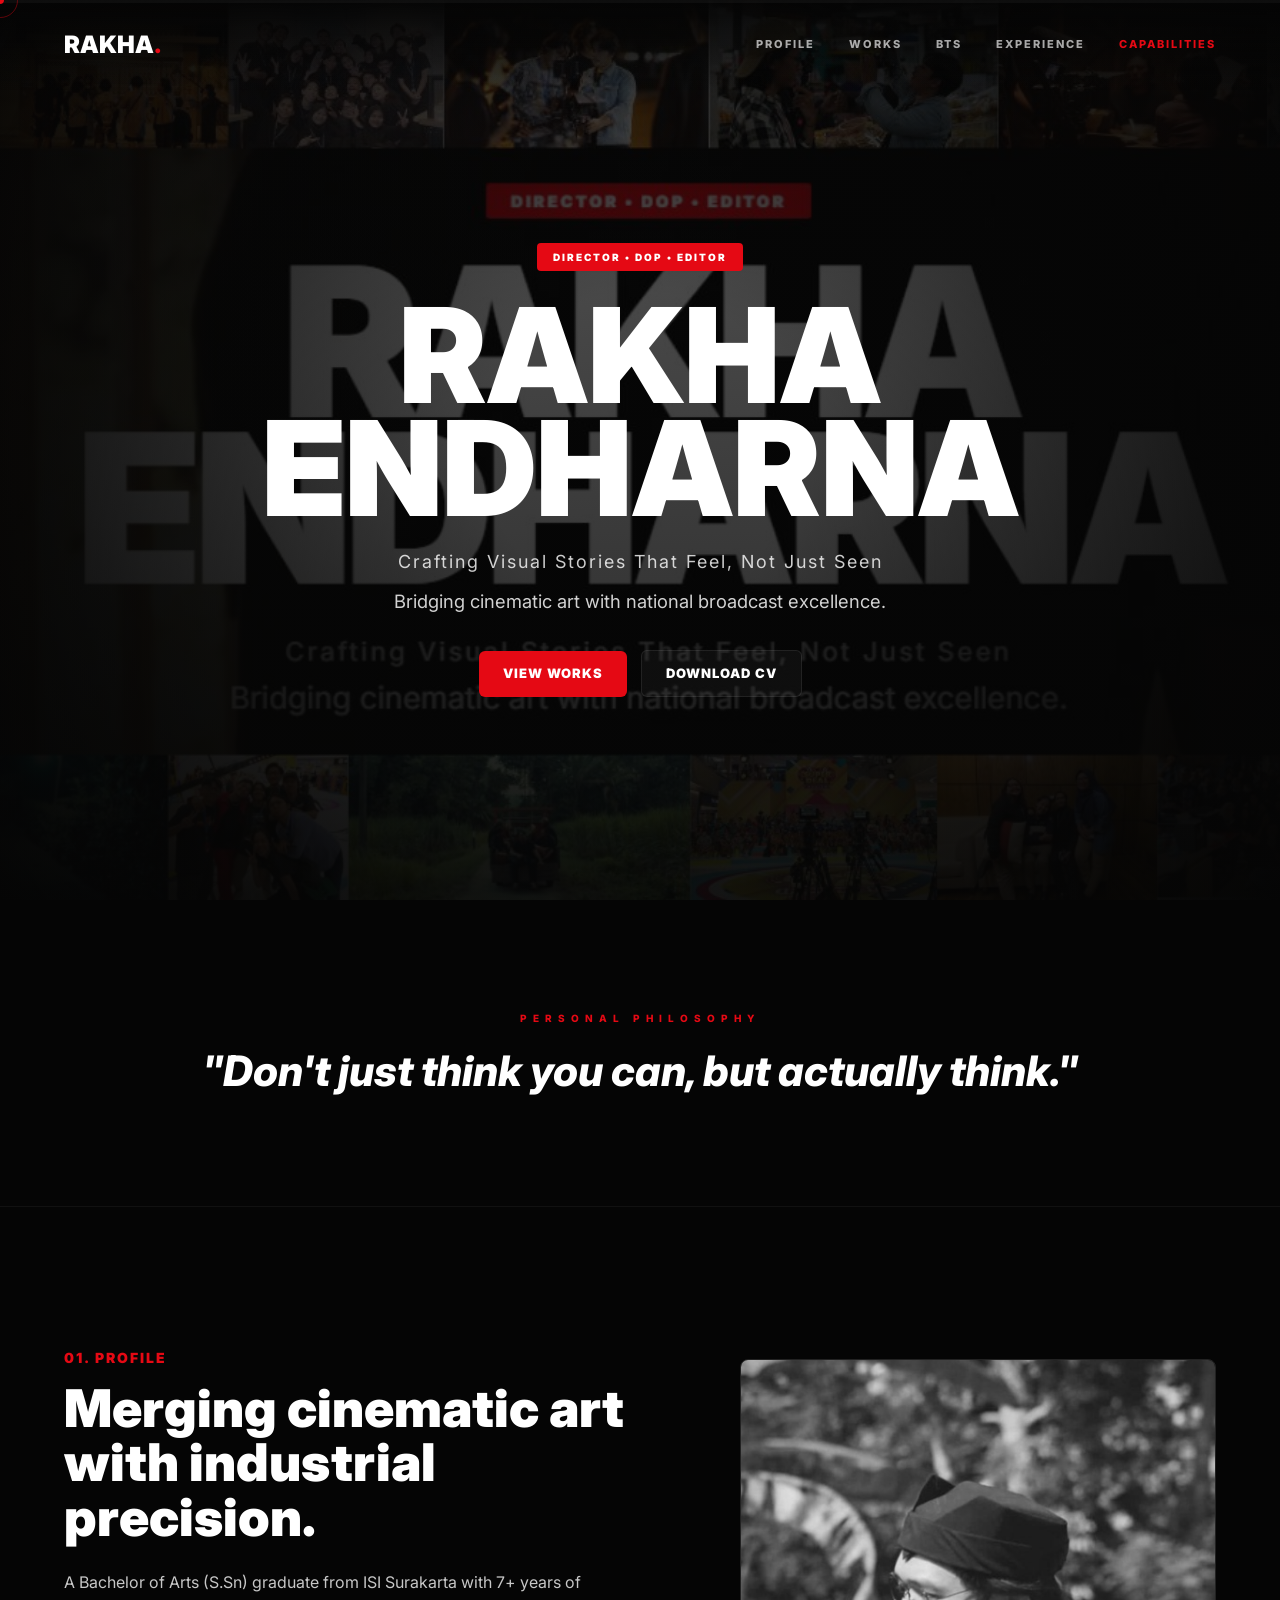
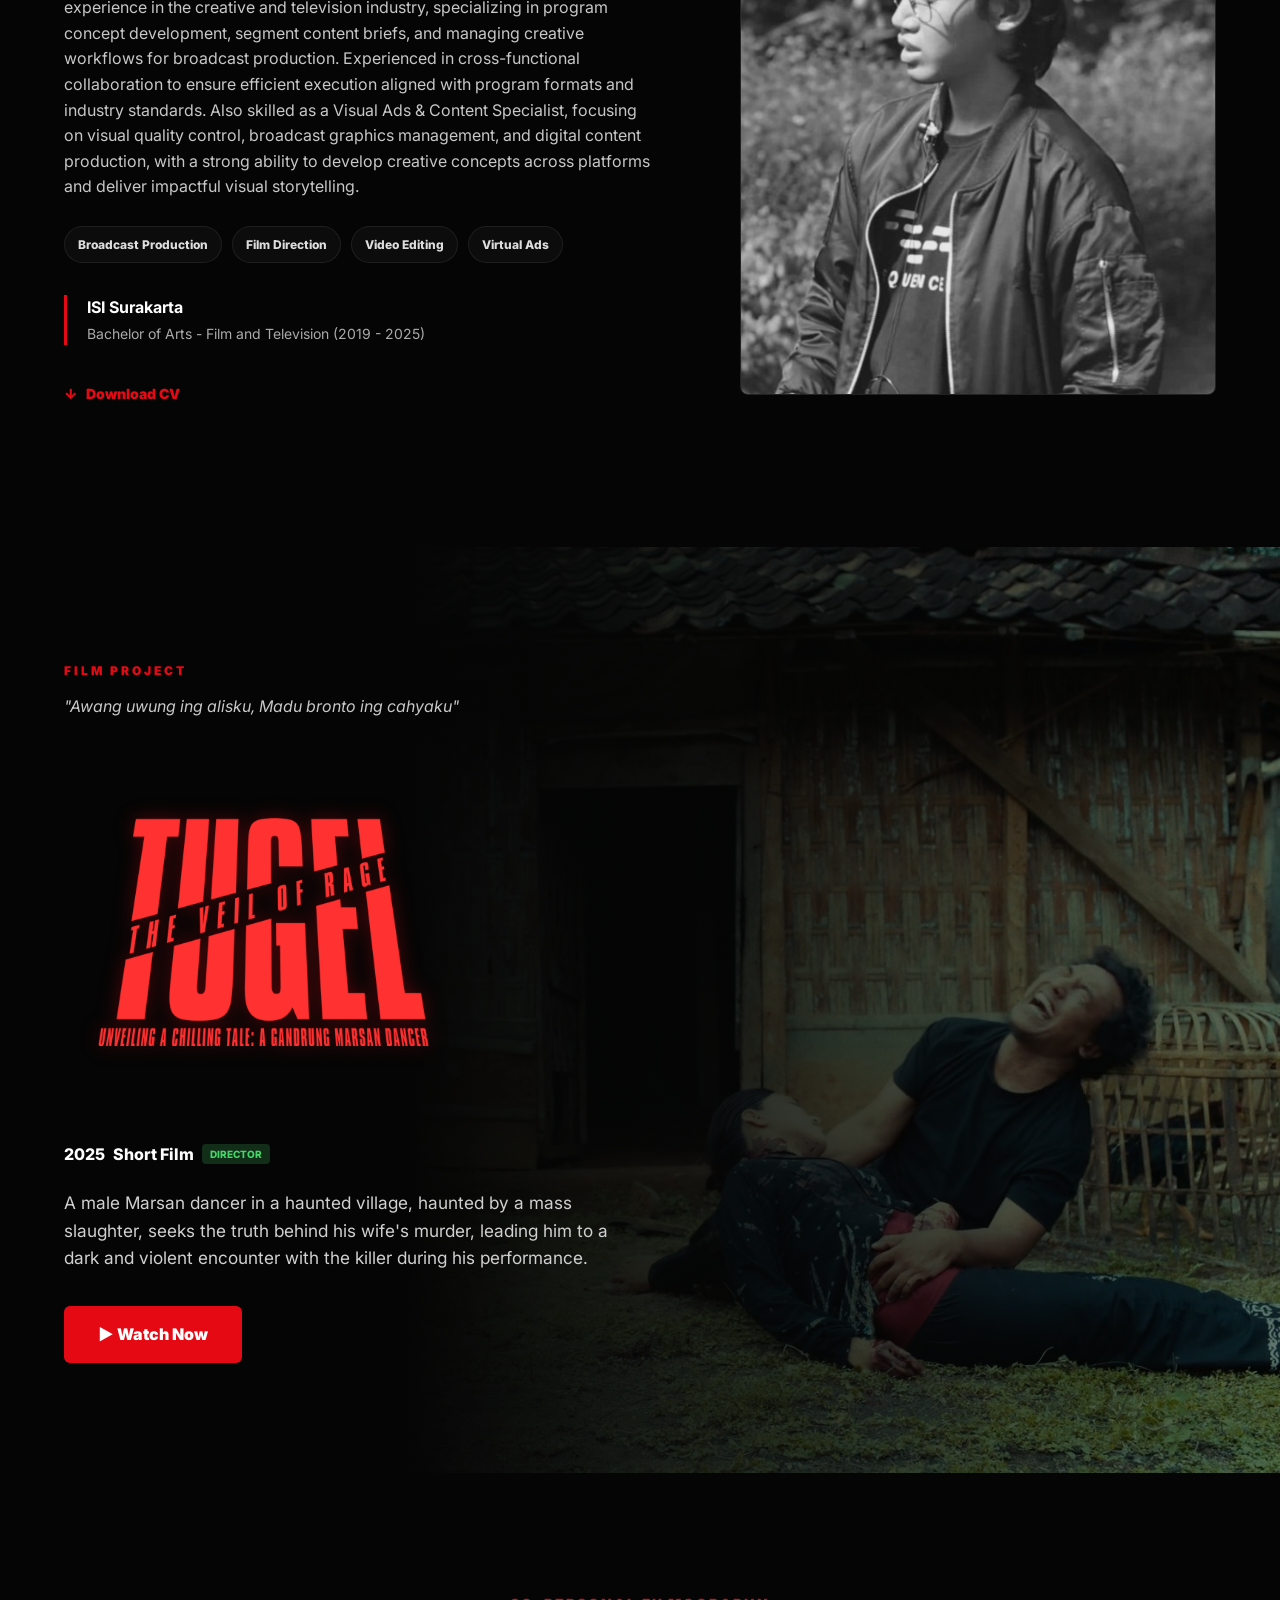
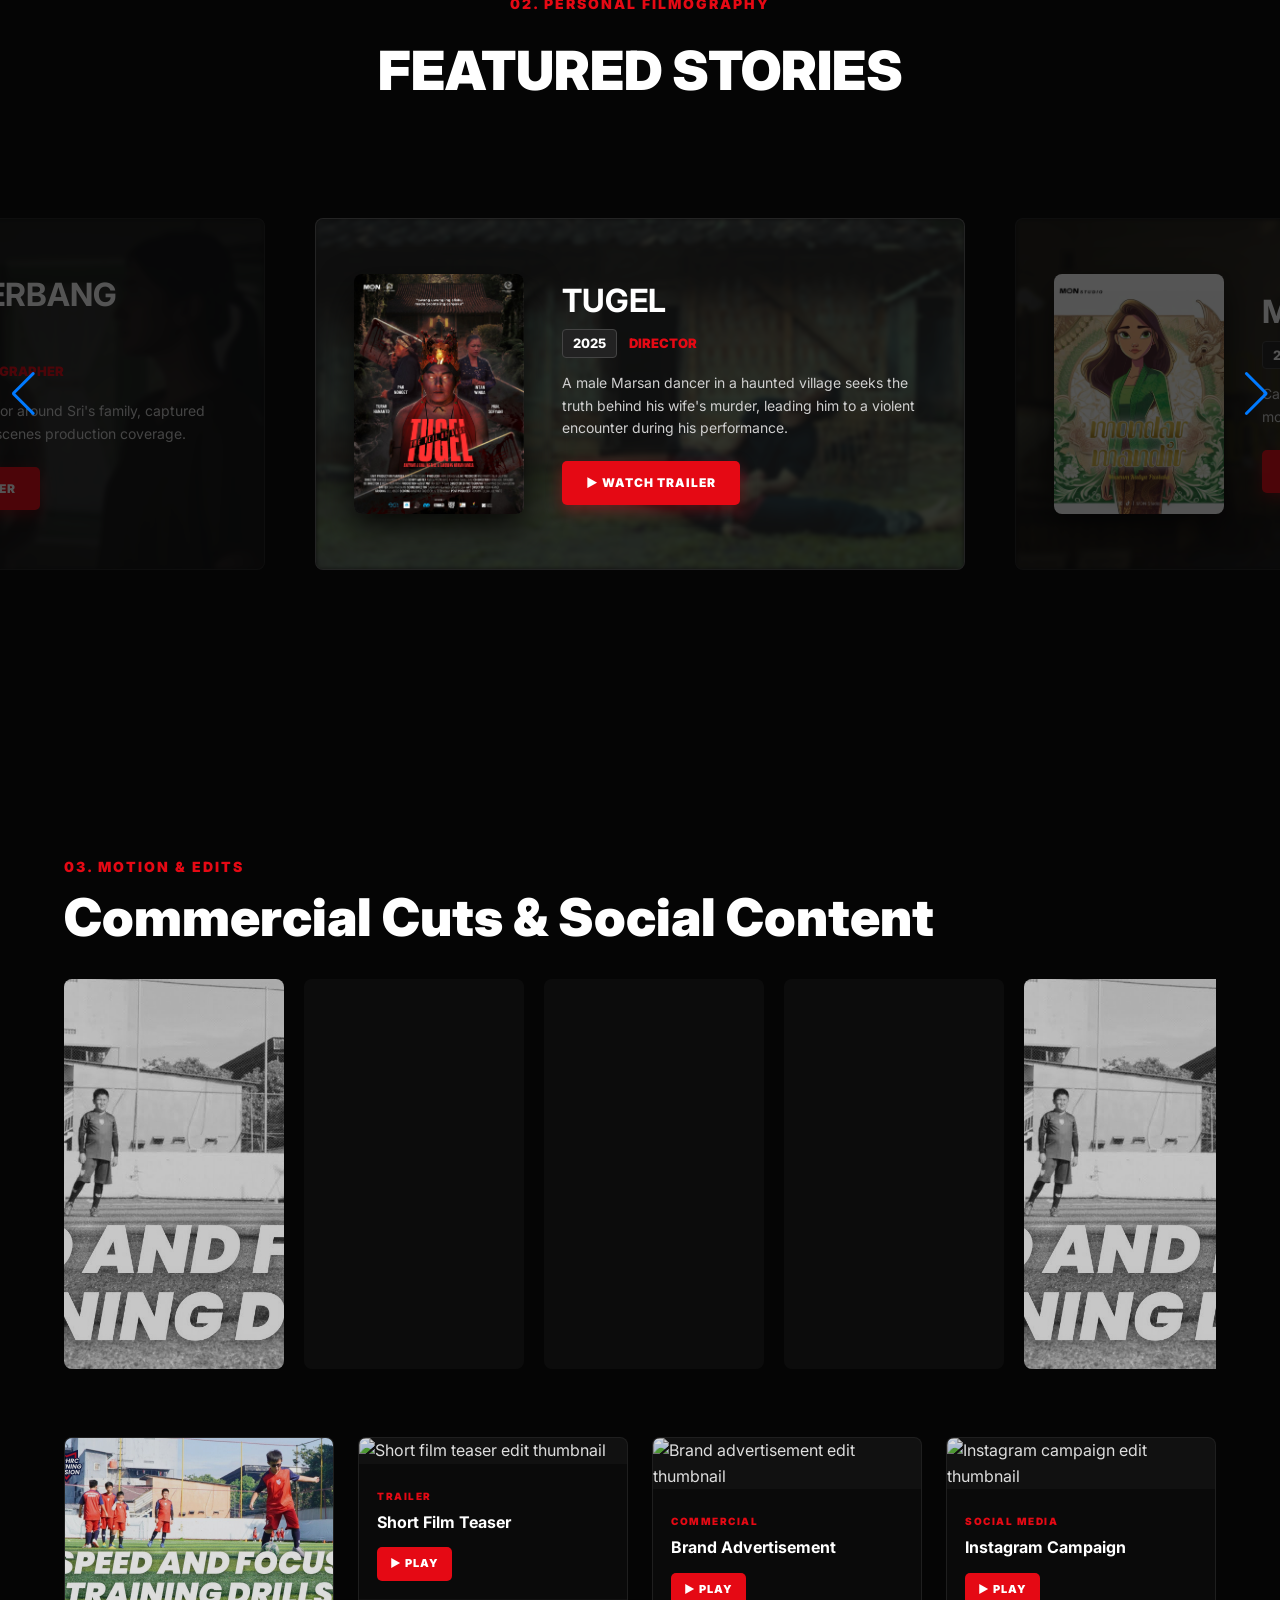
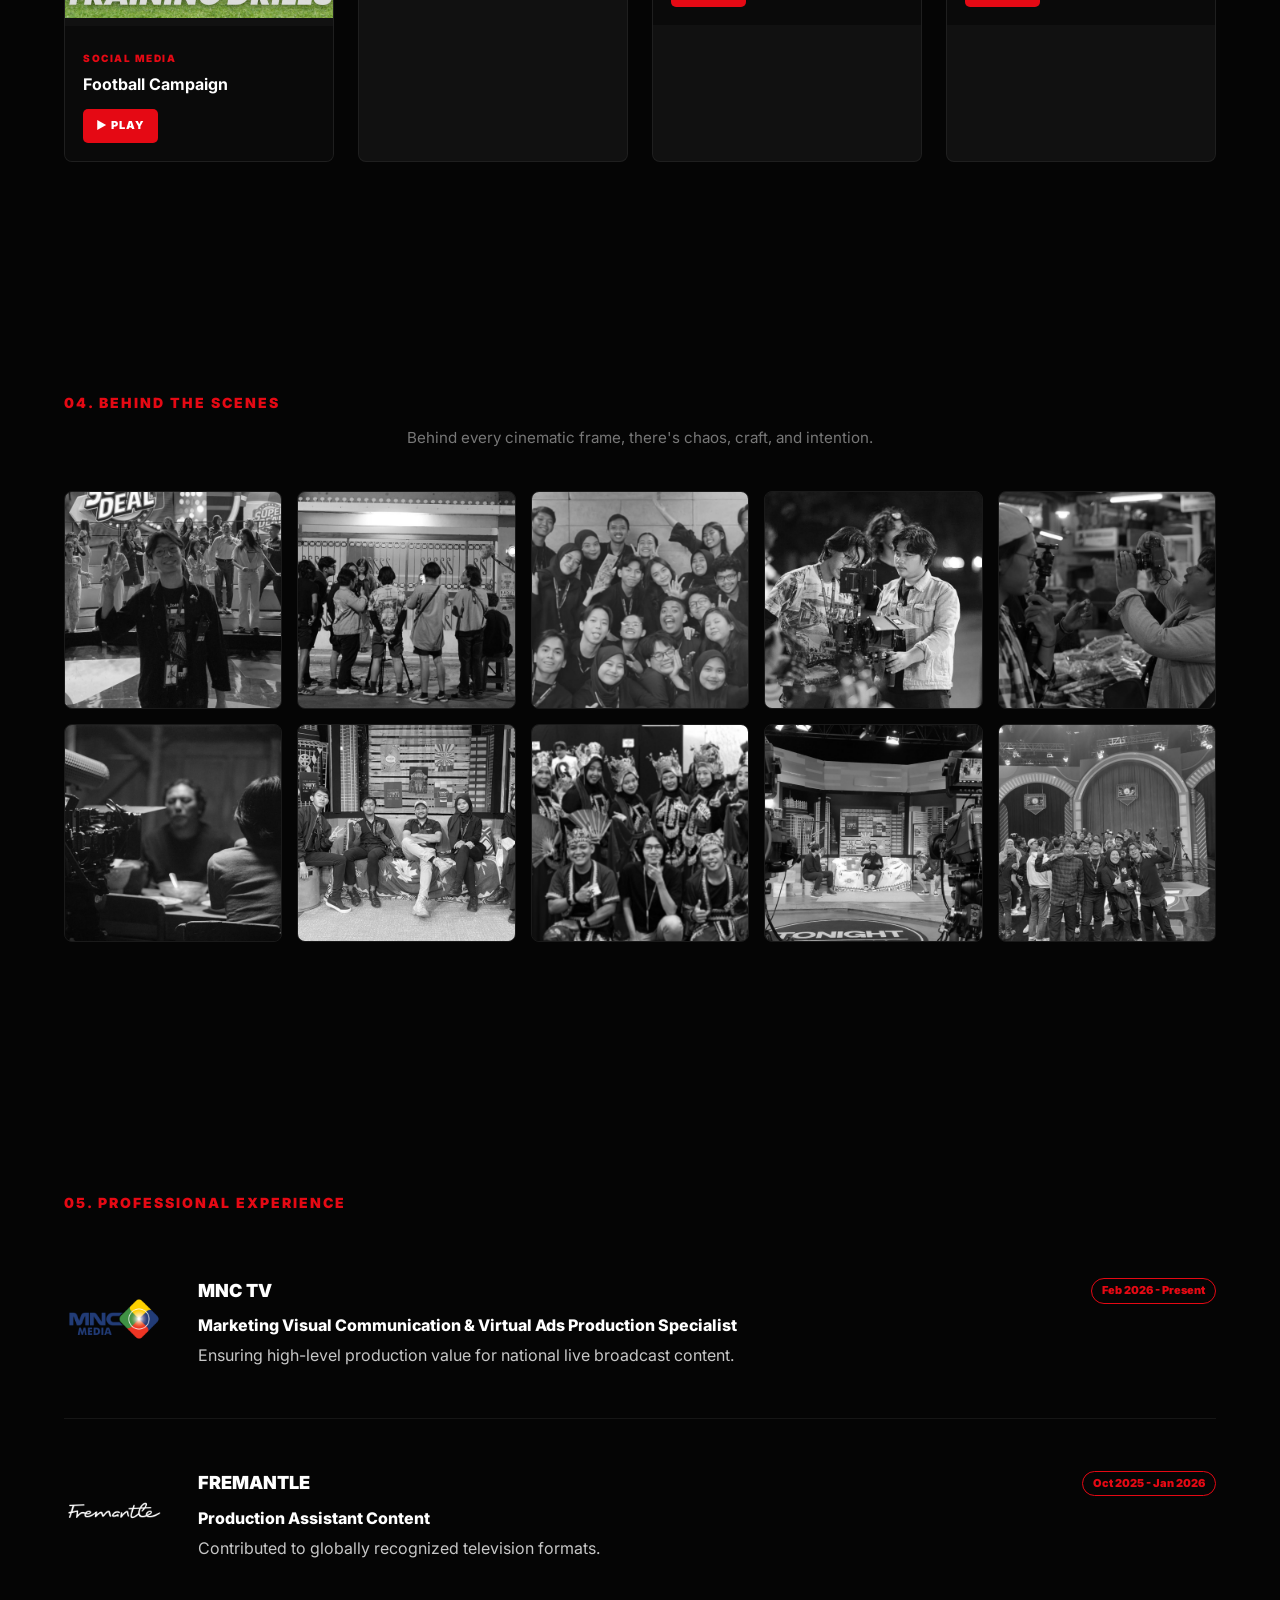
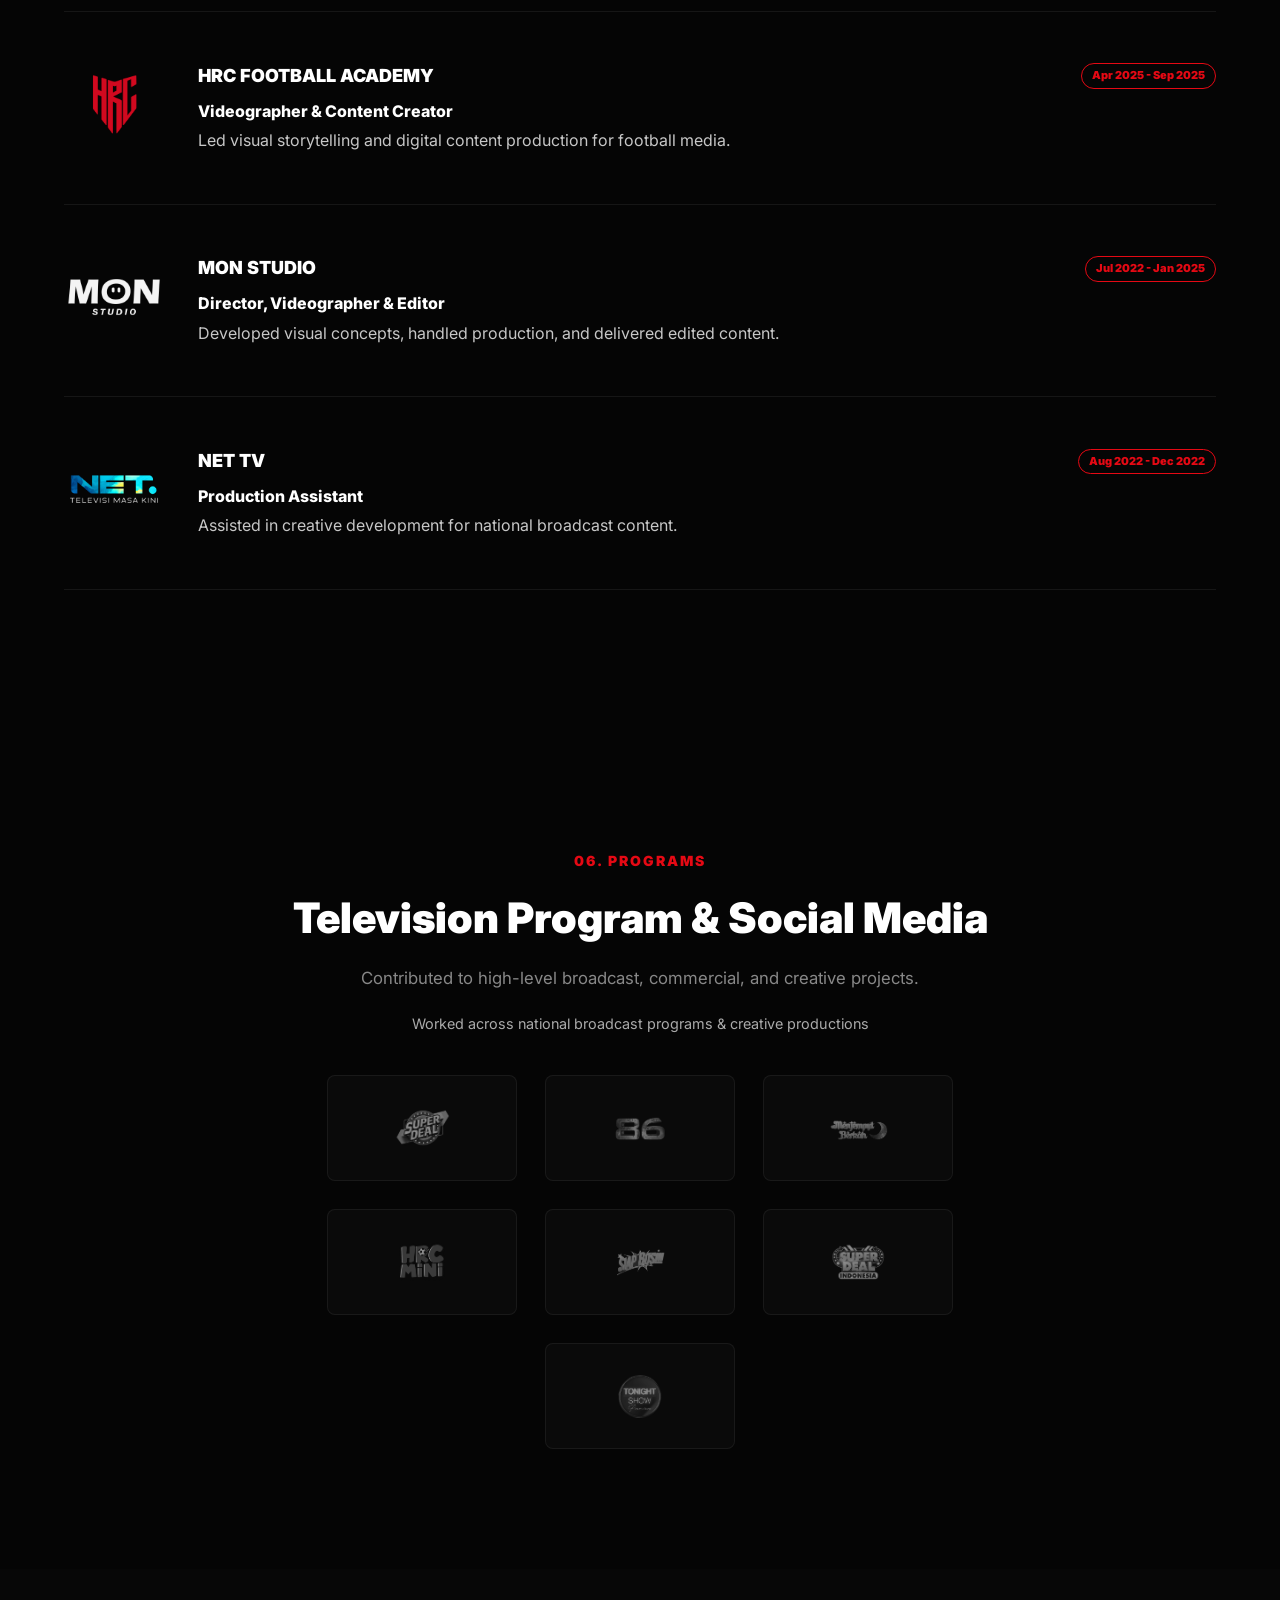
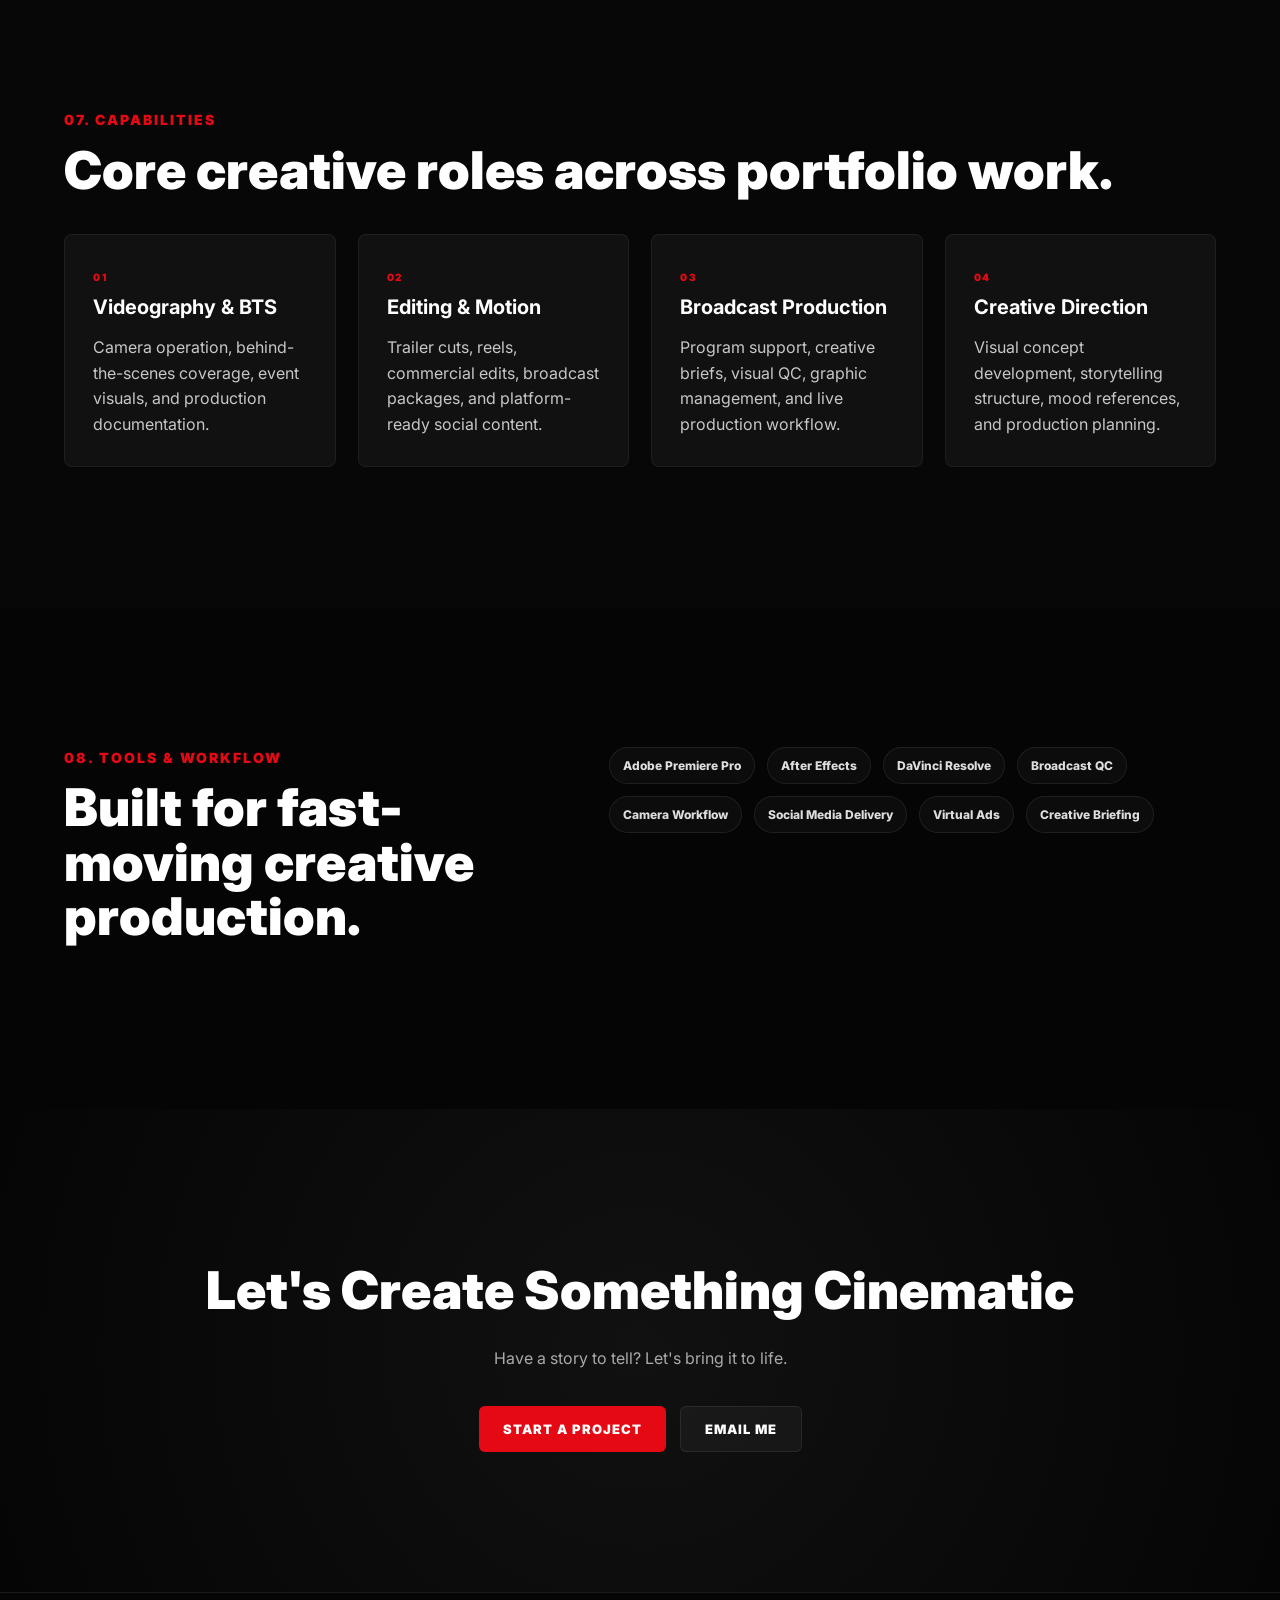
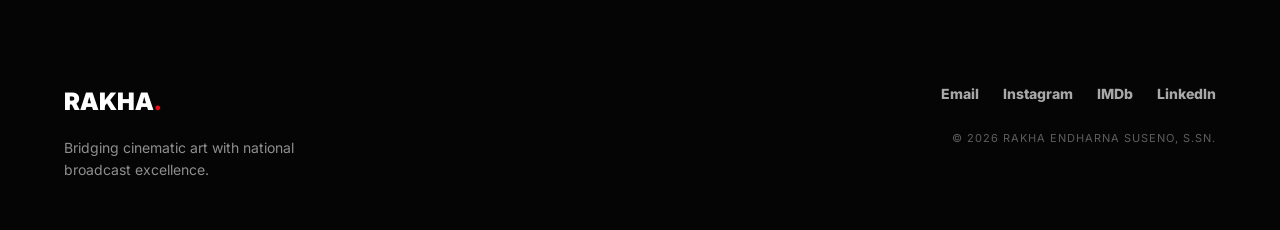
==== commit 69cdf664: "Updt" ====
--- a/index.html
+++ b/index.html
@@ -41,6 +41,64 @@
     }
     </script>
 
+    <script type="application/ld+json">
+    {
+      "@context": "https://schema.org",
+      "@type": "ItemList",
+      "name": "Selected portfolio works by Rakha Endharna Suseno",
+      "itemListElement": [
+        {
+          "@type": "ListItem",
+          "position": 1,
+          "item": {
+            "@type": "CreativeWork",
+            "name": "Tugel",
+            "dateCreated": "2025",
+            "genre": "Short Film",
+            "creator": "Rakha Endharna Suseno",
+            "creditText": "Director"
+          }
+        },
+        {
+          "@type": "ListItem",
+          "position": 2,
+          "item": {
+            "@type": "CreativeWork",
+            "name": "Mondar Mandir",
+            "dateCreated": "2024",
+            "genre": "Short Film",
+            "creator": "Rakha Endharna Suseno",
+            "creditText": "Director of Photography"
+          }
+        },
+        {
+          "@type": "ListItem",
+          "position": 3,
+          "item": {
+            "@type": "CreativeWork",
+            "name": "Berbagi Cerita",
+            "dateCreated": "2024",
+            "genre": "Short Film",
+            "creator": "Rakha Endharna Suseno",
+            "creditText": "Director"
+          }
+        },
+        {
+          "@type": "ListItem",
+          "position": 4,
+          "item": {
+            "@type": "CreativeWork",
+            "name": "Sanitas",
+            "dateCreated": "2022",
+            "genre": "Film",
+            "creator": "Rakha Endharna Suseno",
+            "creditText": "Film Editor"
+          }
+        }
+      ]
+    }
+    </script>
+
     <link rel="preconnect" href="https://fonts.googleapis.com">
     <link rel="preconnect" href="https://fonts.gstatic.com" crossorigin>
     <link href="https://fonts.googleapis.com/css2?family=Inter:wght@400;600;700;800;900&display=swap" rel="stylesheet">
@@ -54,23 +112,29 @@
 <body>
     <div class="cursor" aria-hidden="true"></div>
     <div class="cursor-follower" aria-hidden="true"></div>
+    <div class="scroll-progress" aria-hidden="true"><span></span></div>
 
     <nav class="navbar" aria-label="Primary navigation">
         <div class="nav-wrapper">
             <a href="#" class="logo hover-target" aria-label="Rakha portfolio home">RAKHA<span>.</span></a>
-            <div class="nav-links">
+            <button type="button" class="nav-toggle hover-target" aria-controls="primaryNav" aria-expanded="false" aria-label="Open navigation">
+                <span></span>
+                <span></span>
+                <span></span>
+            </button>
+            <div class="nav-links" id="primaryNav">
                 <a href="#about" class="hover-target">Profile</a>
                 <a href="#work" class="hover-target">Works</a>
                 <a href="#bts" class="hover-target">BTS</a>
                 <a href="#experience" class="hover-target">Experience</a>
-                <a href="#services" class="hover-target">Services</a>
+                <a href="#services" class="hover-target">Capabilities</a>
             </div>
         </div>
     </nav>
 
     <main>
         <section class="hero" aria-label="Hero">
-            <video autoplay muted loop playsinline class="hero-video">
+            <video autoplay muted loop playsinline preload="metadata" poster="assets/images/preview.jpg" class="hero-video">
                 <source src="assets/video/hero-video.mp4" type="video/mp4">
             </video>
             <div class="overlay-vignette" aria-hidden="true"></div>
@@ -307,13 +371,13 @@
                 <span class="section-num">03. Motion & Edits</span>
                 <h2 class="title-lg">Commercial Cuts & Social Content</h2>
                 <div class="reels-wrapper" aria-label="Short-form video reel carousel">
-                    <video src="assets/video/reels/reel1.mp4" autoplay muted loop playsinline aria-label="Short-form reel preview 1"></video>
-                    <video src="assets/video/reels/reel1.mp4" autoplay muted loop playsinline aria-label="Short-form reel preview 2"></video>
-                    <video src="assets/video/reels/reel1.mp4" autoplay muted loop playsinline aria-label="Short-form reel preview 3"></video>
-                    <video src="assets/video/reels/reel1.mp4" autoplay muted loop playsinline aria-label="Short-form reel preview 4"></video>
-                    <video src="assets/video/reels/reel1.mp4" autoplay muted loop playsinline aria-label="Short-form reel preview 5"></video>
-                    <video src="assets/video/reels/reel1.mp4" autoplay muted loop playsinline aria-label="Short-form reel preview 6"></video>
-                    <video src="assets/video/reels/reel1.mp4" autoplay muted loop playsinline aria-label="Short-form reel preview 7"></video>
+                    <video data-src="assets/video/reels/reel1.mp4" preload="none" muted loop playsinline poster="assets/images/thumbnail/edit-thumb1.jpg" aria-label="Short-form reel preview 1"></video>
+                    <video data-src="assets/video/reels/reel1.mp4" preload="none" muted loop playsinline poster="assets/images/edit-thumb2.jpg" aria-label="Short-form reel preview 2"></video>
+                    <video data-src="assets/video/reels/reel1.mp4" preload="none" muted loop playsinline poster="assets/images/edit-thumb3.jpg" aria-label="Short-form reel preview 3"></video>
+                    <video data-src="assets/video/reels/reel1.mp4" preload="none" muted loop playsinline poster="assets/images/edit-thumb4.jpg" aria-label="Short-form reel preview 4"></video>
+                    <video data-src="assets/video/reels/reel1.mp4" preload="none" muted loop playsinline poster="assets/images/thumbnail/edit-thumb1.jpg" aria-label="Short-form reel preview 5"></video>
+                    <video data-src="assets/video/reels/reel1.mp4" preload="none" muted loop playsinline poster="assets/images/edit-thumb2.jpg" aria-label="Short-form reel preview 6"></video>
+                    <video data-src="assets/video/reels/reel1.mp4" preload="none" muted loop playsinline poster="assets/images/edit-thumb3.jpg" aria-label="Short-form reel preview 7"></video>
                 </div>
 
                 <div class="editing-grid">
@@ -361,16 +425,16 @@
                 <span class="section-num">04. Behind The Scenes</span>
                 <p class="bts-caption">Behind every cinematic frame, there's chaos, craft, and intention.</p>
                 <div class="bts-grid-small">
-                    <div class="bts-thumb hover-target"><img src="assets/images/bts/bts18.jpg" alt="Behind the scenes production moment 1" loading="lazy"></div>
-                    <div class="bts-thumb hover-target"><img src="assets/images/bts/bts2.jpg" alt="Behind the scenes production moment 2" loading="lazy"></div>
-                    <div class="bts-thumb hover-target"><img src="assets/images/bts/bts3.jpg" alt="Behind the scenes production moment 3" loading="lazy"></div>
-                    <div class="bts-thumb hover-target"><img src="assets/images/bts/bts4.jpg" alt="Behind the scenes production moment 4" loading="lazy"></div>
-                    <div class="bts-thumb hover-target"><img src="assets/images/bts/bts5.jpg" alt="Behind the scenes production moment 5" loading="lazy"></div>
-                    <div class="bts-thumb hover-target"><img src="assets/images/bts/bts6.jpg" alt="Behind the scenes production moment 6" loading="lazy"></div>
-                    <div class="bts-thumb hover-target"><img src="assets/images/bts/bts11.jpg" alt="Behind the scenes production moment 7" loading="lazy"></div>
-                    <div class="bts-thumb hover-target"><img src="assets/images/bts/bts16.jpg" alt="Behind the scenes production moment 8" loading="lazy"></div>
-                    <div class="bts-thumb hover-target"><img src="assets/images/bts/bts12.jpg" alt="Behind the scenes production moment 9" loading="lazy"></div>
-                    <div class="bts-thumb hover-target"><img src="assets/images/bts/bts19.jpg" alt="Behind the scenes production moment 10" loading="lazy"></div>
+                    <button type="button" class="bts-thumb hover-target" data-full="assets/images/bts/bts18.jpg" data-caption="Production still - behind the scenes moment 1"><img src="assets/images/bts/bts18.jpg" alt="Behind the scenes production moment 1" loading="lazy"></button>
+                    <button type="button" class="bts-thumb hover-target" data-full="assets/images/bts/bts2.jpg" data-caption="Production still - behind the scenes moment 2"><img src="assets/images/bts/bts2.jpg" alt="Behind the scenes production moment 2" loading="lazy"></button>
+                    <button type="button" class="bts-thumb hover-target" data-full="assets/images/bts/bts3.jpg" data-caption="Production still - behind the scenes moment 3"><img src="assets/images/bts/bts3.jpg" alt="Behind the scenes production moment 3" loading="lazy"></button>
+                    <button type="button" class="bts-thumb hover-target" data-full="assets/images/bts/bts4.jpg" data-caption="Production still - behind the scenes moment 4"><img src="assets/images/bts/bts4.jpg" alt="Behind the scenes production moment 4" loading="lazy"></button>
+                    <button type="button" class="bts-thumb hover-target" data-full="assets/images/bts/bts5.jpg" data-caption="Production still - behind the scenes moment 5"><img src="assets/images/bts/bts5.jpg" alt="Behind the scenes production moment 5" loading="lazy"></button>
+                    <button type="button" class="bts-thumb hover-target" data-full="assets/images/bts/bts6.jpg" data-caption="Production still - behind the scenes moment 6"><img src="assets/images/bts/bts6.jpg" alt="Behind the scenes production moment 6" loading="lazy"></button>
+                    <button type="button" class="bts-thumb hover-target" data-full="assets/images/bts/bts11.jpg" data-caption="Production still - behind the scenes moment 7"><img src="assets/images/bts/bts11.jpg" alt="Behind the scenes production moment 7" loading="lazy"></button>
+                    <button type="button" class="bts-thumb hover-target" data-full="assets/images/bts/bts16.jpg" data-caption="Production still - behind the scenes moment 8"><img src="assets/images/bts/bts16.jpg" alt="Behind the scenes production moment 8" loading="lazy"></button>
+                    <button type="button" class="bts-thumb hover-target" data-full="assets/images/bts/bts12.jpg" data-caption="Production still - behind the scenes moment 9"><img src="assets/images/bts/bts12.jpg" alt="Behind the scenes production moment 9" loading="lazy"></button>
+                    <button type="button" class="bts-thumb hover-target" data-full="assets/images/bts/bts19.jpg" data-caption="Production still - behind the scenes moment 10"><img src="assets/images/bts/bts19.jpg" alt="Behind the scenes production moment 10" loading="lazy"></button>
                 </div>
             </div>
         </section>
@@ -474,13 +538,13 @@
 
         <section id="services" class="services-section">
             <div class="container">
-                <span class="section-num">07. Services</span>
-                <h2 class="title-lg">Production support from concept to final delivery.</h2>
+                <span class="section-num">07. Capabilities</span>
+                <h2 class="title-lg">Core creative roles across portfolio work.</h2>
                 <div class="services-grid">
                     <article class="service-card">
                         <span>01</span>
-                        <h3>Videography</h3>
-                        <p>Camera operation, BTS coverage, social content, event visuals, and production documentation.</p>
+                        <h3>Videography & BTS</h3>
+                        <p>Camera operation, behind-the-scenes coverage, event visuals, and production documentation.</p>
                     </article>
                     <article class="service-card">
                         <span>02</span>
@@ -550,6 +614,16 @@
         </div>
     </footer>
 
+    <div id="btsLightbox" class="lightbox-overlay" role="dialog" aria-modal="true" aria-hidden="true" aria-label="Behind the scenes photo viewer">
+        <button type="button" class="lightbox-close hover-target" aria-label="Close photo viewer">&times;</button>
+        <button type="button" class="lightbox-nav lightbox-prev hover-target" aria-label="Previous behind the scenes photo">&#8249;</button>
+        <figure class="lightbox-content">
+            <img src="" alt="">
+            <figcaption></figcaption>
+        </figure>
+        <button type="button" class="lightbox-nav lightbox-next hover-target" aria-label="Next behind the scenes photo">&#8250;</button>
+    </div>
+
     <div id="videoModal" class="modal-overlay" role="dialog" aria-modal="true" aria-hidden="true" aria-label="Video player">
         <div class="modal-content">
             <button type="button" class="close-modal hover-target" aria-label="Close video">&times;</button>
@@ -564,8 +638,16 @@
     <script src="https://unpkg.com/aos@2.3.1/dist/aos.js"></script>
     <script>
         document.addEventListener('DOMContentLoaded', () => {
+            const prefersReducedMotion = window.matchMedia('(prefers-reduced-motion: reduce)').matches;
+            const isDesktopMedia = window.matchMedia('(min-width: 769px)');
+
             if (window.AOS) {
-                AOS.init({ duration: 900, once: true, offset: 80 });
+                AOS.init({
+                    duration: prefersReducedMotion ? 0 : 850,
+                    once: true,
+                    offset: 80,
+                    disable: () => prefersReducedMotion
+                });
             }
 
             if (window.Swiper) {
@@ -587,6 +669,59 @@
                 });
             }
 
+            const navToggle = document.querySelector('.nav-toggle');
+            const navLinks = document.querySelector('.nav-links');
+            const navAnchors = document.querySelectorAll('.nav-links a[href^="#"]');
+
+            const closeMobileNav = () => {
+                if (!navToggle || !navLinks) return;
+                navToggle.setAttribute('aria-expanded', 'false');
+                navLinks.classList.remove('is-open');
+                document.body.classList.remove('nav-open');
+            };
+
+            if (navToggle && navLinks) {
+                navToggle.addEventListener('click', () => {
+                    const isOpen = navToggle.getAttribute('aria-expanded') === 'true';
+                    navToggle.setAttribute('aria-expanded', String(!isOpen));
+                    navLinks.classList.toggle('is-open', !isOpen);
+                    document.body.classList.toggle('nav-open', !isOpen);
+                });
+
+                navAnchors.forEach((anchor) => {
+                    anchor.addEventListener('click', closeMobileNav);
+                });
+            }
+
+            const progressBar = document.querySelector('.scroll-progress span');
+            const updateScrollProgress = () => {
+                if (!progressBar) return;
+                const maxScroll = document.documentElement.scrollHeight - window.innerHeight;
+                const progress = maxScroll > 0 ? (window.scrollY / maxScroll) * 100 : 0;
+                progressBar.style.width = `${Math.min(progress, 100)}%`;
+            };
+
+            updateScrollProgress();
+            window.addEventListener('scroll', updateScrollProgress, { passive: true });
+            window.addEventListener('resize', updateScrollProgress);
+
+            const sections = [...navAnchors]
+                .map((anchor) => document.querySelector(anchor.getAttribute('href')))
+                .filter(Boolean);
+
+            if ('IntersectionObserver' in window && sections.length) {
+                const sectionObserver = new IntersectionObserver((entries) => {
+                    entries.forEach((entry) => {
+                        if (!entry.isIntersecting) return;
+                        navAnchors.forEach((anchor) => {
+                            anchor.classList.toggle('is-active', anchor.getAttribute('href') === `#${entry.target.id}`);
+                        });
+                    });
+                }, { rootMargin: '-45% 0px -45% 0px', threshold: 0 });
+
+                sections.forEach((section) => sectionObserver.observe(section));
+            }
+
             const cursor = document.querySelector('.cursor');
             const follower = document.querySelector('.cursor-follower');
             const canUseCustomCursor = window.matchMedia('(hover: hover) and (pointer: fine)').matches;
@@ -636,6 +771,41 @@
                 });
             }
 
+            const reelVideos = document.querySelectorAll('.reels-wrapper video[data-src]');
+            const hydrateReel = (video) => {
+                if (!video || video.dataset.loaded === 'true') return;
+                video.src = video.dataset.src;
+                video.dataset.loaded = 'true';
+                video.load();
+            };
+
+            if ('IntersectionObserver' in window && reelVideos.length) {
+                const reelObserver = new IntersectionObserver((entries) => {
+                    entries.forEach((entry) => {
+                        const video = entry.target;
+                        if (entry.isIntersecting && isDesktopMedia.matches && !prefersReducedMotion) {
+                            hydrateReel(video);
+                            video.play().catch(() => {});
+                        } else {
+                            video.pause();
+                        }
+                    });
+                }, { rootMargin: '220px 0px', threshold: 0.35 });
+
+                reelVideos.forEach((video) => reelObserver.observe(video));
+            }
+
+            reelVideos.forEach((video) => {
+                video.addEventListener('click', () => {
+                    hydrateReel(video);
+                    if (video.paused) {
+                        video.play().catch(() => {});
+                    } else {
+                        video.pause();
+                    }
+                });
+            });
+
             const modal = document.getElementById('videoModal');
             const trailerVideo = document.getElementById('trailerVideo');
             const closeBtn = document.querySelector('.close-modal');
@@ -647,6 +817,7 @@
                 trailerVideo.load();
                 modal.classList.add('active');
                 modal.setAttribute('aria-hidden', 'false');
+                document.body.classList.add('modal-open');
                 trailerVideo.play().catch(() => {});
             };
 
@@ -658,6 +829,7 @@
                 trailerVideo.currentTime = 0;
                 videoSource.removeAttribute('src');
                 trailerVideo.load();
+                document.body.classList.remove('modal-open');
             };
 
             document.querySelectorAll('.open-trailer').forEach((button) => {
@@ -674,9 +846,70 @@
                 });
             }
 
+            const lightbox = document.getElementById('btsLightbox');
+            const lightboxImage = lightbox ? lightbox.querySelector('img') : null;
+            const lightboxCaption = lightbox ? lightbox.querySelector('figcaption') : null;
+            const lightboxClose = document.querySelector('.lightbox-close');
+            const lightboxPrev = document.querySelector('.lightbox-prev');
+            const lightboxNext = document.querySelector('.lightbox-next');
+            const btsItems = [...document.querySelectorAll('.bts-thumb')];
+            let activeBtsIndex = 0;
+            let lastLightboxTrigger = null;
+
+            const setLightboxImage = (index) => {
+                if (!lightboxImage || !lightboxCaption || !btsItems.length) return;
+                activeBtsIndex = (index + btsItems.length) % btsItems.length;
+                const current = btsItems[activeBtsIndex];
+                const img = current.querySelector('img');
+                lightboxImage.src = current.dataset.full || img.src;
+                lightboxImage.alt = img.alt;
+                lightboxCaption.textContent = current.dataset.caption || img.alt;
+            };
+
+            const openLightbox = (index, trigger) => {
+                if (!lightbox) return;
+                lastLightboxTrigger = trigger;
+                setLightboxImage(index);
+                lightbox.classList.add('active');
+                lightbox.setAttribute('aria-hidden', 'false');
+                document.body.classList.add('modal-open');
+                if (lightboxClose) lightboxClose.focus();
+            };
+
+            const closeLightbox = () => {
+                if (!lightbox || !lightboxImage || !lightboxCaption) return;
+                lightbox.classList.remove('active');
+                lightbox.setAttribute('aria-hidden', 'true');
+                lightboxImage.removeAttribute('src');
+                lightboxImage.alt = '';
+                lightboxCaption.textContent = '';
+                document.body.classList.remove('modal-open');
+                if (lastLightboxTrigger) lastLightboxTrigger.focus();
+            };
+
+            btsItems.forEach((item, index) => {
+                item.addEventListener('click', () => openLightbox(index, item));
+            });
+
+            if (lightboxClose) lightboxClose.addEventListener('click', closeLightbox);
+            if (lightboxPrev) lightboxPrev.addEventListener('click', () => setLightboxImage(activeBtsIndex - 1));
+            if (lightboxNext) lightboxNext.addEventListener('click', () => setLightboxImage(activeBtsIndex + 1));
+            if (lightbox) {
+                lightbox.addEventListener('click', (event) => {
+                    if (event.target === lightbox) closeLightbox();
+                });
+            }
+
             document.addEventListener('keydown', (event) => {
-                if (event.key === 'Escape' && modal && modal.classList.contains('active')) {
-                    closeModal();
+                if (event.key === 'Escape') {
+                    if (modal && modal.classList.contains('active')) closeModal();
+                    if (lightbox && lightbox.classList.contains('active')) closeLightbox();
+                    closeMobileNav();
+                }
+
+                if (lightbox && lightbox.classList.contains('active')) {
+                    if (event.key === 'ArrowLeft') setLightboxImage(activeBtsIndex - 1);
+                    if (event.key === 'ArrowRight') setLightboxImage(activeBtsIndex + 1);
                 }
             });
         });
--- a/style.css
+++ b/style.css
@@ -31,6 +31,11 @@
     line-height: 1.6;
 }
 
+body.modal-open,
+body.nav-open {
+    overflow: hidden;
+}
+
 img,
 video {
     max-width: 100%;
@@ -47,6 +52,11 @@
 
 a {
     color: inherit;
+}
+
+:focus-visible {
+    outline: 2px solid var(--red);
+    outline-offset: 4px;
 }
 
 .container {
@@ -88,6 +98,25 @@
 .cursor,
 .cursor-follower {
     display: none;
+}
+
+.scroll-progress {
+    position: fixed;
+    top: 0;
+    left: 0;
+    width: 100%;
+    height: 3px;
+    z-index: 100001;
+    background: rgba(255, 255, 255, 0.04);
+}
+
+.scroll-progress span {
+    display: block;
+    width: 0;
+    height: 100%;
+    background: var(--red);
+    box-shadow: 0 0 16px rgba(229, 9, 20, 0.55);
+    transition: width 0.12s linear;
 }
 
 @media (hover: hover) and (pointer: fine) {
@@ -163,6 +192,41 @@
     gap: 34px;
 }
 
+.nav-toggle {
+    display: none;
+    width: 44px;
+    height: 44px;
+    border-radius: 8px;
+    background: rgba(255, 255, 255, 0.06);
+    border: 1px solid var(--line);
+    align-items: center;
+    justify-content: center;
+    flex-direction: column;
+    gap: 5px;
+    transition: background 0.3s ease, border-color 0.3s ease;
+}
+
+.nav-toggle span {
+    display: block;
+    width: 18px;
+    height: 2px;
+    border-radius: 999px;
+    background: var(--text);
+    transition: transform 0.3s ease, opacity 0.3s ease;
+}
+
+.nav-toggle[aria-expanded="true"] span:nth-child(1) {
+    transform: translateY(7px) rotate(45deg);
+}
+
+.nav-toggle[aria-expanded="true"] span:nth-child(2) {
+    opacity: 0;
+}
+
+.nav-toggle[aria-expanded="true"] span:nth-child(3) {
+    transform: translateY(-7px) rotate(-45deg);
+}
+
 .nav-links a {
     color: var(--text);
     text-decoration: none;
@@ -175,7 +239,8 @@
 }
 
 .nav-links a:hover,
-.nav-links a:focus-visible {
+.nav-links a:focus-visible,
+.nav-links a.is-active {
     opacity: 1;
     color: var(--red);
 }
@@ -698,6 +763,8 @@
     flex-shrink: 0;
     scroll-snap-align: center;
     filter: grayscale(1) brightness(0.78);
+    background: #101010;
+    cursor: pointer;
     transition: transform 0.4s ease, filter 0.4s ease;
 }
 
@@ -786,10 +853,16 @@
 }
 
 .bts-thumb {
+    display: block;
+    width: 100%;
     aspect-ratio: 1;
     border-radius: 8px;
     overflow: hidden;
     border: 1px solid #1a1a1a;
+    background: #0d0d0d;
+    padding: 0;
+    text-align: left;
+    cursor: pointer;
 }
 
 .bts-thumb img {
@@ -800,7 +873,8 @@
     transition: transform 0.6s cubic-bezier(0.23, 1, 0.32, 1), filter 0.6s cubic-bezier(0.23, 1, 0.32, 1);
 }
 
-.bts-thumb:hover img {
+.bts-thumb:hover img,
+.bts-thumb:focus-visible img {
     filter: grayscale(0%);
     transform: scale(1.08);
 }
@@ -1041,7 +1115,8 @@
     text-align: right;
 }
 
-.modal-overlay {
+.modal-overlay,
+.lightbox-overlay {
     position: fixed;
     inset: 0;
     background: rgba(0, 0, 0, 0.96);
@@ -1055,9 +1130,85 @@
     transition: opacity 0.35s ease, visibility 0.35s ease;
 }
 
-.modal-overlay.active {
+.modal-overlay.active,
+.lightbox-overlay.active {
     opacity: 1;
     visibility: visible;
+}
+
+.lightbox-overlay {
+    background: rgba(0, 0, 0, 0.94);
+    flex-direction: column;
+    gap: 20px;
+}
+
+.lightbox-content {
+    width: min(100%, 1080px);
+    max-height: 82vh;
+    display: grid;
+    place-items: center;
+    gap: 14px;
+}
+
+.lightbox-content img {
+    max-width: 100%;
+    max-height: 74vh;
+    object-fit: contain;
+    border-radius: 8px;
+    border: 1px solid rgba(255, 255, 255, 0.12);
+    box-shadow: 0 30px 80px rgba(0, 0, 0, 0.55);
+}
+
+.lightbox-content figcaption {
+    color: #d8d8d8;
+    font-size: 13px;
+    text-align: center;
+    letter-spacing: 0.4px;
+}
+
+.lightbox-close,
+.lightbox-nav {
+    position: absolute;
+    display: inline-flex;
+    align-items: center;
+    justify-content: center;
+    color: var(--text);
+    background: rgba(255, 255, 255, 0.06);
+    border: 1px solid rgba(255, 255, 255, 0.12);
+    transition: color 0.3s ease, background 0.3s ease, transform 0.3s ease;
+}
+
+.lightbox-close {
+    top: 28px;
+    right: 28px;
+    width: 46px;
+    height: 46px;
+    border-radius: 50%;
+    font-size: 38px;
+    line-height: 1;
+}
+
+.lightbox-nav {
+    top: 50%;
+    width: 52px;
+    height: 72px;
+    border-radius: 8px;
+    font-size: 52px;
+    transform: translateY(-50%);
+}
+
+.lightbox-prev {
+    left: 28px;
+}
+
+.lightbox-next {
+    right: 28px;
+}
+
+.lightbox-close:hover,
+.lightbox-nav:hover {
+    color: var(--red);
+    background: rgba(255, 255, 255, 0.1);
 }
 
 .modal-content {
@@ -1132,18 +1283,49 @@
     }
 
     .nav-wrapper {
-        align-items: flex-start;
+        align-items: center;
+    }
+
+    .nav-toggle {
+        display: inline-flex;
+        position: relative;
+        z-index: 1002;
     }
 
     .nav-links {
-        justify-content: flex-end;
-        flex-wrap: wrap;
-        gap: 10px 14px;
+        position: fixed;
+        top: 72px;
+        left: 6%;
+        right: 6%;
+        display: grid;
+        gap: 10px;
+        padding: 18px;
+        border: 1px solid var(--line);
+        border-radius: 10px;
+        background: rgba(10, 10, 10, 0.96);
+        box-shadow: 0 22px 70px rgba(0, 0, 0, 0.55);
+        opacity: 0;
+        visibility: hidden;
+        transform: translateY(-10px);
+        pointer-events: none;
+        transition: opacity 0.25s ease, visibility 0.25s ease, transform 0.25s ease;
+    }
+
+    .nav-links.is-open {
+        opacity: 1;
+        visibility: visible;
+        transform: translateY(0);
+        pointer-events: auto;
     }
 
     .nav-links a {
-        font-size: 10px;
-        letter-spacing: 1px;
+        display: block;
+        width: 100%;
+        padding: 12px 10px;
+        border-radius: 6px;
+        font-size: 12px;
+        letter-spacing: 1.5px;
+        background: rgba(255, 255, 255, 0.03);
     }
 
     .hero {
@@ -1224,6 +1406,36 @@
         height: 280px;
     }
 
+    .lightbox-overlay {
+        padding: 72px 5% 34px;
+    }
+
+    .lightbox-content img {
+        max-height: 68vh;
+    }
+
+    .lightbox-close {
+        top: 18px;
+        right: 18px;
+    }
+
+    .lightbox-nav {
+        top: auto;
+        bottom: 18px;
+        width: 46px;
+        height: 46px;
+        font-size: 40px;
+        transform: none;
+    }
+
+    .lightbox-prev {
+        left: calc(50% - 56px);
+    }
+
+    .lightbox-next {
+        right: calc(50% - 56px);
+    }
+
     .exp-content-wrapper {
         align-items: flex-start;
         gap: 20px;
@@ -1258,13 +1470,8 @@
 }
 
 @media (max-width: 520px) {
-    .nav-wrapper {
-        flex-direction: column;
-        align-items: center;
-    }
-
-    .nav-links {
-        justify-content: center;
+    .logo {
+        font-size: 22px;
     }
 
     .badge,
@@ -1312,3 +1519,23 @@
         top: -48px;
     }
 }
+
+@media (prefers-reduced-motion: reduce) {
+    *,
+    *::before,
+    *::after {
+        scroll-behavior: auto !important;
+        transition-duration: 0.01ms !important;
+        animation-duration: 0.01ms !important;
+        animation-iteration-count: 1 !important;
+    }
+
+    .masterpiece-hero:hover .m-bg img,
+    .netflix-card:hover,
+    .editing-card:hover,
+    .service-card:hover,
+    .bts-thumb:hover img,
+    .reels-wrapper video:hover {
+        transform: none;
+    }
+}
